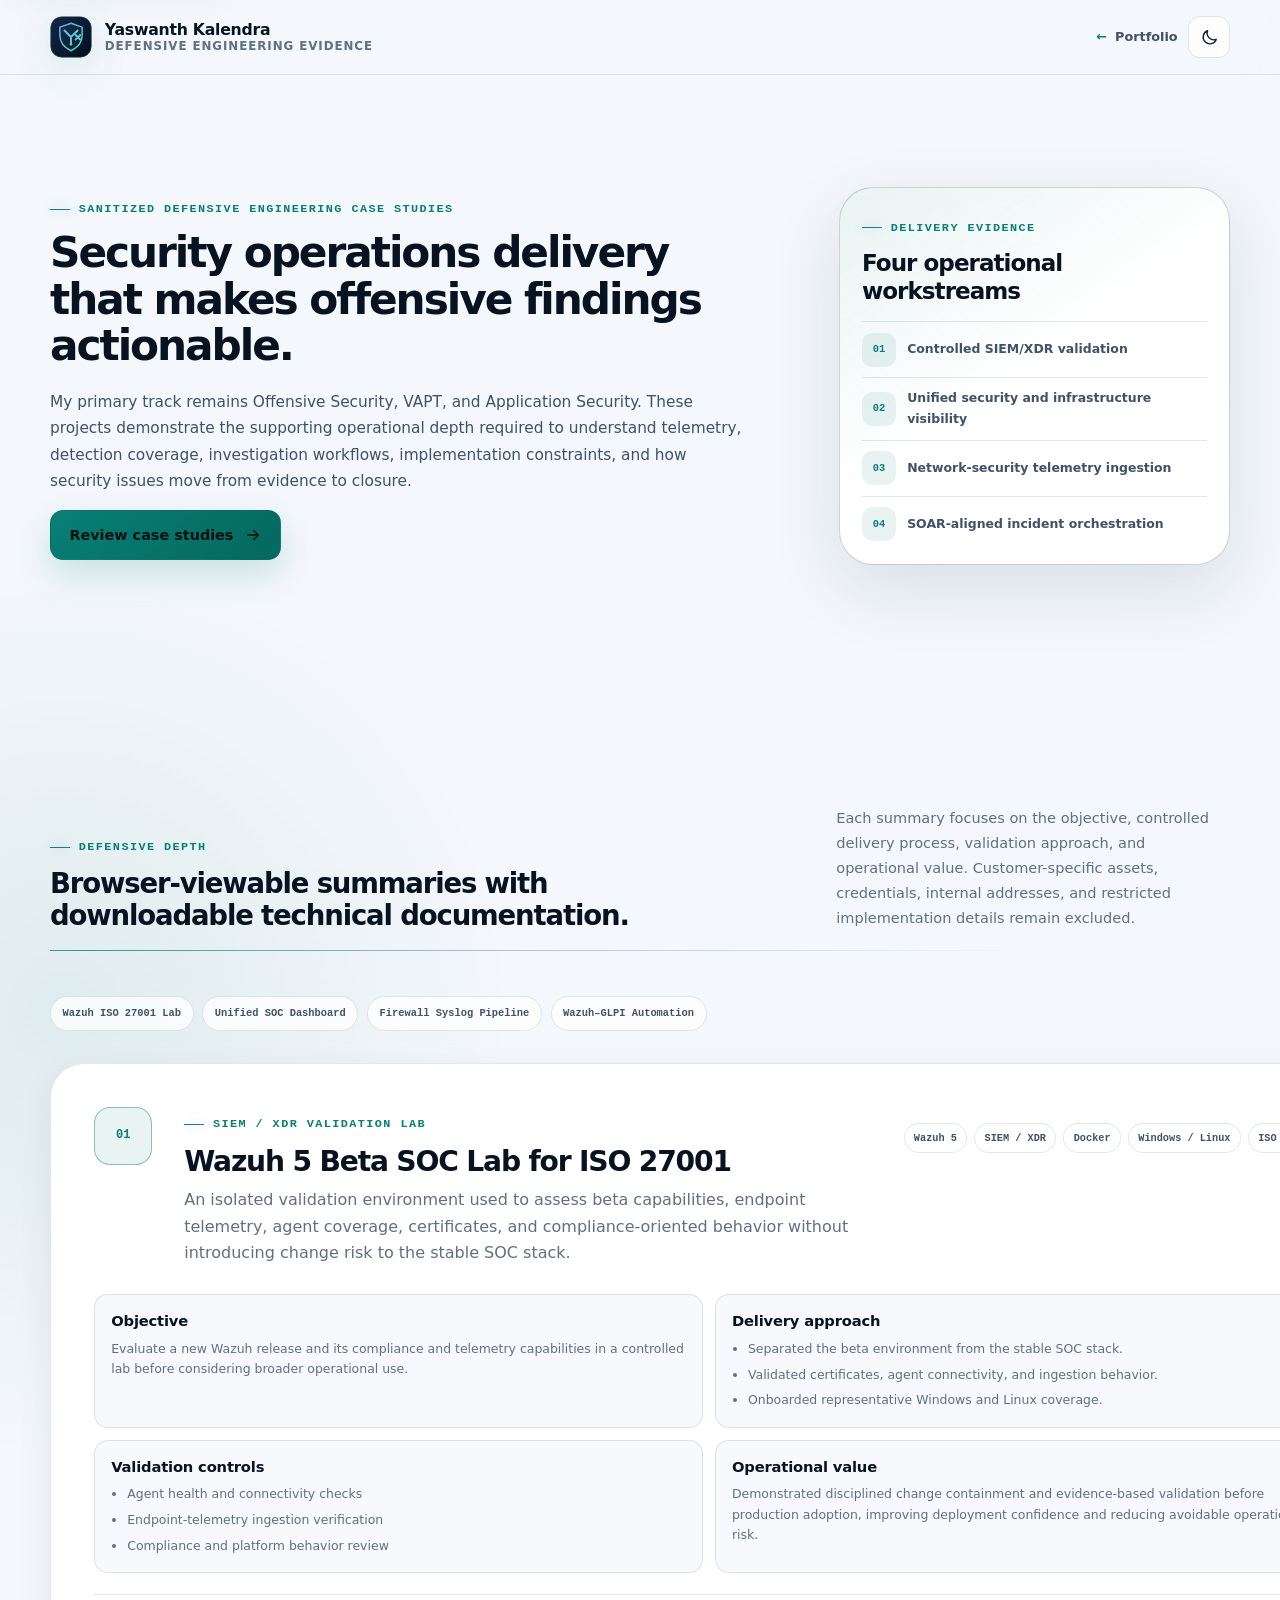
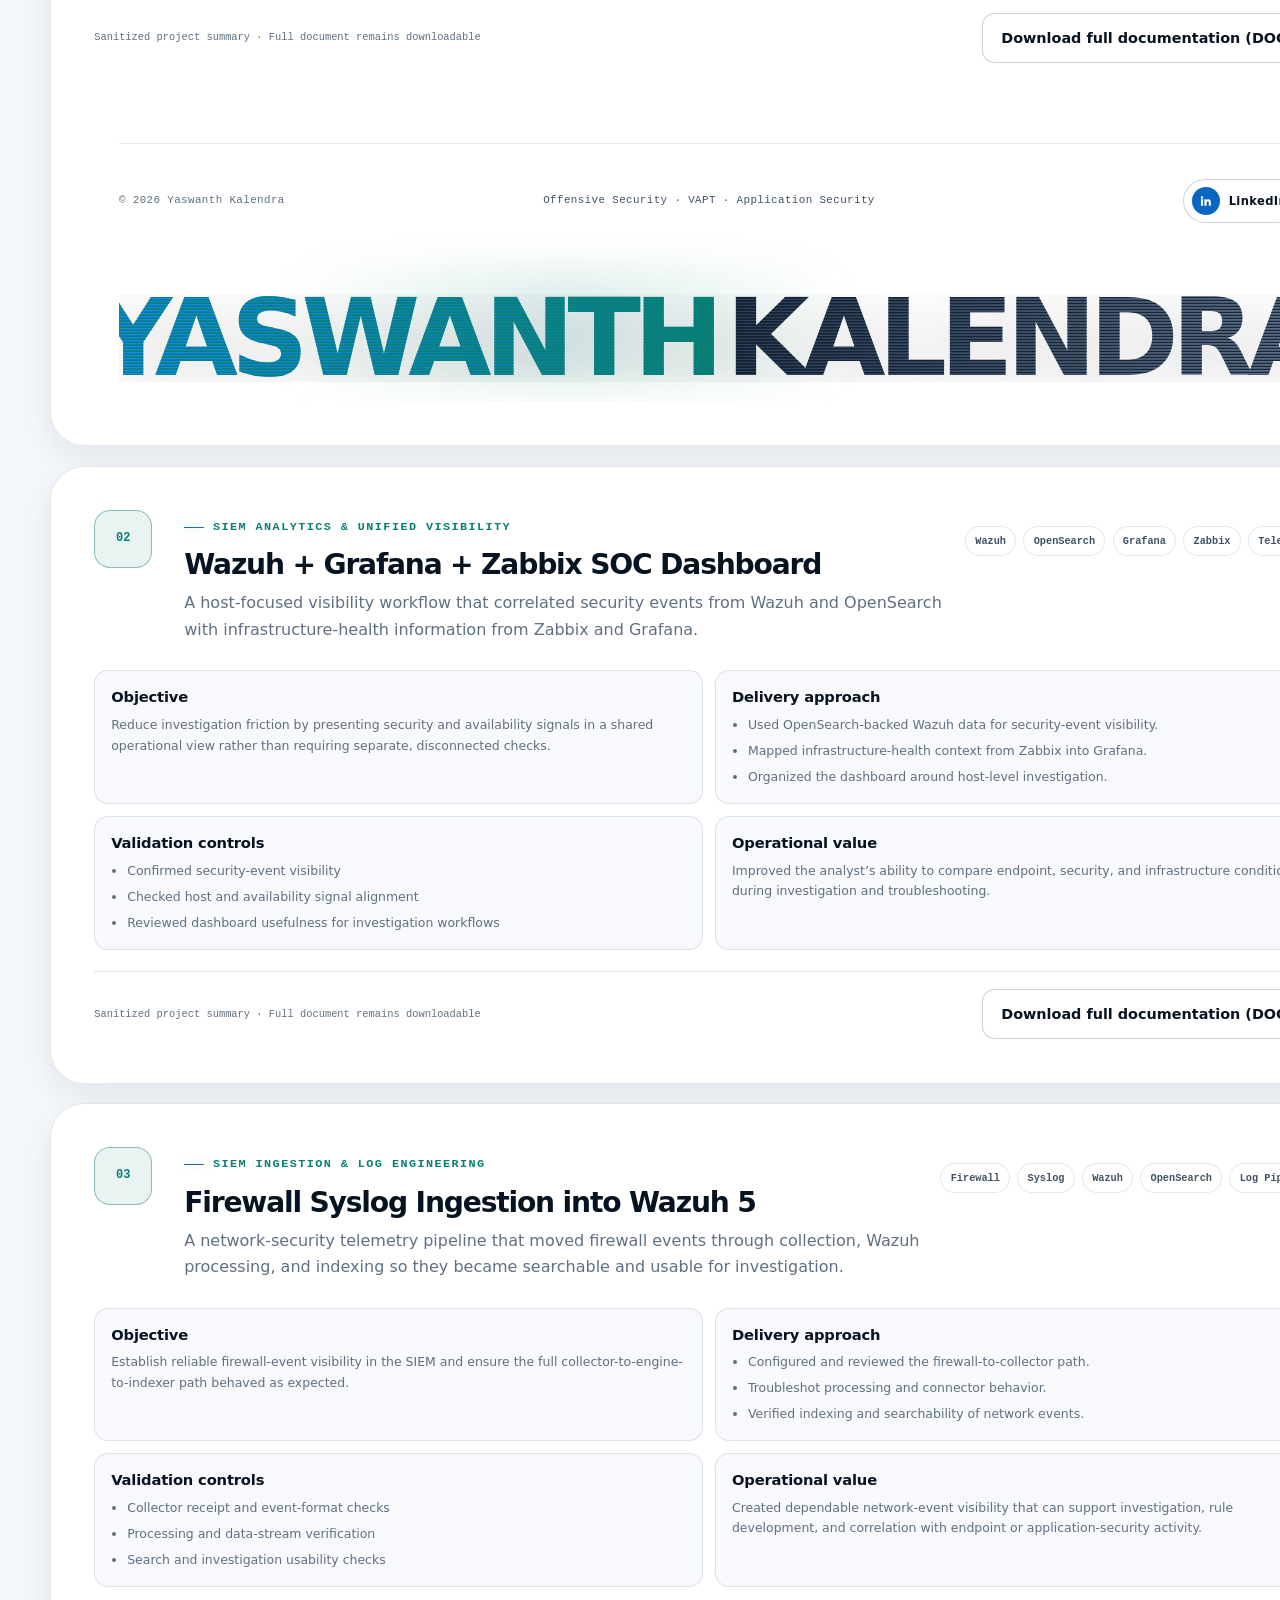
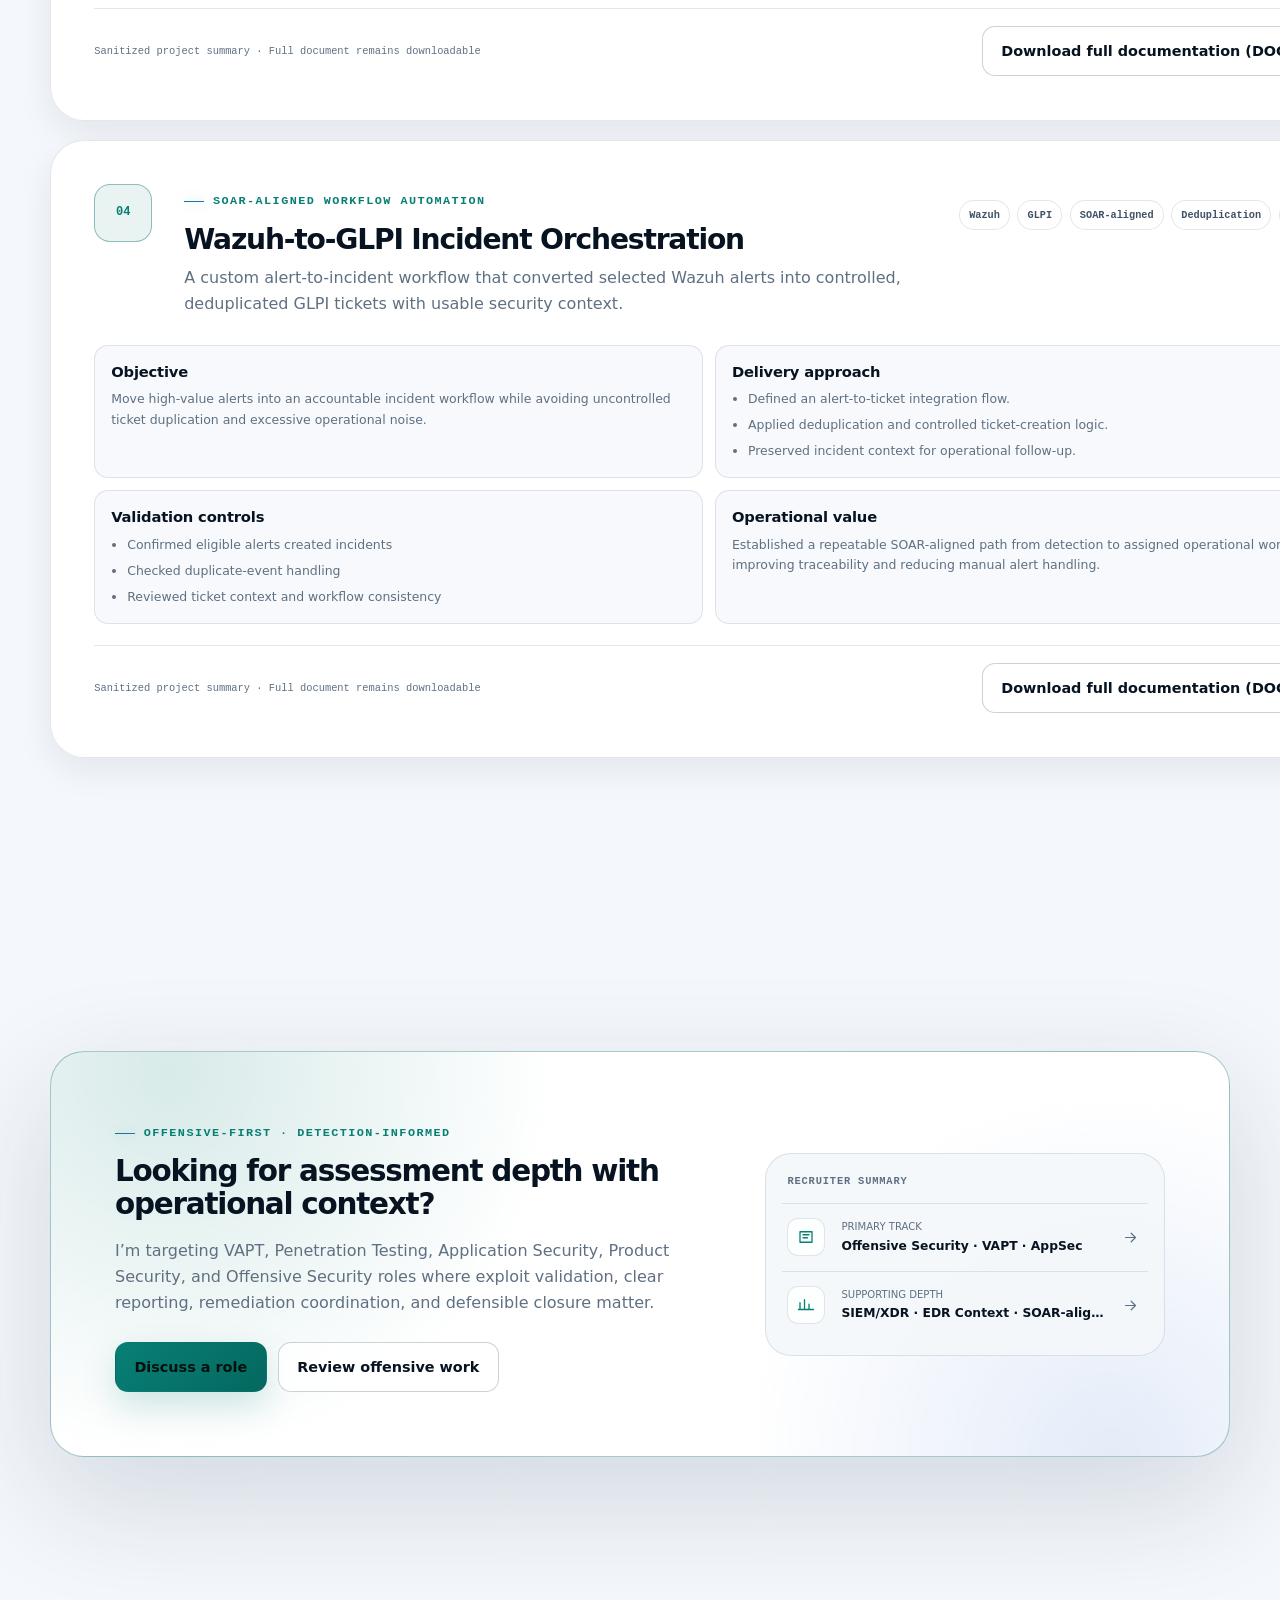
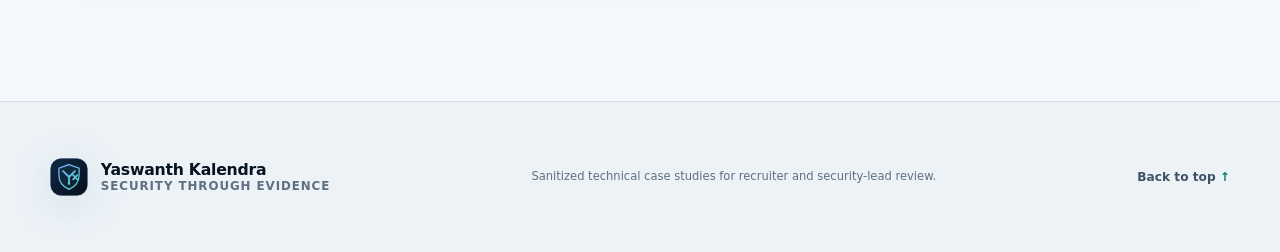
==== case-studies/index.html @ f775638c "Add large signature wordmark and LinkedIn footer" ====
<!doctype html>
<html lang="en" data-theme="dark">
<head>
  <meta charset="utf-8">
  <meta name="viewport" content="width=device-width, initial-scale=1">
  <meta name="color-scheme" content="dark light">
  <meta name="theme-color" content="#07111f">
  <meta name="robots" content="index, follow">

  <title>Defensive Engineering Case Studies | Yaswanth Kalendra</title>
  <meta name="description" content="Sanitized browser-viewable case studies covering Wazuh SIEM/XDR validation, OpenSearch-backed SOC visibility, firewall log ingestion, and SOAR-aligned incident workflow automation.">
  <link rel="canonical" href="https://kalendra456.github.io/kalendra/case-studies/">

  <meta property="og:type" content="website">
  <meta property="og:url" content="https://kalendra456.github.io/kalendra/case-studies/">
  <meta property="og:title" content="Defensive Engineering Case Studies | Yaswanth Kalendra">
  <meta property="og:description" content="Security operations and telemetry engineering that strengthens offensive-security delivery.">
  <meta property="og:image" content="https://kalendra456.github.io/kalendra/assets/email-background.jpg">

  <link rel="icon" href="../assets/yk-mark.svg" type="image/svg+xml">
  <link rel="stylesheet" href="../style.css?v=23">
  <link rel="stylesheet" href="../polish.css?v=1">
  <link rel="stylesheet" href="../typography.css?v=1">

  <script>
    (() => {
      document.documentElement.classList.add('js');
      try {
        const stored = localStorage.getItem('portfolio-theme');
        const systemLight = window.matchMedia('(prefers-color-scheme: light)').matches;
        document.documentElement.dataset.theme = stored || (systemLight ? 'light' : 'dark');
      } catch (_) {
        document.documentElement.dataset.theme = 'dark';
      }
    })();
  </script>
  <link rel="stylesheet" href="../footer-signature.css?v=1">
</head>
<body class="case-study-hub-body">
  <div class="scroll-progress" aria-hidden="true"><span id="scrollProgress"></span></div>
  <a class="skip-link" href="#main-content">Skip to case studies</a>

  <div class="site-backdrop" aria-hidden="true">
    <span class="orb orb-one"></span>
    <span class="orb orb-two"></span>
    <span class="grid-plane"></span>
  </div>

  <header class="site-header case-study-hub-header" id="siteHeader">
    <div class="shell header-inner">
      <a class="brand" href="../" aria-label="Return to Yaswanth Kalendra portfolio">
        <img class="brand-mark" src="../assets/yk-mark.svg" width="42" height="42" alt="">
        <span class="brand-copy"><strong>Yaswanth Kalendra</strong><span>Defensive engineering evidence</span></span>
      </a>

      <div class="header-actions">
        <a class="gallery-back" href="../"><span aria-hidden="true">←</span> Portfolio</a>
        <button class="icon-button theme-toggle" id="themeToggle" type="button" aria-label="Switch color theme" aria-pressed="false">
          <svg class="sun-icon" viewBox="0 0 24 24" aria-hidden="true"><circle cx="12" cy="12" r="4"></circle><path d="M12 2v2M12 20v2M4.93 4.93l1.42 1.42M17.66 17.66l1.41 1.41M2 12h2M20 12h2M4.93 19.07l1.42-1.41M17.66 6.34l1.41-1.41"></path></svg>
          <svg class="moon-icon" viewBox="0 0 24 24" aria-hidden="true"><path d="M20.5 14.4A8.5 8.5 0 0 1 9.6 3.5 8.5 8.5 0 1 0 20.5 14.4Z"></path></svg>
        </button>
      </div>
    </div>
  </header>

  <main id="main-content">
    <section class="technical-hero shell">
      <div class="technical-hero-copy" data-reveal>
        <p class="eyebrow">Sanitized defensive engineering case studies</p>
        <h1>Security operations delivery that makes offensive findings actionable.</h1>
        <p>
          My primary track remains Offensive Security, VAPT, and Application Security. These projects demonstrate the supporting operational depth required to understand telemetry, detection coverage, investigation workflows, implementation constraints, and how security issues move from evidence to closure.
        </p>
        <div class="hero-actions">
          <a class="button" href="#technical-cases">
            Review case studies
            <svg viewBox="0 0 24 24" aria-hidden="true"><path d="M5 12h14M13 6l6 6-6 6"></path></svg>
          </a>
        </div>
      </div>

      <aside class="technical-overview" data-reveal aria-label="Case-study overview">
        <p class="eyebrow">Delivery evidence</p>
        <h2>Four operational workstreams</h2>
        <ol class="technical-overview-list">
          <li><span>01</span><strong>Controlled SIEM/XDR validation</strong></li>
          <li><span>02</span><strong>Unified security and infrastructure visibility</strong></li>
          <li><span>03</span><strong>Network-security telemetry ingestion</strong></li>
          <li><span>04</span><strong>SOAR-aligned incident orchestration</strong></li>
        </ol>
      </aside>
    </section>

    <section class="section shell" id="technical-cases">
      <div class="section-heading" data-reveal>
        <div>
          <p class="eyebrow">Defensive depth</p>
          <h2>Browser-viewable summaries with downloadable technical documentation.</h2>
        </div>
        <p>
          Each summary focuses on the objective, controlled delivery process, validation approach, and operational value. Customer-specific assets, credentials, internal addresses, and restricted implementation details remain excluded.
        </p>
      </div>

      <nav class="technical-case-nav" aria-label="Case-study navigation" data-reveal>
        <a href="#wazuh-iso27001">Wazuh ISO 27001 Lab</a>
        <a href="#unified-soc-dashboard">Unified SOC Dashboard</a>
        <a href="#firewall-syslog">Firewall Syslog Pipeline</a>
        <a href="#wazuh-glpi">Wazuh–GLPI Automation</a>
      </nav>

      <div class="technical-case-list">
        <article class="technical-case card" id="wazuh-iso27001" data-reveal>
          <header class="technical-case-header">
            <span class="technical-case-number">01</span>
            <div>
              <p class="eyebrow">SIEM / XDR validation lab</p>
              <h2>Wazuh 5 Beta SOC Lab for ISO 27001</h2>
              <p class="technical-case-summary">An isolated validation environment used to assess beta capabilities, endpoint telemetry, agent coverage, certificates, and compliance-oriented behavior without introducing change risk to the stable SOC stack.</p>
            </div>
            <div class="tag-list" aria-label="Technologies"><span>Wazuh 5</span><span>SIEM / XDR</span><span>Docker</span><span>Windows / Linux</span><span>ISO 27001</span></div>
          </header>

          <div class="technical-case-grid">
            <section>
              <h3>Objective</h3>
              <p>Evaluate a new Wazuh release and its compliance and telemetry capabilities in a controlled lab before considering broader operational use.</p>
            </section>
            <section>
              <h3>Delivery approach</h3>
              <ul><li>Separated the beta environment from the stable SOC stack.</li><li>Validated certificates, agent connectivity, and ingestion behavior.</li><li>Onboarded representative Windows and Linux coverage.</li></ul>
            </section>
            <section>
              <h3>Validation controls</h3>
              <ul><li>Agent health and connectivity checks</li><li>Endpoint-telemetry ingestion verification</li><li>Compliance and platform behavior review</li></ul>
            </section>
            <section>
              <h3>Operational value</h3>
              <p>Demonstrated disciplined change containment and evidence-based validation before production adoption, improving deployment confidence and reducing avoidable operational risk.</p>
            </section>
          </div>

          <footer class="technical-case-footer">
            <span>Sanitized project summary · Full document remains downloadable</span>
            <a class="button button-secondary" href="../docs/Wazuh_5_Beta2_ISO27001_Test_Lab_Documentation(2).docx" download>Download full documentation (DOCX)</a>
          
    <!-- signature-footer -->
    <div class="shell signature-footer" aria-label="Yaswanth Kalendra portfolio signature">
      <div class="signature-footer-meta">
        <span>© 2026 Yaswanth Kalendra</span>
        <span class="signature-footer-role">Offensive Security · VAPT · Application Security</span>
        <a class="signature-linkedin" href="https://www.linkedin.com/in/yaswanth-kalendra-kukkala-37b7701a0/" target="_blank" rel="noopener noreferrer" aria-label="Yaswanth Kalendra on LinkedIn">
          <span class="signature-linkedin-icon" aria-hidden="true">
            <svg viewBox="0 0 24 24"><path d="M5.2 3.7a2.1 2.1 0 1 1 0 4.2 2.1 2.1 0 0 1 0-4.2ZM3.4 9.2H7V20H3.4V9.2Zm5.8 0h3.4v1.5h.05c.48-.9 1.64-1.85 3.38-1.85 3.62 0 4.29 2.38 4.29 5.48V20h-3.57v-5.03c0-1.2-.02-2.75-1.68-2.75-1.68 0-1.94 1.31-1.94 2.66V20H9.2V9.2Z"/></svg>
          </span>
          <span>LinkedIn</span>
        </a>
      </div>
      <div class="signature-wordmark-wrap" aria-hidden="true">
        <div class="signature-wordmark">
          <span class="signature-first">YASWANTH</span>
          <span class="signature-last">KALENDRA</span>
        </div>
      </div>
    </div>
</footer>
        </article>

        <article class="technical-case card" id="unified-soc-dashboard" data-reveal>
          <header class="technical-case-header">
            <span class="technical-case-number">02</span>
            <div>
              <p class="eyebrow">SIEM analytics &amp; unified visibility</p>
              <h2>Wazuh + Grafana + Zabbix SOC Dashboard</h2>
              <p class="technical-case-summary">A host-focused visibility workflow that correlated security events from Wazuh and OpenSearch with infrastructure-health information from Zabbix and Grafana.</p>
            </div>
            <div class="tag-list" aria-label="Technologies"><span>Wazuh</span><span>OpenSearch</span><span>Grafana</span><span>Zabbix</span><span>Telemetry</span></div>
          </header>

          <div class="technical-case-grid">
            <section>
              <h3>Objective</h3>
              <p>Reduce investigation friction by presenting security and availability signals in a shared operational view rather than requiring separate, disconnected checks.</p>
            </section>
            <section>
              <h3>Delivery approach</h3>
              <ul><li>Used OpenSearch-backed Wazuh data for security-event visibility.</li><li>Mapped infrastructure-health context from Zabbix into Grafana.</li><li>Organized the dashboard around host-level investigation.</li></ul>
            </section>
            <section>
              <h3>Validation controls</h3>
              <ul><li>Confirmed security-event visibility</li><li>Checked host and availability signal alignment</li><li>Reviewed dashboard usefulness for investigation workflows</li></ul>
            </section>
            <section>
              <h3>Operational value</h3>
              <p>Improved the analyst’s ability to compare endpoint, security, and infrastructure conditions during investigation and troubleshooting.</p>
            </section>
          </div>

          <footer class="technical-case-footer">
            <span>Sanitized project summary · Full document remains downloadable</span>
            <a class="button button-secondary" href="../docs/Wazuh_5_Grafana_Zabbix_SOC_Dashboard_Documentation(1).docx" download>Download full documentation (DOCX)</a>
          </footer>
        </article>

        <article class="technical-case card" id="firewall-syslog" data-reveal>
          <header class="technical-case-header">
            <span class="technical-case-number">03</span>
            <div>
              <p class="eyebrow">SIEM ingestion &amp; log engineering</p>
              <h2>Firewall Syslog Ingestion into Wazuh 5</h2>
              <p class="technical-case-summary">A network-security telemetry pipeline that moved firewall events through collection, Wazuh processing, and indexing so they became searchable and usable for investigation.</p>
            </div>
            <div class="tag-list" aria-label="Technologies"><span>Firewall</span><span>Syslog</span><span>Wazuh</span><span>OpenSearch</span><span>Log Pipeline</span></div>
          </header>

          <div class="technical-case-grid">
            <section>
              <h3>Objective</h3>
              <p>Establish reliable firewall-event visibility in the SIEM and ensure the full collector-to-engine-to-indexer path behaved as expected.</p>
            </section>
            <section>
              <h3>Delivery approach</h3>
              <ul><li>Configured and reviewed the firewall-to-collector path.</li><li>Troubleshot processing and connector behavior.</li><li>Verified indexing and searchability of network events.</li></ul>
            </section>
            <section>
              <h3>Validation controls</h3>
              <ul><li>Collector receipt and event-format checks</li><li>Processing and data-stream verification</li><li>Search and investigation usability checks</li></ul>
            </section>
            <section>
              <h3>Operational value</h3>
              <p>Created dependable network-event visibility that can support investigation, rule development, and correlation with endpoint or application-security activity.</p>
            </section>
          </div>

          <footer class="technical-case-footer">
            <span>Sanitized project summary · Full document remains downloadable</span>
            <a class="button button-secondary" href="../docs/Wazuh5%20Firewall%20Syslog%20Integration%20Documentation.docx" download>Download full documentation (DOCX)</a>
          </footer>
        </article>

        <article class="technical-case card" id="wazuh-glpi" data-reveal>
          <header class="technical-case-header">
            <span class="technical-case-number">04</span>
            <div>
              <p class="eyebrow">SOAR-aligned workflow automation</p>
              <h2>Wazuh-to-GLPI Incident Orchestration</h2>
              <p class="technical-case-summary">A custom alert-to-incident workflow that converted selected Wazuh alerts into controlled, deduplicated GLPI tickets with usable security context.</p>
            </div>
            <div class="tag-list" aria-label="Technologies"><span>Wazuh</span><span>GLPI</span><span>SOAR-aligned</span><span>Deduplication</span><span>ITSM</span></div>
          </header>

          <div class="technical-case-grid">
            <section>
              <h3>Objective</h3>
              <p>Move high-value alerts into an accountable incident workflow while avoiding uncontrolled ticket duplication and excessive operational noise.</p>
            </section>
            <section>
              <h3>Delivery approach</h3>
              <ul><li>Defined an alert-to-ticket integration flow.</li><li>Applied deduplication and controlled ticket-creation logic.</li><li>Preserved incident context for operational follow-up.</li></ul>
            </section>
            <section>
              <h3>Validation controls</h3>
              <ul><li>Confirmed eligible alerts created incidents</li><li>Checked duplicate-event handling</li><li>Reviewed ticket context and workflow consistency</li></ul>
            </section>
            <section>
              <h3>Operational value</h3>
              <p>Established a repeatable SOAR-aligned path from detection to assigned operational work, improving traceability and reducing manual alert handling.</p>
            </section>
          </div>

          <footer class="technical-case-footer">
            <span>Sanitized project summary · Full document remains downloadable</span>
            <a class="button button-secondary" href="../docs/Wazuh_GLPI_SOC_Integration_Documentation(1).docx" download>Download full documentation (DOCX)</a>
          </footer>
        </article>
      </div>

      <div class="disclosure-note technical-disclosure" data-reveal>
        <svg viewBox="0 0 24 24" aria-hidden="true"><path d="M12 3 4 6v5c0 5 3.4 8.4 8 10 4.6-1.6 8-5 8-10V6l-8-3Z"></path><path d="m9 12 2 2 4-5"></path></svg>
        <div>
          <strong>Evidence boundary</strong>
          <p>These pages intentionally provide recruiter-friendly summaries rather than customer-specific implementation records. Sensitive assets, credentials, internal topology, and restricted operational details remain excluded.</p>
        </div>
      </div>
    </section>

    <section class="section contact-section">
      <div class="shell contact-panel" data-reveal>
        <div class="contact-copy">
          <p class="eyebrow">Offensive-first · Detection-informed</p>
          <h2>Looking for assessment depth with operational context?</h2>
          <p>I’m targeting VAPT, Penetration Testing, Application Security, Product Security, and Offensive Security roles where exploit validation, clear reporting, remediation coordination, and defensible closure matter.</p>
          <div class="contact-actions">
            <a class="button" href="mailto:yaswanthkukkala123@gmail.com?subject=Offensive%20Security%20Opportunity">Discuss a role</a>
            <a class="button button-secondary" href="../#work">Review offensive work</a>
          </div>
        </div>
        <div class="contact-card">
          <p>Recruiter summary</p>
          <a href="../"><span class="contact-icon"><svg viewBox="0 0 24 24" aria-hidden="true"><path d="M4 5h16v14H4zM8 9h8M8 13h6"></path></svg></span><span><small>Primary track</small><strong>Offensive Security · VAPT · AppSec</strong></span><svg class="contact-arrow" viewBox="0 0 24 24" aria-hidden="true"><path d="M5 12h14M13 6l6 6-6 6"></path></svg></a>
          <a href="../#operations"><span class="contact-icon"><svg viewBox="0 0 24 24" aria-hidden="true"><path d="M4 18V9M10 18V5M16 18v-7M22 18H2"></path></svg></span><span><small>Supporting depth</small><strong>SIEM/XDR · EDR Context · SOAR-aligned</strong></span><svg class="contact-arrow" viewBox="0 0 24 24" aria-hidden="true"><path d="M5 12h14M13 6l6 6-6 6"></path></svg></a>
        </div>
      </div>
    </section>
  </main>

  <footer class="site-footer">
    <div class="shell footer-inner">
      <a class="brand footer-brand" href="../" aria-label="Return to portfolio">
        <img class="brand-mark" src="../assets/yk-mark.svg" width="38" height="38" alt="">
        <span class="brand-copy"><strong>Yaswanth Kalendra</strong><span>Security through evidence</span></span>
      </a>
      <p>Sanitized technical case studies for recruiter and security-lead review.</p>
      <a class="back-to-top" href="#main-content">Back to top <span aria-hidden="true">↑</span></a>
    </div>
  </footer>

  <div class="toast" id="toast" role="status" aria-live="polite" aria-atomic="true"></div>
  <script src="../script.js?v=22" defer></script>
</body>
</html>
---- style.css ----
/*
  Yaswanth Kalendra — Enterprise Portfolio
  Dependency-free design system for the main portfolio, proof gallery, and 404 page.
*/

:root {
  --font-sans: Inter, ui-sans-serif, system-ui, -apple-system, BlinkMacSystemFont, "Segoe UI", sans-serif;
  --font-mono: "SFMono-Regular", Consolas, "Liberation Mono", Menlo, monospace;
  --shell: 1180px;
  --header-height: 82px;
  --radius-xs: 8px;
  --radius-sm: 12px;
  --radius-md: 18px;
  --radius-lg: 26px;
  --radius-xl: 34px;
  --ease: cubic-bezier(.2, .75, .25, 1);
  --transition: 180ms var(--ease);
}

html[data-theme="dark"] {
  color-scheme: dark;
  --bg: #07111f;
  --bg-deep: #040b14;
  --surface: #0b1829;
  --surface-raised: #0e1d31;
  --surface-soft: rgba(18, 38, 63, .7);
  --surface-glass: rgba(8, 21, 36, .78);
  --text: #f4f8fc;
  --text-strong: #ffffff;
  --muted: #9fb0c3;
  --muted-strong: #c4d0dd;
  --border: rgba(151, 177, 204, .17);
  --border-strong: rgba(151, 177, 204, .3);
  --accent: #52d7c5;
  --accent-strong: #38bfae;
  --accent-soft: rgba(82, 215, 197, .12);
  --blue: #78a9ff;
  --blue-soft: rgba(120, 169, 255, .13);
  --success: #57d89c;
  --warning: #f6c667;
  --danger: #ff7d8e;
  --shadow-sm: 0 12px 34px rgba(0, 0, 0, .18);
  --shadow-md: 0 24px 70px rgba(0, 0, 0, .26);
  --shadow-lg: 0 40px 120px rgba(0, 0, 0, .34);
  --header-bg: rgba(7, 17, 31, .76);
  --selection: rgba(82, 215, 197, .28);
}

html[data-theme="light"] {
  color-scheme: light;
  --bg: #f4f7fb;
  --bg-deep: #eaf0f6;
  --surface: #ffffff;
  --surface-raised: #ffffff;
  --surface-soft: rgba(255, 255, 255, .76);
  --surface-glass: rgba(248, 251, 254, .83);
  --text: #142235;
  --text-strong: #071321;
  --muted: #5f7082;
  --muted-strong: #3f5267;
  --border: rgba(45, 69, 94, .13);
  --border-strong: rgba(45, 69, 94, .24);
  --accent: #087f75;
  --accent-strong: #05685f;
  --accent-soft: rgba(8, 127, 117, .09);
  --blue: #326cce;
  --blue-soft: rgba(50, 108, 206, .09);
  --success: #148153;
  --warning: #a96808;
  --danger: #c23c4f;
  --shadow-sm: 0 12px 34px rgba(28, 55, 80, .08);
  --shadow-md: 0 24px 70px rgba(28, 55, 80, .12);
  --shadow-lg: 0 40px 120px rgba(28, 55, 80, .16);
  --header-bg: rgba(244, 247, 251, .82);
  --selection: rgba(8, 127, 117, .18);
}

*,
*::before,
*::after {
  box-sizing: border-box;
}

html {
  scroll-behavior: smooth;
  scroll-padding-top: calc(var(--header-height) + 26px);
  background: var(--bg);
}

body {
  margin: 0;
  min-width: 320px;
  overflow-x: hidden;
  background:
    radial-gradient(circle at 78% -10%, var(--blue-soft), transparent 32rem),
    radial-gradient(circle at 4% 14%, var(--accent-soft), transparent 28rem),
    var(--bg);
  color: var(--text);
  font-family: var(--font-sans);
  font-size: 16px;
  line-height: 1.65;
  text-rendering: optimizeLegibility;
  -webkit-font-smoothing: antialiased;
}

body.nav-open {
  overflow: hidden;
}

::selection {
  background: var(--selection);
  color: var(--text-strong);
}

img,
svg {
  display: block;
}

img {
  max-width: 100%;
}

a {
  color: inherit;
  text-decoration: none;
}

button,
input,
textarea,
select {
  font: inherit;
}

button,
a {
  -webkit-tap-highlight-color: transparent;
}

button {
  color: inherit;
}

svg {
  fill: none;
  stroke: currentColor;
  stroke-width: 1.75;
  stroke-linecap: round;
  stroke-linejoin: round;
}

h1,
h2,
h3,
p {
  margin-top: 0;
}

h1,
h2,
h3 {
  color: var(--text-strong);
  letter-spacing: -.035em;
  line-height: 1.08;
}

h1 {
  font-size: clamp(3.35rem, 7.1vw, 6.8rem);
}

h2 {
  font-size: clamp(2.25rem, 4.5vw, 4.2rem);
}

h3 {
  font-size: 1.35rem;
}

.shell {
  width: min(var(--shell), calc(100% - 48px));
  margin-inline: auto;
}

.skip-link {
  position: fixed;
  z-index: 9999;
  top: 12px;
  left: 12px;
  transform: translateY(-160%);
  border: 1px solid var(--border-strong);
  border-radius: var(--radius-sm);
  background: var(--surface-raised);
  color: var(--text-strong);
  padding: .75rem 1rem;
  font-weight: 800;
  box-shadow: var(--shadow-sm);
  transition: transform var(--transition);
}

.skip-link:focus {
  transform: translateY(0);
}

:focus-visible {
  outline: 3px solid color-mix(in srgb, var(--accent) 64%, transparent);
  outline-offset: 4px;
}

.site-backdrop {
  position: fixed;
  z-index: -2;
  inset: 0;
  overflow: hidden;
  pointer-events: none;
}

.orb {
  position: absolute;
  width: 34rem;
  height: 34rem;
  border-radius: 50%;
  filter: blur(90px);
  opacity: .12;
}

.orb-one {
  top: 2rem;
  right: -16rem;
  background: var(--blue);
}

.orb-two {
  top: 42rem;
  left: -18rem;
  background: var(--accent);
}

.grid-plane {
  position: absolute;
  inset: 0;
  opacity: .2;
  background-image:
    linear-gradient(var(--border) 1px, transparent 1px),
    linear-gradient(90deg, var(--border) 1px, transparent 1px);
  background-size: 64px 64px;
  mask-image: linear-gradient(to bottom, rgba(0, 0, 0, .42), transparent 42%);
}

.scroll-progress {
  position: fixed;
  z-index: 1000;
  top: 0;
  left: 0;
  width: 100%;
  height: 3px;
  pointer-events: none;
}

.scroll-progress span {
  display: block;
  width: 0;
  height: 100%;
  background: linear-gradient(90deg, var(--accent), var(--blue));
  box-shadow: 0 0 16px color-mix(in srgb, var(--accent) 60%, transparent);
}

/* Header */
.site-header {
  position: sticky;
  z-index: 100;
  top: 0;
  border-bottom: 1px solid transparent;
  background: transparent;
  transition: background var(--transition), border-color var(--transition), box-shadow var(--transition);
}

.site-header.is-scrolled {
  border-color: var(--border);
  background: var(--header-bg);
  backdrop-filter: blur(20px) saturate(135%);
  -webkit-backdrop-filter: blur(20px) saturate(135%);
  box-shadow: 0 10px 38px rgba(0, 0, 0, .07);
}

.header-inner {
  display: flex;
  min-height: var(--header-height);
  align-items: center;
  justify-content: space-between;
  gap: 1.2rem;
}

.brand {
  display: inline-flex;
  align-items: center;
  gap: .8rem;
  min-width: 0;
}

.brand-mark {
  flex: 0 0 auto;
  border-radius: 12px;
  filter: drop-shadow(0 8px 18px rgba(42, 149, 139, .16));
}

.brand-copy {
  display: grid;
  line-height: 1.22;
}

.brand-copy strong {
  overflow: hidden;
  color: var(--text-strong);
  font-size: .98rem;
  letter-spacing: -.015em;
  text-overflow: ellipsis;
  white-space: nowrap;
}

.brand-copy span {
  color: var(--muted);
  font-size: .74rem;
  font-weight: 700;
  letter-spacing: .08em;
  text-transform: uppercase;
}

.desktop-nav {
  display: flex;
  align-items: center;
  gap: 1.55rem;
}

.desktop-nav a {
  position: relative;
  color: var(--muted-strong);
  font-size: .87rem;
  font-weight: 720;
  transition: color var(--transition);
}

.desktop-nav a::after {
  position: absolute;
  bottom: -.68rem;
  left: 50%;
  width: 5px;
  height: 5px;
  transform: translateX(-50%) scale(0);
  border-radius: 50%;
  background: var(--accent);
  content: "";
  transition: transform var(--transition);
}

.desktop-nav a:hover,
.desktop-nav a.is-active {
  color: var(--text-strong);
}

.desktop-nav a.is-active::after {
  transform: translateX(-50%) scale(1);
}

.header-actions {
  display: flex;
  align-items: center;
  gap: .65rem;
}

.icon-button {
  display: inline-grid;
  width: 42px;
  height: 42px;
  place-items: center;
  border: 1px solid var(--border);
  border-radius: 12px;
  background: var(--surface-soft);
  cursor: pointer;
  transition: transform var(--transition), border-color var(--transition), background var(--transition);
}

.icon-button:hover {
  transform: translateY(-2px);
  border-color: var(--border-strong);
  background: var(--surface-raised);
}

.icon-button svg {
  width: 19px;
  height: 19px;
}

html[data-theme="dark"] .moon-icon,
html[data-theme="light"] .sun-icon {
  display: none;
}

.menu-toggle {
  display: none;
}

.mobile-nav {
  display: none;
}

.mobile-nav[hidden] {
  display: none;
}

/* Buttons and links */
.button {
  display: inline-flex;
  min-height: 50px;
  align-items: center;
  justify-content: center;
  gap: .65rem;
  border: 1px solid transparent;
  border-radius: 13px;
  background: linear-gradient(135deg, var(--accent), var(--accent-strong));
  color: #04110f;
  padding: .82rem 1.15rem;
  font-size: .9rem;
  font-weight: 850;
  line-height: 1;
  box-shadow: 0 14px 34px color-mix(in srgb, var(--accent) 18%, transparent);
  transition: transform var(--transition), box-shadow var(--transition), filter var(--transition), border-color var(--transition), background var(--transition);
}

.button:hover {
  transform: translateY(-2px);
  filter: brightness(1.04);
  box-shadow: 0 18px 42px color-mix(in srgb, var(--accent) 24%, transparent);
}

.button svg {
  width: 18px;
  height: 18px;
}

.button-small {
  min-height: 42px;
  padding: .68rem .95rem;
  border-radius: 11px;
  font-size: .83rem;
}

.button-secondary {
  border-color: var(--border-strong);
  background: var(--surface-soft);
  color: var(--text-strong);
  box-shadow: none;
}

.button-secondary:hover {
  border-color: color-mix(in srgb, var(--accent) 52%, var(--border));
  background: var(--surface-raised);
  box-shadow: var(--shadow-sm);
}

.text-link {
  display: inline-flex;
  align-items: center;
  gap: .45rem;
  color: var(--text-strong);
  font-size: .9rem;
  font-weight: 820;
}

.text-link span {
  color: var(--accent);
  transition: transform var(--transition);
}

.text-link:hover span {
  transform: translateX(4px);
}

/* Hero */
.hero {
  display: grid;
  min-height: calc(100vh - var(--header-height));
  align-items: center;
  grid-template-columns: minmax(0, 1.08fr) minmax(420px, .82fr);
  gap: clamp(2.5rem, 6vw, 6rem);
  padding-block: clamp(4.5rem, 8vw, 7.5rem) 4.5rem;
}

.hero-copy {
  max-width: 720px;
}

.availability-chip {
  display: inline-flex;
  align-items: center;
  gap: .55rem;
  margin-bottom: 1.35rem;
  border: 1px solid color-mix(in srgb, var(--success) 33%, var(--border));
  border-radius: 999px;
  background: color-mix(in srgb, var(--success) 8%, var(--surface-soft));
  color: var(--muted-strong);
  padding: .48rem .76rem;
  font-size: .76rem;
  font-weight: 760;
}

.status-dot {
  position: relative;
  width: 8px;
  height: 8px;
  flex: 0 0 auto;
  border-radius: 50%;
  background: var(--success);
  box-shadow: 0 0 0 4px color-mix(in srgb, var(--success) 14%, transparent);
}

.status-dot::after {
  position: absolute;
  inset: -5px;
  border: 1px solid var(--success);
  border-radius: 50%;
  content: "";
  animation: status-pulse 2.4s ease-out infinite;
}

@keyframes status-pulse {
  0% { transform: scale(.55); opacity: .7; }
  75%, 100% { transform: scale(1.55); opacity: 0; }
}

.eyebrow {
  margin-bottom: .8rem;
  color: var(--accent);
  font-family: var(--font-mono);
  font-size: .74rem;
  font-weight: 800;
  letter-spacing: .12em;
  line-height: 1.4;
  text-transform: uppercase;
}

.hero h1 {
  max-width: 780px;
  margin-bottom: 1.5rem;
  letter-spacing: -.062em;
}

.hero h1 span {
  color: var(--muted);
}

.hero-lead {
  max-width: 680px;
  margin-bottom: 1.8rem;
  color: var(--muted-strong);
  font-size: clamp(1.05rem, 1.5vw, 1.2rem);
  line-height: 1.75;
}

.hero-lead strong {
  color: var(--text-strong);
  font-weight: 780;
}

.hero-actions {
  display: flex;
  flex-wrap: wrap;
  gap: .75rem;
}

.hero-links {
  display: flex;
  flex-wrap: wrap;
  gap: 1rem;
  margin-top: 1.45rem;
}

.hero-links a {
  display: inline-flex;
  align-items: center;
  gap: .45rem;
  color: var(--muted);
  font-size: .84rem;
  font-weight: 760;
  transition: color var(--transition);
}

.hero-links a:hover {
  color: var(--text-strong);
}

.hero-links svg {
  width: 16px;
  height: 16px;
}

.hero-visual {
  position: relative;
  min-width: 0;
}

.hero-visual::before,
.hero-visual::after {
  position: absolute;
  z-index: -1;
  border-radius: 50%;
  content: "";
  filter: blur(50px);
}

.hero-visual::before {
  top: -8%;
  right: 0;
  width: 50%;
  height: 50%;
  background: color-mix(in srgb, var(--blue) 20%, transparent);
}

.hero-visual::after {
  bottom: -8%;
  left: -6%;
  width: 45%;
  height: 45%;
  background: color-mix(in srgb, var(--accent) 18%, transparent);
}

.security-console {
  overflow: hidden;
  border: 1px solid var(--border-strong);
  border-radius: var(--radius-xl);
  background:
    linear-gradient(145deg, color-mix(in srgb, var(--surface-raised) 96%, transparent), color-mix(in srgb, var(--surface) 88%, transparent));
  box-shadow: var(--shadow-lg);
  transform: perspective(1200px) rotateY(-2.2deg) rotateX(1deg);
  transition: transform 420ms var(--ease), box-shadow 420ms var(--ease);
}

.security-console:hover {
  transform: perspective(1200px) rotateY(0) rotateX(0) translateY(-5px);
  box-shadow: 0 48px 130px rgba(0, 0, 0, .4);
}

.console-bar {
  display: grid;
  min-height: 54px;
  align-items: center;
  grid-template-columns: 1fr auto 1fr;
  border-bottom: 1px solid var(--border);
  padding: 0 1rem;
  color: var(--muted);
  font-family: var(--font-mono);
  font-size: .7rem;
}

.console-dots {
  display: flex;
  gap: 6px;
}

.console-dots span {
  width: 8px;
  height: 8px;
  border-radius: 50%;
  background: var(--border-strong);
}

.console-dots span:nth-child(1) { background: #ff7d8e; }
.console-dots span:nth-child(2) { background: #f6c667; }
.console-dots span:nth-child(3) { background: #57d89c; }

.console-state {
  display: inline-flex;
  align-items: center;
  justify-self: end;
  gap: .38rem;
  color: var(--success);
}

.console-state i,
.console-footer i,
.case-status i {
  width: 6px;
  height: 6px;
  border-radius: 50%;
  background: currentColor;
}

.console-body {
  padding: clamp(1.35rem, 3vw, 2rem);
}

.console-heading {
  display: flex;
  align-items: flex-start;
  justify-content: space-between;
  gap: 1rem;
  margin-bottom: 1.6rem;
}

.console-heading p {
  margin-bottom: .35rem;
  color: var(--muted);
  font-family: var(--font-mono);
  font-size: .7rem;
  letter-spacing: .08em;
  text-transform: uppercase;
}

.console-heading h2 {
  margin-bottom: 0;
  font-size: clamp(1.5rem, 3vw, 2rem);
}

.risk-badge {
  flex: 0 0 auto;
  border: 1px solid color-mix(in srgb, var(--accent) 35%, var(--border));
  border-radius: 999px;
  background: var(--accent-soft);
  color: var(--accent);
  padding: .38rem .55rem;
  font-family: var(--font-mono);
  font-size: .64rem;
  font-weight: 850;
  letter-spacing: .06em;
  text-transform: uppercase;
}

.profile-row {
  display: flex;
  align-items: center;
  justify-content: space-between;
  gap: 1rem;
  border-top: 1px solid var(--border);
  padding: .9rem 0;
}

.row-label {
  color: var(--muted);
  font-size: .78rem;
}

.profile-row strong {
  color: var(--text-strong);
  font-size: .79rem;
  font-weight: 760;
  text-align: right;
}

.signal-panel {
  margin-top: 1rem;
  border: 1px solid var(--border);
  border-radius: var(--radius-md);
  background: color-mix(in srgb, var(--bg-deep) 55%, transparent);
  padding: 1rem;
}

.signal-title {
  display: flex;
  justify-content: space-between;
  margin-bottom: .9rem;
  color: var(--muted);
  font-family: var(--font-mono);
  font-size: .65rem;
  letter-spacing: .05em;
  text-transform: uppercase;
}

.signal-line {
  position: relative;
  display: grid;
  height: 24px;
  align-items: center;
  margin-top: .45rem;
  border-radius: 7px;
  background: color-mix(in srgb, var(--surface-raised) 85%, transparent);
  overflow: hidden;
}

.signal-line i {
  position: absolute;
  inset: 0 auto 0 0;
  width: var(--level);
  background: linear-gradient(90deg, color-mix(in srgb, var(--accent) 24%, transparent), color-mix(in srgb, var(--blue) 18%, transparent));
}

.signal-line span {
  position: relative;
  z-index: 1;
  padding-left: .65rem;
  color: var(--muted-strong);
  font-family: var(--font-mono);
  font-size: .64rem;
}

.console-footer {
  display: flex;
  justify-content: space-between;
  gap: 1rem;
  margin-top: 1rem;
  color: var(--muted);
  font-size: .67rem;
}

.console-footer span:first-child {
  display: inline-flex;
  align-items: center;
  gap: .4rem;
  color: var(--success);
}

/* Metrics and trust */
.metrics {
  display: grid;
  grid-template-columns: repeat(4, minmax(0, 1fr));
  border-block: 1px solid var(--border);
}

.metrics article {
  min-width: 0;
  padding: 1.75rem clamp(1rem, 2.5vw, 2rem);
}

.metrics article + article {
  border-left: 1px solid var(--border);
}

.metrics strong {
  display: block;
  margin-bottom: .45rem;
  color: var(--text-strong);
  font-size: clamp(1.8rem, 3vw, 2.65rem);
  font-weight: 820;
  letter-spacing: -.05em;
  line-height: 1;
}

.metrics strong span {
  color: var(--accent);
}

.metrics p {
  margin-bottom: 0;
  color: var(--muted);
  font-size: .78rem;
  line-height: 1.55;
}

.trust-strip {
  display: flex;
  align-items: center;
  justify-content: space-between;
  gap: 2rem;
  padding-block: 1.7rem;
}

.trust-strip > p {
  min-width: 190px;
  margin: 0;
  color: var(--muted);
  font-family: var(--font-mono);
  font-size: .65rem;
  font-weight: 800;
  letter-spacing: .08em;
  text-transform: uppercase;
}

.trust-strip > div {
  display: flex;
  flex: 1;
  flex-wrap: wrap;
  align-items: center;
  justify-content: flex-end;
  gap: .65rem;
}

.trust-strip span {
  border: 1px solid var(--border);
  border-radius: 999px;
  background: var(--surface-soft);
  color: var(--muted-strong);
  padding: .45rem .7rem;
  font-size: .72rem;
  font-weight: 780;
}

/* Sections */
.section {
  padding-block: clamp(5.5rem, 10vw, 9rem);
}

.section-heading {
  display: grid;
  align-items: end;
  grid-template-columns: minmax(0, 1.15fr) minmax(320px, .65fr);
  gap: clamp(2rem, 7vw, 7rem);
  margin-bottom: clamp(2.3rem, 5vw, 4rem);
}

.section-heading h2 {
  max-width: 760px;
  margin-bottom: 0;
}

.section-heading > p {
  margin-bottom: .15rem;
  color: var(--muted);
  font-size: .98rem;
  line-height: 1.78;
}

.compact-heading {
  grid-template-columns: 1fr;
}

.card {
  border: 1px solid var(--border);
  background: linear-gradient(150deg, var(--surface-raised), var(--surface));
  box-shadow: var(--shadow-sm);
}

/* Expertise */
.expertise-grid {
  display: grid;
  grid-template-columns: repeat(2, minmax(0, 1fr));
  gap: 1rem;
}

.expertise-card {
  position: relative;
  overflow: hidden;
  min-height: 330px;
  border-radius: var(--radius-lg);
  padding: clamp(1.45rem, 3vw, 2rem);
  transition: transform 300ms var(--ease), border-color 300ms var(--ease), box-shadow 300ms var(--ease);
}

.expertise-card::after {
  position: absolute;
  right: -55px;
  bottom: -75px;
  width: 190px;
  height: 190px;
  border-radius: 50%;
  background: var(--accent-soft);
  content: "";
  filter: blur(6px);
  opacity: .8;
}

.expertise-card:hover {
  transform: translateY(-5px);
  border-color: color-mix(in srgb, var(--accent) 34%, var(--border));
  box-shadow: var(--shadow-md);
}

.card-index {
  position: absolute;
  top: 1.4rem;
  right: 1.4rem;
  color: var(--border-strong);
  font-family: var(--font-mono);
  font-size: 1.1rem;
  font-weight: 850;
}

.card-icon {
  display: grid;
  width: 48px;
  height: 48px;
  place-items: center;
  margin-bottom: 1.3rem;
  border: 1px solid color-mix(in srgb, var(--accent) 28%, var(--border));
  border-radius: 14px;
  background: var(--accent-soft);
  color: var(--accent);
}

.card-icon svg {
  width: 23px;
  height: 23px;
}

.expertise-card h3 {
  margin-bottom: .8rem;
  font-size: 1.42rem;
}

.expertise-card > p {
  max-width: 530px;
  color: var(--muted);
  font-size: .92rem;
}

.compact-list {
  position: relative;
  z-index: 1;
  display: grid;
  gap: .45rem;
  margin: 1.15rem 0 0;
  padding: 0;
  list-style: none;
}

.compact-list li {
  display: flex;
  align-items: center;
  gap: .55rem;
  color: var(--muted-strong);
  font-size: .82rem;
}

.compact-list li::before {
  width: 5px;
  height: 5px;
  flex: 0 0 auto;
  border-radius: 50%;
  background: var(--accent);
  content: "";
}


/* Advanced research: complex logic and protocol security */
.protocol-research-card {
  position: relative;
  display: grid;
  overflow: hidden;
  align-items: center;
  grid-template-columns: minmax(0, 1.22fr) minmax(300px, .78fr);
  gap: clamp(1.6rem, 5vw, 4rem);
  margin-top: 1rem;
  border-color: color-mix(in srgb, var(--blue) 24%, var(--border));
  border-radius: var(--radius-xl);
  background:
    radial-gradient(circle at 92% 10%, color-mix(in srgb, var(--blue) 17%, transparent), transparent 24rem),
    linear-gradient(135deg, color-mix(in srgb, var(--accent) 8%, transparent), transparent 42%),
    linear-gradient(150deg, var(--surface-raised), var(--surface));
  padding: clamp(1.6rem, 4vw, 2.5rem);
  box-shadow: var(--shadow-md);
  transition: transform 320ms var(--ease), border-color 320ms var(--ease), box-shadow 320ms var(--ease);
}

.protocol-research-card::before {
  position: absolute;
  top: 0;
  left: -35%;
  width: 34%;
  height: 1px;
  background: linear-gradient(90deg, transparent, var(--accent), transparent);
  content: "";
  opacity: .72;
  animation: protocolScan 7s ease-in-out infinite;
}

.protocol-research-card::after {
  position: absolute;
  right: -7rem;
  bottom: -10rem;
  width: 24rem;
  height: 24rem;
  border-radius: 50%;
  background: color-mix(in srgb, var(--blue) 10%, transparent);
  content: "";
  filter: blur(12px);
}

.protocol-research-card:hover {
  transform: translateY(-5px);
  border-color: color-mix(in srgb, var(--accent) 42%, var(--border));
  box-shadow: var(--shadow-lg);
}

.protocol-research-copy,
.protocol-capabilities {
  position: relative;
  z-index: 1;
}

.protocol-research-heading {
  display: flex;
  align-items: flex-start;
  gap: 1rem;
  margin-bottom: 1rem;
}

.protocol-icon {
  flex: 0 0 auto;
  margin-bottom: 0;
  border-color: color-mix(in srgb, var(--blue) 30%, var(--border));
  background: linear-gradient(145deg, var(--accent-soft), var(--blue-soft));
  color: color-mix(in srgb, var(--accent) 65%, var(--blue));
}

.protocol-research-card h3 {
  margin: .15rem 0 0;
  font-size: clamp(1.75rem, 3.2vw, 2.55rem);
}

.protocol-research-copy > p:not(.protocol-research-note) {
  max-width: 760px;
  margin-bottom: 1rem;
  color: var(--muted-strong);
  font-size: .98rem;
  line-height: 1.78;
}

.protocol-research-note {
  max-width: 760px;
  margin: 0;
  border-left: 2px solid color-mix(in srgb, var(--accent) 55%, transparent);
  padding-left: .85rem;
  color: var(--muted);
  font-size: .76rem;
}

.protocol-capabilities {
  display: grid;
  grid-template-columns: repeat(2, minmax(0, 1fr));
  gap: .65rem;
}

.protocol-capabilities span {
  display: flex;
  min-height: 46px;
  align-items: center;
  border: 1px solid var(--border);
  border-radius: 12px;
  background: color-mix(in srgb, var(--bg-deep) 48%, transparent);
  color: var(--muted-strong);
  padding: .65rem .75rem;
  font-family: var(--font-mono);
  font-size: .68rem;
  font-weight: 760;
  letter-spacing: .025em;
  transition: transform var(--transition), border-color var(--transition), color var(--transition);
}

.protocol-capabilities span::before {
  width: 6px;
  height: 6px;
  flex: 0 0 auto;
  margin-right: .55rem;
  border-radius: 50%;
  background: linear-gradient(135deg, var(--accent), var(--blue));
  box-shadow: 0 0 12px color-mix(in srgb, var(--accent) 45%, transparent);
  content: "";
}

.protocol-capabilities span:hover {
  transform: translateX(3px);
  border-color: color-mix(in srgb, var(--accent) 34%, var(--border));
  color: var(--text-strong);
}

.text-link small {
  color: var(--muted);
  font-size: .68rem;
  font-weight: 650;
}

@keyframes protocolScan {
  0%, 18% { transform: translateX(0); opacity: 0; }
  28%, 72% { opacity: .72; }
  82%, 100% { transform: translateX(400%); opacity: 0; }
}
/* Methodology */
.methodology-section {
  position: relative;
  border-block: 1px solid var(--border);
  background:
    linear-gradient(135deg, color-mix(in srgb, var(--accent) 5%, transparent), transparent 36%),
    color-mix(in srgb, var(--bg-deep) 72%, var(--surface));
}

.methodology-layout {
  display: grid;
  align-items: start;
  grid-template-columns: minmax(0, .72fr) minmax(0, 1fr);
  gap: clamp(3rem, 9vw, 8rem);
}

.methodology-copy {
  position: sticky;
  top: calc(var(--header-height) + 3rem);
}

.methodology-copy h2 {
  margin-bottom: 1.2rem;
  font-size: clamp(2.2rem, 4.3vw, 3.8rem);
}

.methodology-copy > p {
  margin-bottom: 1.3rem;
  color: var(--muted);
  line-height: 1.78;
}

.methodology-steps {
  margin: 0;
  padding: 0;
  list-style: none;
  counter-reset: methodology;
}

.methodology-steps li {
  display: grid;
  grid-template-columns: 70px 1fr;
  gap: 1.3rem;
  border-top: 1px solid var(--border);
  padding: 1.8rem 0;
}

.methodology-steps li:last-child {
  border-bottom: 1px solid var(--border);
}

.methodology-steps > li > span {
  display: grid;
  width: 48px;
  height: 48px;
  place-items: center;
  border: 1px solid var(--border-strong);
  border-radius: 14px;
  background: var(--surface-soft);
  color: var(--accent);
  font-family: var(--font-mono);
  font-size: .75rem;
  font-weight: 850;
}

.methodology-steps h3 {
  margin-bottom: .45rem;
  font-size: 1.25rem;
}

.methodology-steps p {
  margin-bottom: 0;
  color: var(--muted);
  font-size: .9rem;
}

/* Experience */
.timeline {
  position: relative;
}

.timeline::before {
  position: absolute;
  top: 12px;
  bottom: 12px;
  left: 15px;
  width: 1px;
  background: var(--border-strong);
  content: "";
}

.timeline-item {
  position: relative;
  display: grid;
  grid-template-columns: 48px 180px minmax(0, 1fr);
  gap: 1rem;
  padding: 0 0 3.8rem;
}

.timeline-item:last-child {
  padding-bottom: 0;
}

.timeline-marker {
  position: relative;
  z-index: 1;
  padding-top: 8px;
}

.timeline-marker span {
  display: block;
  width: 31px;
  height: 31px;
  border: 8px solid var(--bg);
  border-radius: 50%;
  background: var(--muted);
  box-shadow: 0 0 0 1px var(--border-strong);
}

.timeline-item.featured .timeline-marker span {
  background: var(--accent);
  box-shadow: 0 0 0 1px var(--accent), 0 0 22px color-mix(in srgb, var(--accent) 28%, transparent);
}

.timeline-meta {
  display: grid;
  align-content: start;
  gap: .2rem;
  padding-top: .5rem;
  color: var(--muted);
  font-family: var(--font-mono);
  font-size: .7rem;
}

.timeline-meta span:first-child {
  color: var(--text-strong);
  font-weight: 800;
}

.timeline-content {
  border: 1px solid var(--border);
  border-radius: var(--radius-lg);
  background: var(--surface-soft);
  padding: clamp(1.4rem, 3vw, 2rem);
}

.timeline-item.featured .timeline-content {
  border-color: color-mix(in srgb, var(--accent) 28%, var(--border));
  background:
    linear-gradient(135deg, var(--accent-soft), transparent 42%),
    var(--surface-soft);
}

.role-heading {
  display: flex;
  align-items: flex-start;
  justify-content: space-between;
  gap: 1rem;
  margin-bottom: 1rem;
}

.role-heading h3 {
  margin-bottom: 0;
  font-size: clamp(1.35rem, 2.4vw, 1.9rem);
}

.role-badge {
  flex: 0 0 auto;
  border: 1px solid color-mix(in srgb, var(--accent) 32%, var(--border));
  border-radius: 999px;
  background: var(--accent-soft);
  color: var(--accent);
  padding: .35rem .55rem;
  font-family: var(--font-mono);
  font-size: .64rem;
  font-weight: 820;
  text-transform: uppercase;
}

.timeline-content > p {
  color: var(--muted);
}

.experience-points {
  display: grid;
  gap: .65rem;
  margin: 1.1rem 0 0;
  padding: 0;
  list-style: none;
}

.experience-points li {
  position: relative;
  padding-left: 1.1rem;
  color: var(--muted-strong);
  font-size: .88rem;
}

.experience-points li::before {
  position: absolute;
  top: .72em;
  left: 0;
  width: 5px;
  height: 5px;
  border-radius: 50%;
  background: var(--accent);
  content: "";
}

/* Case studies */
.case-study-featured {
  display: grid;
  overflow: hidden;
  grid-template-columns: minmax(0, 1.02fr) minmax(380px, .98fr);
  border: 1px solid color-mix(in srgb, var(--accent) 31%, var(--border));
  border-radius: var(--radius-xl);
  background:
    linear-gradient(135deg, var(--accent-soft), transparent 46%),
    var(--surface-raised);
  box-shadow: var(--shadow-md);
}

.case-copy {
  padding: clamp(1.6rem, 4vw, 3rem);
}

.case-topline {
  display: flex;
  align-items: center;
  justify-content: space-between;
  gap: 1rem;
  margin-bottom: 2rem;
  color: var(--muted);
  font-family: var(--font-mono);
  font-size: .66rem;
  text-transform: uppercase;
}

.case-status {
  display: inline-flex;
  align-items: center;
  gap: .45rem;
  color: var(--success);
}

.case-study h3 {
  margin-bottom: 1rem;
  font-size: clamp(2rem, 4vw, 3.4rem);
}

.case-copy > p:not(.eyebrow) {
  color: var(--muted);
}

.outcome-grid {
  display: grid;
  grid-template-columns: repeat(3, minmax(0, 1fr));
  gap: .65rem;
  margin: 1.5rem 0;
}

.outcome-grid div {
  border: 1px solid var(--border);
  border-radius: var(--radius-sm);
  background: color-mix(in srgb, var(--bg-deep) 45%, transparent);
  padding: .8rem;
}

.outcome-grid strong,
.outcome-grid span {
  display: block;
}

.outcome-grid strong {
  margin-bottom: .25rem;
  color: var(--text-strong);
  font-size: .75rem;
}

.outcome-grid span {
  color: var(--muted);
  font-size: .68rem;
  line-height: 1.45;
}

.tag-list,
.skill-cloud {
  display: flex;
  flex-wrap: wrap;
  gap: .45rem;
}

.tag-list {
  margin: 1rem 0 1.4rem;
}

.tag-list span,
.skill-cloud span {
  border: 1px solid var(--border);
  border-radius: 999px;
  background: var(--surface-soft);
  color: var(--muted-strong);
  padding: .36rem .58rem;
  font-family: var(--font-mono);
  font-size: .64rem;
  font-weight: 720;
}

.case-visual {
  display: grid;
  min-height: 580px;
  place-items: center;
  overflow: hidden;
  border-left: 1px solid var(--border);
  background:
    radial-gradient(circle at 50% 44%, color-mix(in srgb, var(--blue) 15%, transparent), transparent 48%),
    linear-gradient(135deg, color-mix(in srgb, var(--bg-deep) 72%, transparent), var(--surface));
  padding: clamp(1.4rem, 4vw, 3rem);
}

.dashboard-window {
  width: min(100%, 530px);
  overflow: hidden;
  border: 1px solid var(--border-strong);
  border-radius: 18px;
  background: #07101c;
  box-shadow: var(--shadow-lg);
  transform: perspective(1200px) rotateY(-7deg) rotateX(3deg);
}

.dashboard-bar {
  display: flex;
  height: 42px;
  align-items: center;
  gap: 6px;
  border-bottom: 1px solid rgba(255, 255, 255, .08);
  padding: 0 .8rem;
}

.dashboard-bar span {
  width: 7px;
  height: 7px;
  border-radius: 50%;
  background: rgba(255, 255, 255, .18);
}

.dashboard-bar span:nth-child(1) { background: #ff7d8e; }
.dashboard-bar span:nth-child(2) { background: #f6c667; }
.dashboard-bar span:nth-child(3) { background: #57d89c; }

.dashboard-bar b {
  margin-left: auto;
  color: #8192a8;
  font-family: var(--font-mono);
  font-size: .55rem;
  font-weight: 500;
}

.dashboard-body {
  display: grid;
  min-height: 360px;
  grid-template-columns: 54px 1fr;
}

.dash-sidebar {
  display: grid;
  align-content: start;
  gap: .8rem;
  border-right: 1px solid rgba(255, 255, 255, .07);
  padding: 1rem .75rem;
}

.dash-sidebar i {
  height: 8px;
  border-radius: 4px;
  background: rgba(255, 255, 255, .11);
}

.dash-sidebar i:first-child {
  background: #52d7c5;
}

.dash-main {
  padding: 1rem;
}

.dash-kpis {
  display: grid;
  grid-template-columns: repeat(3, 1fr);
  gap: .55rem;
}

.dash-kpis span {
  border: 1px solid rgba(255, 255, 255, .08);
  border-radius: 10px;
  background: rgba(255, 255, 255, .025);
  padding: .65rem;
}

.dash-kpis b,
.dash-kpis small {
  display: block;
}

.dash-kpis b {
  color: #f3f7fb;
  font-size: 1rem;
}

.dash-kpis small {
  margin-top: .18rem;
  color: #72849a;
  font-size: .5rem;
}

.dash-chart {
  display: flex;
  height: 170px;
  align-items: end;
  gap: 8px;
  margin-top: .7rem;
  border: 1px solid rgba(255, 255, 255, .08);
  border-radius: 10px;
  background:
    linear-gradient(rgba(255, 255, 255, .04) 1px, transparent 1px);
  background-size: 100% 25%;
  padding: .8rem;
}

.dash-chart span {
  width: 100%;
  height: var(--h);
  border-radius: 4px 4px 2px 2px;
  background: linear-gradient(180deg, #52d7c5, #2a8e84);
  opacity: .86;
}

.dash-events {
  display: grid;
  gap: .45rem;
  margin-top: .7rem;
}

.dash-events span {
  height: 9px;
  border-radius: 4px;
  background: linear-gradient(90deg, rgba(120, 169, 255, .3), rgba(255, 255, 255, .05));
}

.dash-events span:nth-child(2) { width: 83%; }
.dash-events span:nth-child(3) { width: 92%; }
.dash-events span:nth-child(4) { width: 68%; }

.case-grid {
  display: grid;
  grid-template-columns: repeat(2, minmax(0, 1fr));
  gap: 1rem;
  margin-top: 1rem;
}

.case-card {
  display: flex;
  min-height: 390px;
  flex-direction: column;
  border-radius: var(--radius-lg);
  padding: clamp(1.4rem, 3vw, 2rem);
  transition: transform 300ms var(--ease), border-color 300ms var(--ease), box-shadow 300ms var(--ease);
}

.case-card:hover {
  transform: translateY(-5px);
  border-color: color-mix(in srgb, var(--blue) 30%, var(--border));
  box-shadow: var(--shadow-md);
}

.case-card-head {
  display: flex;
  align-items: center;
  justify-content: space-between;
  margin-bottom: 2rem;
  color: var(--muted);
  font-family: var(--font-mono);
  font-size: .75rem;
}

.case-card-head svg {
  width: 22px;
  height: 22px;
  color: var(--accent);
}

.case-card h3 {
  margin-bottom: .8rem;
  font-size: 1.55rem;
}

.case-card > p:not(.eyebrow) {
  color: var(--muted);
  font-size: .9rem;
}

.case-result {
  margin-top: auto;
  border-left: 2px solid var(--accent);
  padding-left: .9rem;
}

.case-result strong,
.case-result span {
  display: block;
}

.case-result strong {
  color: var(--text-strong);
  font-family: var(--font-mono);
  font-size: .66rem;
  letter-spacing: .07em;
  text-transform: uppercase;
}

.case-result span {
  margin-top: .25rem;
  color: var(--muted);
  font-size: .78rem;
}

.case-card .tag-list {
  margin-bottom: 1rem;
}

.private-label {
  display: inline-flex;
  width: fit-content;
  margin-top: .1rem;
  border: 1px solid var(--border);
  border-radius: 999px;
  color: var(--muted);
  padding: .4rem .6rem;
  font-family: var(--font-mono);
  font-size: .65rem;
}

/* Recognition */
.recognition-section {
  border-block: 1px solid var(--border);
  background:
    linear-gradient(145deg, color-mix(in srgb, var(--blue) 5%, transparent), transparent 48%),
    color-mix(in srgb, var(--bg-deep) 72%, var(--surface));
}

.recognition-layout {
  display: grid;
  align-items: stretch;
  grid-template-columns: minmax(0, .88fr) minmax(0, 1.12fr);
  gap: 1rem;
}

.recognition-summary {
  display: flex;
  flex-direction: column;
  justify-content: center;
  border: 1px solid color-mix(in srgb, var(--accent) 28%, var(--border));
  border-radius: var(--radius-xl);
  background:
    linear-gradient(135deg, var(--accent-soft), transparent 48%),
    var(--surface-raised);
  padding: clamp(1.6rem, 4vw, 3rem);
  box-shadow: var(--shadow-md);
}

.summary-label {
  width: fit-content;
  margin-bottom: 1.2rem;
  border: 1px solid color-mix(in srgb, var(--accent) 30%, var(--border));
  border-radius: 999px;
  background: var(--accent-soft);
  color: var(--accent);
  padding: .4rem .6rem;
  font-family: var(--font-mono);
  font-size: .65rem;
  font-weight: 800;
  letter-spacing: .06em;
  text-transform: uppercase;
}

.recognition-summary h3 {
  margin-bottom: 1rem;
  font-size: clamp(2rem, 3.8vw, 3.2rem);
}

.recognition-summary > p {
  color: var(--muted);
}

.recognition-numbers {
  display: grid;
  grid-template-columns: repeat(3, minmax(0, 1fr));
  gap: .6rem;
  margin: 1.4rem 0 1.7rem;
}

.recognition-numbers div {
  border-top: 1px solid var(--border);
  padding-top: .75rem;
}

.recognition-numbers strong,
.recognition-numbers span {
  display: block;
}

.recognition-numbers strong {
  color: var(--text-strong);
  font-size: 1.1rem;
  letter-spacing: -.03em;
}

.recognition-numbers span {
  margin-top: .25rem;
  color: var(--muted);
  font-size: .65rem;
  line-height: 1.4;
}

.recognition-summary .button {
  width: fit-content;
}

.proof-grid {
  display: grid;
  grid-template-columns: repeat(2, minmax(0, 1fr));
  gap: 1rem;
}

.proof-card {
  position: relative;
  display: block;
  min-height: 260px;
  overflow: hidden;
  border: 1px solid var(--border);
  border-radius: var(--radius-lg);
  background: var(--surface-raised);
  box-shadow: var(--shadow-sm);
  isolation: isolate;
}

.proof-card::after {
  position: absolute;
  z-index: 1;
  inset: 28% 0 0;
  background: linear-gradient(transparent, rgba(2, 9, 17, .9));
  content: "";
}

.proof-card img {
  width: 100%;
  height: 100%;
  min-height: 260px;
  object-fit: cover;
  object-position: top center;
  filter: saturate(.85) contrast(1.02);
  transition: transform 500ms var(--ease), filter 500ms var(--ease);
}

.proof-card:hover img {
  transform: scale(1.045);
  filter: saturate(1.05) contrast(1.03);
}

.proof-card > span {
  position: absolute;
  z-index: 2;
  right: 1rem;
  bottom: 1rem;
  left: 1rem;
}

.proof-card small,
.proof-card strong {
  display: block;
}

.proof-card small {
  color: #aeece3;
  font-family: var(--font-mono);
  font-size: .62rem;
  font-weight: 820;
  letter-spacing: .08em;
  text-transform: uppercase;
}

.proof-card strong {
  margin-top: .25rem;
  color: #fff;
  font-size: .98rem;
}

.disclosure-note {
  display: flex;
  align-items: flex-start;
  gap: 1rem;
  margin-top: 1rem;
  border: 1px solid var(--border);
  border-radius: var(--radius-lg);
  background: var(--surface-soft);
  padding: 1.2rem;
}

.disclosure-note > svg {
  width: 26px;
  height: 26px;
  flex: 0 0 auto;
  color: var(--accent);
}

.disclosure-note strong {
  color: var(--text-strong);
}

.disclosure-note p {
  margin: .25rem 0 0;
  color: var(--muted);
  font-size: .82rem;
}

/* Capabilities */
.capability-grid {
  display: grid;
  grid-template-columns: repeat(2, minmax(0, 1fr));
  gap: 1rem;
}

.capability-group {
  border-radius: var(--radius-lg);
  padding: clamp(1.35rem, 3vw, 2rem);
}

.capability-group h3 {
  margin-bottom: 1.25rem;
  font-size: 1.45rem;
}

.skill-cloud span {
  padding: .5rem .68rem;
}

.credentials-panel {
  display: grid;
  align-items: center;
  grid-template-columns: minmax(0, 1fr) auto;
  gap: 2rem;
  margin-top: 1rem;
  border: 1px solid var(--border);
  border-radius: var(--radius-lg);
  background:
    linear-gradient(135deg, var(--blue-soft), transparent 40%),
    var(--surface-soft);
  padding: clamp(1.4rem, 4vw, 2.2rem);
}

.credentials-panel h3 {
  margin-bottom: .5rem;
  font-size: 1.6rem;
}

.credentials-panel p:last-child {
  margin-bottom: 0;
  color: var(--muted);
  font-size: .88rem;
}

.credential-list {
  display: flex;
  flex-wrap: wrap;
  justify-content: flex-end;
  gap: .55rem;
}

.credential-list > span {
  display: grid;
  min-width: 108px;
  grid-template-columns: auto 1fr;
  grid-template-rows: auto auto;
  column-gap: .55rem;
  border: 1px solid var(--border);
  border-radius: var(--radius-sm);
  background: var(--surface-raised);
  padding: .7rem;
}

.credential-list i {
  width: 8px;
  height: 8px;
  grid-row: 1 / 3;
  align-self: center;
  border-radius: 50%;
  background: var(--warning);
  box-shadow: 0 0 0 4px color-mix(in srgb, var(--warning) 12%, transparent);
}

.credential-list i.complete {
  background: var(--success);
  box-shadow: 0 0 0 4px color-mix(in srgb, var(--success) 12%, transparent);
}

.credential-list strong,
.credential-list small {
  display: block;
}

.credential-list strong {
  color: var(--text-strong);
  font-size: .78rem;
}

.credential-list small {
  color: var(--muted);
  font-size: .62rem;
}

/* Contact */
.contact-section {
  padding-top: 2rem;
}

.contact-panel {
  position: relative;
  display: grid;
  overflow: hidden;
  grid-template-columns: minmax(0, 1.05fr) minmax(360px, .75fr);
  gap: clamp(2rem, 7vw, 6rem);
  border: 1px solid color-mix(in srgb, var(--accent) 29%, var(--border));
  border-radius: var(--radius-xl);
  background:
    radial-gradient(circle at 10% 5%, color-mix(in srgb, var(--accent) 16%, transparent), transparent 34%),
    radial-gradient(circle at 90% 100%, color-mix(in srgb, var(--blue) 13%, transparent), transparent 32%),
    var(--surface-raised);
  padding: clamp(1.6rem, 5vw, 4rem);
  box-shadow: var(--shadow-lg);
}

.contact-copy h2 {
  max-width: 700px;
  margin-bottom: 1rem;
}

.contact-copy > p:not(.eyebrow) {
  max-width: 680px;
  color: var(--muted);
  font-size: 1rem;
}

.contact-actions {
  display: flex;
  flex-wrap: wrap;
  gap: .7rem;
  margin-top: 1.6rem;
}

.contact-card {
  align-self: center;
  border: 1px solid var(--border);
  border-radius: var(--radius-lg);
  background: color-mix(in srgb, var(--bg-deep) 45%, var(--surface-soft));
  padding: 1rem;
}

.contact-card > p {
  margin: .2rem .35rem .8rem;
  color: var(--muted);
  font-family: var(--font-mono);
  font-size: .65rem;
  font-weight: 800;
  letter-spacing: .08em;
  text-transform: uppercase;
}

.contact-card > a {
  display: grid;
  align-items: center;
  grid-template-columns: 42px minmax(0, 1fr) 20px;
  gap: .75rem;
  border-top: 1px solid var(--border);
  padding: .9rem .35rem;
  transition: transform var(--transition), color var(--transition);
}

.contact-card > a:hover {
  transform: translateX(4px);
}

.contact-icon {
  display: grid;
  width: 38px;
  height: 38px;
  place-items: center;
  border: 1px solid var(--border);
  border-radius: 11px;
  background: var(--surface-soft);
  color: var(--accent);
}

.contact-icon svg {
  width: 18px;
  height: 18px;
}

.contact-card small,
.contact-card strong {
  display: block;
}

.contact-card small {
  color: var(--muted);
  font-size: .63rem;
  text-transform: uppercase;
}

.contact-card strong {
  overflow: hidden;
  color: var(--text-strong);
  font-size: .77rem;
  text-overflow: ellipsis;
  white-space: nowrap;
}

.contact-arrow {
  width: 17px;
  height: 17px;
  color: var(--muted);
}

/* Footer */
.site-footer {
  margin-top: clamp(5rem, 9vw, 8rem);
  border-top: 1px solid var(--border);
  background: color-mix(in srgb, var(--bg-deep) 65%, transparent);
}

.footer-inner {
  display: grid;
  min-height: 150px;
  align-items: center;
  grid-template-columns: auto 1fr auto;
  gap: 2rem;
}

.footer-inner > p {
  margin: 0;
  color: var(--muted);
  font-size: .72rem;
  text-align: center;
}

.back-to-top {
  color: var(--muted-strong);
  font-size: .76rem;
  font-weight: 760;
}

.back-to-top span {
  color: var(--accent);
}

.toast {
  position: fixed;
  z-index: 200;
  right: 1rem;
  bottom: 1rem;
  max-width: min(360px, calc(100% - 2rem));
  transform: translateY(130%);
  border: 1px solid var(--border-strong);
  border-radius: var(--radius-sm);
  background: var(--surface-raised);
  color: var(--text-strong);
  padding: .8rem 1rem;
  font-size: .8rem;
  font-weight: 720;
  box-shadow: var(--shadow-md);
  opacity: 0;
  transition: transform 280ms var(--ease), opacity 280ms var(--ease);
}

.toast.is-visible {
  transform: translateY(0);
  opacity: 1;
}

/* Reveal animation: content remains visible when JavaScript is unavailable. */
.js [data-reveal] {
  transform: translateY(18px);
  opacity: 0;
  transition: opacity 700ms var(--ease), transform 700ms var(--ease);
}

.js [data-reveal].is-visible {
  transform: translateY(0);
  opacity: 1;
}

/* Proof gallery */
.gallery-body {
  background:
    radial-gradient(circle at 50% -8%, var(--accent-soft), transparent 34rem),
    var(--bg);
}

.gallery-header {
  position: sticky;
  z-index: 100;
  top: 0;
  border-bottom: 1px solid var(--border);
  background: var(--header-bg);
  backdrop-filter: blur(20px);
  -webkit-backdrop-filter: blur(20px);
}

.gallery-header-inner {
  display: flex;
  min-height: var(--header-height);
  align-items: center;
  justify-content: space-between;
  gap: 1rem;
}

.gallery-back {
  display: inline-flex;
  align-items: center;
  gap: .5rem;
  color: var(--muted-strong);
  font-size: .8rem;
  font-weight: 780;
}

.gallery-back span {
  color: var(--accent);
}

.gallery-hero {
  display: grid;
  min-height: 600px;
  align-items: center;
  grid-template-columns: minmax(0, 1.08fr) minmax(360px, .72fr);
  gap: clamp(2rem, 7vw, 6rem);
  padding-block: clamp(4rem, 9vw, 7rem);
}

.gallery-hero h1 {
  margin-bottom: 1.3rem;
  font-size: clamp(3rem, 7vw, 6rem);
  letter-spacing: -.06em;
}

.gallery-hero-copy > p:not(.eyebrow) {
  max-width: 760px;
  color: var(--muted-strong);
  font-size: 1.05rem;
}

.gallery-actions {
  display: flex;
  flex-wrap: wrap;
  gap: .7rem;
  margin-top: 1.5rem;
}

.gallery-overview {
  border: 1px solid var(--border-strong);
  border-radius: var(--radius-xl);
  background:
    linear-gradient(145deg, var(--accent-soft), transparent 50%),
    var(--surface-raised);
  padding: clamp(1.35rem, 3vw, 2rem);
  box-shadow: var(--shadow-md);
}

.gallery-overview > span {
  color: var(--accent);
  font-family: var(--font-mono);
  font-size: .67rem;
  font-weight: 850;
  letter-spacing: .08em;
  text-transform: uppercase;
}

.gallery-overview h2 {
  margin: .65rem 0 1.4rem;
  font-size: 1.7rem;
}

.gallery-stats {
  display: grid;
  grid-template-columns: repeat(2, minmax(0, 1fr));
  gap: .7rem;
}

.gallery-stats div {
  border: 1px solid var(--border);
  border-radius: var(--radius-sm);
  background: color-mix(in srgb, var(--bg-deep) 45%, transparent);
  padding: .85rem;
}

.gallery-stats strong,
.gallery-stats span {
  display: block;
}

.gallery-stats strong {
  color: var(--text-strong);
  font-size: 1.25rem;
}

.gallery-stats span {
  margin-top: .2rem;
  color: var(--muted);
  font-size: .65rem;
}

.gallery-note {
  display: flex;
  gap: .8rem;
  margin-top: 1rem;
  border: 1px solid color-mix(in srgb, var(--success) 25%, var(--border));
  border-radius: var(--radius-sm);
  background: color-mix(in srgb, var(--success) 7%, transparent);
  padding: .85rem;
  color: var(--muted-strong);
  font-size: .73rem;
}

.gallery-note svg {
  width: 20px;
  height: 20px;
  flex: 0 0 auto;
  color: var(--success);
}

.gallery-section {
  padding-block: clamp(4.5rem, 8vw, 7rem);
}

.gallery-section + .gallery-section {
  border-top: 1px solid var(--border);
}

.gallery-section-heading {
  display: flex;
  align-items: end;
  justify-content: space-between;
  gap: 2rem;
  margin-bottom: 2rem;
}

.gallery-section-heading h2 {
  max-width: 700px;
  margin-bottom: 0;
  font-size: clamp(2.2rem, 4vw, 3.8rem);
}

.gallery-section-heading > p {
  max-width: 540px;
  margin-bottom: .2rem;
  color: var(--muted);
  font-size: .86rem;
}

.featured-proof-grid {
  display: grid;
  grid-template-columns: repeat(12, minmax(0, 1fr));
  gap: 1rem;
}

.gallery-card {
  display: flex;
  min-width: 0;
  overflow: hidden;
  flex-direction: column;
  grid-column: span 4;
  border: 1px solid var(--border);
  border-radius: var(--radius-lg);
  background: var(--surface-raised);
  box-shadow: var(--shadow-sm);
  transition: transform 320ms var(--ease), border-color 320ms var(--ease), box-shadow 320ms var(--ease);
}

.featured-proof-grid .gallery-card:nth-child(1),
.featured-proof-grid .gallery-card:nth-child(2) {
  grid-column: span 6;
}

.gallery-card:hover {
  transform: translateY(-5px);
  border-color: color-mix(in srgb, var(--accent) 31%, var(--border));
  box-shadow: var(--shadow-md);
}

.gallery-image {
  position: relative;
  display: block;
  overflow: hidden;
  aspect-ratio: 16 / 10;
  border-bottom: 1px solid var(--border);
  background: var(--bg-deep);
}

.gallery-image img {
  width: 100%;
  height: 100%;
  object-fit: cover;
  object-position: top center;
  transition: transform 500ms var(--ease), filter 500ms var(--ease);
}

.gallery-card:hover .gallery-image img {
  transform: scale(1.035);
  filter: saturate(1.08);
}

.gallery-open {
  position: absolute;
  right: .75rem;
  bottom: .75rem;
  display: inline-flex;
  align-items: center;
  gap: .35rem;
  transform: translateY(7px);
  border: 1px solid rgba(255, 255, 255, .18);
  border-radius: 999px;
  background: rgba(3, 10, 18, .78);
  color: #fff;
  padding: .38rem .55rem;
  font-size: .62rem;
  font-weight: 800;
  opacity: 0;
  backdrop-filter: blur(10px);
  transition: transform var(--transition), opacity var(--transition);
}

.gallery-open svg {
  width: 13px;
  height: 13px;
}

.gallery-card:hover .gallery-open {
  transform: translateY(0);
  opacity: 1;
}

.gallery-card-body {
  display: flex;
  flex: 1;
  flex-direction: column;
  padding: 1.15rem;
}

.gallery-card-body .proof-type {
  width: fit-content;
  margin-bottom: .7rem;
  border: 1px solid color-mix(in srgb, var(--blue) 25%, var(--border));
  border-radius: 999px;
  background: var(--blue-soft);
  color: var(--blue);
  padding: .3rem .5rem;
  font-family: var(--font-mono);
  font-size: .58rem;
  font-weight: 850;
  letter-spacing: .05em;
  text-transform: uppercase;
}

.gallery-card-body h3 {
  margin-bottom: .55rem;
  font-size: 1.12rem;
}

.gallery-card-body p {
  margin-bottom: 0;
  color: var(--muted);
  font-size: .78rem;
  line-height: 1.6;
}

.complete-proof-grid {
  display: grid;
  grid-template-columns: repeat(3, minmax(0, 1fr));
  gap: 1rem;
}

.complete-proof-grid .gallery-card {
  grid-column: auto;
}

.gallery-footer {
  border-top: 1px solid var(--border);
  padding-block: 2rem;
  color: var(--muted);
  font-size: .75rem;
  text-align: center;
}

/* 404 */
.error-page {
  display: grid;
  min-height: 100vh;
  place-items: center;
  padding: 2rem;
}

.error-panel {
  width: min(760px, 100%);
  border: 1px solid var(--border-strong);
  border-radius: var(--radius-xl);
  background:
    linear-gradient(135deg, var(--accent-soft), transparent 48%),
    var(--surface-raised);
  padding: clamp(1.5rem, 6vw, 4rem);
  box-shadow: var(--shadow-lg);
  text-align: center;
}

.error-code {
  display: block;
  margin-bottom: 1rem;
  color: var(--accent);
  font-family: var(--font-mono);
  font-size: clamp(4rem, 15vw, 8rem);
  font-weight: 900;
  letter-spacing: -.08em;
  line-height: .85;
}

.error-panel h1 {
  margin-bottom: 1rem;
  font-size: clamp(2rem, 5vw, 3.4rem);
}

.error-panel p {
  max-width: 560px;
  margin-inline: auto;
  color: var(--muted);
}

.error-actions {
  display: flex;
  flex-wrap: wrap;
  justify-content: center;
  gap: .7rem;
  margin-top: 1.5rem;
}

/* Responsive */
@media (max-width: 1100px) {
  .desktop-nav {
    gap: 1rem;
  }

  .hero {
    grid-template-columns: minmax(0, 1fr) minmax(370px, .82fr);
    gap: 3rem;
  }

  .case-study-featured {
    grid-template-columns: 1fr;
  }

  .case-visual {
    min-height: 470px;
    border-top: 1px solid var(--border);
    border-left: 0;
  }

  .recognition-layout {
    grid-template-columns: 1fr;
  }

  .contact-panel {
    grid-template-columns: 1fr;
  }

  .contact-card {
    max-width: 680px;
  }

  .gallery-hero {
    grid-template-columns: minmax(0, 1fr) minmax(320px, .72fr);
  }
}

@media (max-width: 920px) {
  :root {
    --header-height: 74px;
  }

  .shell {
    width: min(var(--shell), calc(100% - 32px));
  }

  .desktop-nav,
  .header-cta {
    display: none;
  }

  .menu-toggle {
    display: inline-grid;
  }

  .mobile-nav:not([hidden]) {
    display: grid;
    gap: .15rem;
    padding-bottom: 1rem;
  }

  .mobile-nav a {
    border-top: 1px solid var(--border);
    color: var(--muted-strong);
    padding: .78rem .2rem;
    font-size: .9rem;
    font-weight: 760;
  }

  .site-header:has(.mobile-nav:not([hidden])) {
    border-color: var(--border);
    background: var(--header-bg);
    backdrop-filter: blur(20px);
  }

  .hero {
    min-height: auto;
    grid-template-columns: 1fr;
    gap: 3.2rem;
    padding-top: 5rem;
  }

  .hero-copy {
    max-width: 820px;
  }

  .hero-visual {
    width: min(680px, 100%);
    margin-inline: auto;
  }

  .security-console {
    transform: none;
  }

  .metrics {
    grid-template-columns: repeat(2, minmax(0, 1fr));
  }

  .metrics article:nth-child(3) {
    border-left: 0;
    border-top: 1px solid var(--border);
  }

  .metrics article:nth-child(4) {
    border-top: 1px solid var(--border);
  }

  .trust-strip {
    align-items: flex-start;
    flex-direction: column;
    gap: 1rem;
  }

  .trust-strip > div {
    justify-content: flex-start;
  }

  .section-heading {
    grid-template-columns: 1fr;
    gap: 1.2rem;
  }

  .section-heading > p {
    max-width: 720px;
  }

  .methodology-layout {
    grid-template-columns: 1fr;
    gap: 2.5rem;
  }

  .methodology-copy {
    position: static;
  }

  .timeline-item {
    grid-template-columns: 48px 1fr;
  }

  .timeline-meta {
    grid-column: 2;
    grid-row: 1;
    padding-top: .35rem;
  }

  .timeline-content {
    grid-column: 2;
  }

  .case-grid,
  .capability-grid {
    grid-template-columns: 1fr;
  }

  .credentials-panel {
    grid-template-columns: 1fr;
  }

  .credential-list {
    justify-content: flex-start;
  }

  .gallery-hero {
    min-height: auto;
    grid-template-columns: 1fr;
    padding-top: 4rem;
  }

  .gallery-overview {
    max-width: 650px;
  }

  .gallery-section-heading {
    align-items: flex-start;
    flex-direction: column;
    gap: 1rem;
  }

  .featured-proof-grid .gallery-card,
  .featured-proof-grid .gallery-card:nth-child(1),
  .featured-proof-grid .gallery-card:nth-child(2) {
    grid-column: span 6;
  }

  .complete-proof-grid {
    grid-template-columns: repeat(2, minmax(0, 1fr));
  }
}

@media (max-width: 680px) {
  .shell {
    width: min(var(--shell), calc(100% - 24px));
  }

  h1 {
    font-size: clamp(2.8rem, 15vw, 4.65rem);
  }

  h2 {
    font-size: clamp(2rem, 10vw, 3.2rem);
  }

  .brand-copy span {
    display: none;
  }

  .header-inner {
    gap: .6rem;
  }

  .hero {
    padding-top: 3.8rem;
  }

  .availability-chip {
    align-items: flex-start;
    border-radius: 13px;
    line-height: 1.45;
  }

  .status-dot {
    margin-top: .3rem;
  }

  .hero-actions,
  .contact-actions,
  .gallery-actions {
    align-items: stretch;
    flex-direction: column;
  }

  .hero-actions .button,
  .contact-actions .button,
  .gallery-actions .button {
    width: 100%;
  }

  .console-bar {
    grid-template-columns: 1fr auto;
  }

  .console-bar > span:nth-child(2) {
    display: none;
  }

  .console-state {
    grid-column: 2;
  }

  .profile-row {
    align-items: flex-start;
    flex-direction: column;
    gap: .2rem;
  }

  .profile-row strong {
    text-align: left;
  }

  .console-footer {
    flex-direction: column;
    gap: .35rem;
  }

  .metrics {
    grid-template-columns: 1fr;
  }

  .metrics article + article,
  .metrics article:nth-child(3),
  .metrics article:nth-child(4) {
    border-top: 1px solid var(--border);
    border-left: 0;
  }

  .expertise-grid {
    grid-template-columns: 1fr;
  }

  .expertise-card {
    min-height: auto;
  }

  .methodology-steps li {
    grid-template-columns: 52px 1fr;
    gap: .8rem;
  }

  .methodology-steps > li > span {
    width: 42px;
    height: 42px;
  }

  .timeline::before {
    left: 12px;
  }

  .timeline-item {
    grid-template-columns: 40px 1fr;
    gap: .6rem;
  }

  .timeline-marker span {
    width: 25px;
    height: 25px;
    border-width: 6px;
  }

  .role-heading {
    flex-direction: column;
  }

  .outcome-grid,
  .recognition-numbers {
    grid-template-columns: 1fr;
  }

  .case-visual {
    min-height: 380px;
    padding: 1rem;
  }

  .dashboard-window {
    transform: none;
  }

  .dashboard-body {
    min-height: 300px;
    grid-template-columns: 42px 1fr;
  }

  .dash-kpis {
    grid-template-columns: 1fr;
  }

  .dash-kpis span:nth-child(n+2) {
    display: none;
  }

  .proof-grid {
    grid-template-columns: 1fr;
  }

  .proof-card,
  .proof-card img {
    min-height: 230px;
  }

  .credential-list {
    display: grid;
    grid-template-columns: 1fr;
  }

  .credential-list > span {
    width: 100%;
  }

  .contact-panel {
    border-radius: var(--radius-lg);
  }

  .contact-card > a {
    grid-template-columns: 40px minmax(0, 1fr);
  }

  .contact-arrow {
    display: none;
  }

  .footer-inner {
    grid-template-columns: 1fr;
    gap: 1rem;
    padding-block: 2rem;
    text-align: center;
  }

  .footer-brand {
    justify-self: center;
  }

  .back-to-top {
    justify-self: center;
  }

  .gallery-header-inner {
    min-height: 68px;
  }

  .gallery-header .brand-copy {
    display: none;
  }

  .gallery-hero h1 {
    font-size: clamp(2.7rem, 14vw, 4.4rem);
  }

  .featured-proof-grid,
  .complete-proof-grid {
    grid-template-columns: 1fr;
  }

  .featured-proof-grid .gallery-card,
  .featured-proof-grid .gallery-card:nth-child(1),
  .featured-proof-grid .gallery-card:nth-child(2) {
    grid-column: auto;
  }

  .gallery-open {
    transform: none;
    opacity: 1;
  }
}

@media (max-width: 420px) {
  .brand-copy strong {
    max-width: 170px;
  }

  .header-actions {
    gap: .4rem;
  }

  .icon-button {
    width: 40px;
    height: 40px;
  }

  .hero-links {
    display: grid;
    grid-template-columns: repeat(3, auto);
    justify-content: start;
    gap: .75rem;
  }

  .hero-links a {
    font-size: .75rem;
  }

  .security-console {
    border-radius: var(--radius-lg);
  }

  .console-body {
    padding: 1rem;
  }

  .console-heading {
    align-items: flex-start;
    flex-direction: column;
  }

  .case-copy,
  .recognition-summary,
  .contact-panel {
    padding: 1.2rem;
  }

  .gallery-stats {
    grid-template-columns: 1fr;
  }
}

@media (prefers-reduced-motion: reduce) {
  *,
  *::before,
  *::after {
    scroll-behavior: auto !important;
    animation-duration: .01ms !important;
    animation-iteration-count: 1 !important;
    transition-duration: .01ms !important;
  }

  [data-reveal] {
    transform: none;
    opacity: 1;
  }
}

@media print {
  .site-header,
  .site-backdrop,
  .scroll-progress,
  .hero-visual,
  .button,
  .contact-actions,
  .site-footer,
  .toast {
    display: none !important;
  }

  body {
    background: #fff;
    color: #111;
  }

  .section,
  .hero {
    min-height: auto;
    padding-block: 1.5rem;
  }

  .card,
  .timeline-content,
  .case-study-featured,
  .recognition-summary,
  .contact-panel {
    border: 1px solid #bbb;
    background: #fff;
    box-shadow: none;
  }
}

/* Pointer interaction layer v21 */
.cursor-aura,
.cursor-dot {
  position: fixed;
  z-index: 9998;
  top: 0;
  left: 0;
  pointer-events: none;
  opacity: 0;
  transform: translate3d(-120px, -120px, 0) translate(-50%, -50%);
  will-change: transform, opacity;
}

.cursor-aura {
  width: 190px;
  height: 190px;
  border-radius: 50%;
  background: radial-gradient(circle, color-mix(in srgb, var(--accent) 18%, transparent) 0%, color-mix(in srgb, var(--blue) 8%, transparent) 34%, transparent 70%);
  filter: blur(4px);
  transition: width 240ms var(--ease), height 240ms var(--ease), opacity 180ms var(--ease), filter 240ms var(--ease);
}

.cursor-dot {
  width: 7px;
  height: 7px;
  border-radius: 50%;
  background: var(--accent);
  box-shadow: 0 0 0 5px color-mix(in srgb, var(--accent) 14%, transparent), 0 0 24px color-mix(in srgb, var(--accent) 55%, transparent);
  transition: width 180ms var(--ease), height 180ms var(--ease), opacity 140ms var(--ease), background 180ms var(--ease);
}

.pointer-effects-enabled .cursor-aura.is-visible,
.pointer-effects-enabled .cursor-dot.is-visible {
  opacity: 1;
}

.pointer-effects-enabled .cursor-aura.is-interactive {
  width: 116px;
  height: 116px;
  filter: blur(2px);
}

.pointer-effects-enabled .cursor-dot.is-interactive {
  width: 11px;
  height: 11px;
  background: var(--blue);
}

.pointer-tilt {
  position: relative;
  transform-style: preserve-3d;
  will-change: transform;
  transition: transform 180ms var(--ease), border-color 320ms var(--ease), box-shadow 320ms var(--ease);
}

.pointer-spotlight {
  position: absolute;
  z-index: 4;
  inset: -1px;
  overflow: hidden;
  border-radius: inherit;
  background: radial-gradient(360px circle at var(--spot-x, 50%) var(--spot-y, 50%), color-mix(in srgb, var(--accent) 14%, transparent), color-mix(in srgb, var(--blue) 6%, transparent) 34%, transparent 67%);
  opacity: 0;
  pointer-events: none;
  transition: opacity 220ms var(--ease);
}

.pointer-tilt.is-pointer-active .pointer-spotlight {
  opacity: 1;
}

.pointer-tilt.is-pointer-active {
  border-color: color-mix(in srgb, var(--accent) 38%, var(--border));
  box-shadow: 0 26px 70px color-mix(in srgb, var(--bg-deep) 76%, transparent), 0 0 0 1px color-mix(in srgb, var(--accent) 9%, transparent);
}

.pointer-tilt .gallery-image img,
.pointer-tilt > img {
  will-change: transform;
}

.pointer-magnetic {
  will-change: translate;
  transition: translate 180ms var(--ease), transform var(--transition), box-shadow var(--transition), filter var(--transition), border-color var(--transition), background var(--transition);
}

@media (pointer: coarse), (hover: none), (prefers-reduced-motion: reduce) {
  .cursor-aura,
  .cursor-dot,
  .pointer-spotlight {
    display: none !important;
  }

  .pointer-tilt {
    transform: none !important;
  }

  .pointer-magnetic {
    translate: none !important;
  }
}


/* Visual motion layer v22 */
:root {
  --ambient-x: 50%;
  --ambient-y: 18%;
  --ambient-shift-x: 0px;
  --ambient-shift-y: 0px;
}

.site-backdrop::before {
  position: absolute;
  inset: -12%;
  background:
    radial-gradient(650px circle at var(--ambient-x) var(--ambient-y), color-mix(in srgb, var(--accent) 11%, transparent), transparent 68%),
    radial-gradient(540px circle at calc(100% - var(--ambient-x)) calc(100% - var(--ambient-y)), color-mix(in srgb, var(--blue) 9%, transparent), transparent 70%);
  content: "";
  opacity: .95;
  transform: translate3d(var(--ambient-shift-x), var(--ambient-shift-y), 0);
  transition: transform 140ms linear;
  will-change: transform;
}

.gallery-body {
  background:
    radial-gradient(circle at var(--ambient-x) calc(var(--ambient-y) - 8%), var(--accent-soft), transparent 35rem),
    radial-gradient(circle at calc(100% - var(--ambient-x)) calc(100% - var(--ambient-y)), var(--blue-soft), transparent 30rem),
    var(--bg);
}

.orb-one {
  animation: ambient-orb-one 18s ease-in-out infinite alternate;
}

.orb-two {
  animation: ambient-orb-two 22s ease-in-out infinite alternate;
}

.grid-plane {
  animation: ambient-grid-drift 28s linear infinite;
}

.grid-plane::after {
  position: absolute;
  inset: -28% 0 auto;
  height: 28%;
  background: linear-gradient(to bottom, transparent, color-mix(in srgb, var(--accent) 11%, transparent), transparent);
  content: "";
  opacity: .7;
  animation: ambient-grid-scan 10s cubic-bezier(.36, .02, .26, 1) infinite;
}

@keyframes ambient-orb-one {
  0% { transform: translate3d(0, 0, 0) scale(1); }
  45% { transform: translate3d(-4rem, 3rem, 0) scale(1.08); }
  100% { transform: translate3d(-1rem, 8rem, 0) scale(.94); }
}

@keyframes ambient-orb-two {
  0% { transform: translate3d(0, 0, 0) scale(.96); }
  50% { transform: translate3d(5rem, -2rem, 0) scale(1.08); }
  100% { transform: translate3d(1rem, -7rem, 0) scale(1); }
}

@keyframes ambient-grid-drift {
  from { background-position: 0 0, 0 0; }
  to { background-position: 64px 64px, 64px 64px; }
}

@keyframes ambient-grid-scan {
  0%, 8% { transform: translateY(-20%); opacity: 0; }
  18% { opacity: .7; }
  72% { opacity: .45; }
  92%, 100% { transform: translateY(490%); opacity: 0; }
}

.site-header::after,
.gallery-header::after {
  position: absolute;
  right: 0;
  bottom: -1px;
  left: 0;
  height: 1px;
  background: linear-gradient(90deg, transparent 5%, var(--accent), var(--blue), transparent 95%);
  background-size: 220% 100%;
  content: "";
  opacity: 0;
  animation: header-energy-flow 6s linear infinite;
  transition: opacity var(--transition);
}

.site-header.is-scrolled::after,
.gallery-header::after {
  opacity: .66;
}

@keyframes header-energy-flow {
  from { background-position: 200% 0; }
  to { background-position: -20% 0; }
}

.scroll-progress span {
  background-size: 200% 100%;
  animation: progress-energy-flow 3.2s linear infinite;
}

@keyframes progress-energy-flow {
  from { background-position: 0 0; }
  to { background-position: 200% 0; }
}

.brand-mark {
  transition: transform 360ms var(--ease), filter 360ms var(--ease);
}

.brand:hover .brand-mark {
  transform: rotate(-4deg) scale(1.055);
  filter: drop-shadow(0 12px 25px color-mix(in srgb, var(--accent) 28%, transparent));
}

.eyebrow {
  display: inline-flex;
  align-items: center;
  gap: .55rem;
}

.eyebrow::before {
  width: 20px;
  height: 1px;
  flex: 0 0 auto;
  background: linear-gradient(90deg, var(--accent), var(--blue));
  box-shadow: 0 0 12px color-mix(in srgb, var(--accent) 42%, transparent);
  content: "";
  animation: eyebrow-signal 3.4s ease-in-out infinite;
}

@keyframes eyebrow-signal {
  0%, 100% { transform: scaleX(.65); transform-origin: left; opacity: .55; }
  50% { transform: scaleX(1.2); transform-origin: left; opacity: 1; }
}

@supports ((-webkit-background-clip: text) or (background-clip: text)) {
  .hero h1 span {
    background: linear-gradient(100deg, var(--muted) 5%, var(--text-strong) 34%, var(--accent) 52%, var(--blue) 64%, var(--muted) 92%);
    background-size: 240% 100%;
    -webkit-background-clip: text;
    background-clip: text;
    color: transparent;
    animation: hero-title-sheen 7.5s ease-in-out infinite;
  }
}

@keyframes hero-title-sheen {
  0%, 18% { background-position: 110% 0; }
  62%, 100% { background-position: -90% 0; }
}

.availability-chip {
  position: relative;
  overflow: hidden;
  isolation: isolate;
}

.availability-chip::before {
  position: absolute;
  z-index: -1;
  top: -70%;
  bottom: -70%;
  left: -45%;
  width: 24%;
  transform: rotate(18deg);
  background: linear-gradient(90deg, transparent, color-mix(in srgb, var(--success) 28%, transparent), transparent);
  content: "";
  animation: chip-verification-sweep 4.8s ease-in-out infinite;
}

@keyframes chip-verification-sweep {
  0%, 54% { transform: translateX(0) rotate(18deg); opacity: 0; }
  61% { opacity: 1; }
  82%, 100% { transform: translateX(680%) rotate(18deg); opacity: 0; }
}

.js .hero-copy:not(.is-visible) > *,
.js .gallery-hero-copy:not(.is-visible) > * {
  transform: translateY(18px);
  filter: blur(7px);
  opacity: 0;
}

.js .hero-copy.is-visible > *,
.js .gallery-hero-copy.is-visible > * {
  animation: staged-content-rise 760ms var(--ease) both;
}

.js .hero-copy.is-visible > :nth-child(1),
.js .gallery-hero-copy.is-visible > :nth-child(1) { animation-delay: 70ms; }
.js .hero-copy.is-visible > :nth-child(2),
.js .gallery-hero-copy.is-visible > :nth-child(2) { animation-delay: 135ms; }
.js .hero-copy.is-visible > :nth-child(3),
.js .gallery-hero-copy.is-visible > :nth-child(3) { animation-delay: 205ms; }
.js .hero-copy.is-visible > :nth-child(4),
.js .gallery-hero-copy.is-visible > :nth-child(4) { animation-delay: 280ms; }
.js .hero-copy.is-visible > :nth-child(5),
.js .gallery-hero-copy.is-visible > :nth-child(5) { animation-delay: 350ms; }
.js .hero-copy.is-visible > :nth-child(6),
.js .gallery-hero-copy.is-visible > :nth-child(6) { animation-delay: 420ms; }

@keyframes staged-content-rise {
  from { transform: translateY(18px); filter: blur(7px); opacity: 0; }
  to { transform: translateY(0); filter: blur(0); opacity: 1; }
}

.section-heading,
.gallery-section-heading {
  position: relative;
}

.section-heading::after,
.gallery-section-heading::after {
  position: absolute;
  right: 0;
  bottom: -1.15rem;
  left: 0;
  height: 1px;
  transform: scaleX(0);
  transform-origin: left;
  background: linear-gradient(90deg, var(--accent), color-mix(in srgb, var(--blue) 45%, transparent), transparent 82%);
  content: "";
  opacity: .8;
}

.section-heading.is-visible::after,
.gallery-section-heading.is-visible::after {
  animation: heading-line-expand 1.05s var(--ease) 220ms both;
}

@keyframes heading-line-expand {
  from { transform: scaleX(0); opacity: 0; }
  to { transform: scaleX(1); opacity: .8; }
}

.hero-visual::before {
  animation: hero-halo-one 7s ease-in-out infinite alternate;
}

.hero-visual::after {
  animation: hero-halo-two 8.5s ease-in-out infinite alternate;
}

@keyframes hero-halo-one {
  from { transform: translate3d(0, 0, 0) scale(.9); opacity: .62; }
  to { transform: translate3d(-2rem, 2rem, 0) scale(1.15); opacity: 1; }
}

@keyframes hero-halo-two {
  from { transform: translate3d(0, 0, 0) scale(1.06); opacity: .75; }
  to { transform: translate3d(2rem, -1.5rem, 0) scale(.9); opacity: .45; }
}

.security-console {
  position: relative;
  isolation: isolate;
}

.security-console > * {
  position: relative;
  z-index: 2;
}

.security-console::before {
  position: absolute;
  z-index: 4;
  top: -55%;
  bottom: -55%;
  left: -38%;
  width: 22%;
  transform: rotate(17deg);
  background: linear-gradient(90deg, transparent, rgba(255, 255, 255, .14), color-mix(in srgb, var(--accent) 15%, transparent), transparent);
  content: "";
  pointer-events: none;
  opacity: 0;
  animation: console-glint 8s ease-in-out infinite;
}

.security-console::after {
  position: absolute;
  z-index: 3;
  top: -25%;
  right: 0;
  left: 0;
  height: 24%;
  background: linear-gradient(to bottom, transparent, color-mix(in srgb, var(--accent) 9%, transparent), color-mix(in srgb, var(--blue) 6%, transparent), transparent);
  content: "";
  pointer-events: none;
  opacity: 0;
  animation: console-scan 6.8s cubic-bezier(.34, .03, .23, 1) infinite;
}

@keyframes console-glint {
  0%, 62% { transform: translateX(0) rotate(17deg); opacity: 0; }
  68% { opacity: .72; }
  88%, 100% { transform: translateX(760%) rotate(17deg); opacity: 0; }
}

@keyframes console-scan {
  0%, 7% { transform: translateY(-35%); opacity: 0; }
  16% { opacity: .65; }
  77% { opacity: .42; }
  92%, 100% { transform: translateY(525%); opacity: 0; }
}

.console-state i,
.console-footer i {
  box-shadow: 0 0 0 0 color-mix(in srgb, currentColor 45%, transparent);
  animation: verified-signal 2.2s ease-out infinite;
}

@keyframes verified-signal {
  0% { box-shadow: 0 0 0 0 color-mix(in srgb, currentColor 42%, transparent); }
  72%, 100% { box-shadow: 0 0 0 8px transparent; }
}

.js .hero-visual:not(.is-visible) .console-heading,
.js .hero-visual:not(.is-visible) .profile-row,
.js .hero-visual:not(.is-visible) .signal-panel,
.js .hero-visual:not(.is-visible) .console-footer {
  transform: translateY(14px);
  opacity: 0;
}

.js .hero-visual.is-visible .console-heading,
.js .hero-visual.is-visible .profile-row,
.js .hero-visual.is-visible .signal-panel,
.js .hero-visual.is-visible .console-footer {
  animation: console-item-enter 620ms var(--ease) both;
}

.js .hero-visual.is-visible .console-heading { animation-delay: 220ms; }
.js .hero-visual.is-visible .profile-row:nth-of-type(2) { animation-delay: 330ms; }
.js .hero-visual.is-visible .profile-row:nth-of-type(3) { animation-delay: 420ms; }
.js .hero-visual.is-visible .profile-row:nth-of-type(4) { animation-delay: 510ms; }
.js .hero-visual.is-visible .signal-panel { animation-delay: 620ms; }
.js .hero-visual.is-visible .console-footer { animation-delay: 780ms; }

@keyframes console-item-enter {
  from { transform: translateY(14px); opacity: 0; }
  to { transform: translateY(0); opacity: 1; }
}

.signal-line i {
  overflow: hidden;
}

.signal-line i::after {
  position: absolute;
  inset: 0;
  transform: translateX(-115%);
  background: linear-gradient(90deg, transparent, rgba(255, 255, 255, .2), transparent);
  content: "";
  animation: signal-bar-sweep 3.2s ease-in-out infinite;
}

.js .hero-visual:not(.is-visible) .signal-line i {
  width: 0;
}

.js .hero-visual.is-visible .signal-line i {
  animation: signal-bar-grow 1.05s var(--ease) both;
}

.js .hero-visual.is-visible .signal-line:nth-child(2) i { animation-delay: 720ms; }
.js .hero-visual.is-visible .signal-line:nth-child(3) i { animation-delay: 820ms; }
.js .hero-visual.is-visible .signal-line:nth-child(4) i { animation-delay: 920ms; }
.js .hero-visual.is-visible .signal-line:nth-child(5) i { animation-delay: 1020ms; }

@keyframes signal-bar-grow {
  from { width: 0; }
  to { width: var(--level); }
}

@keyframes signal-bar-sweep {
  0%, 38% { transform: translateX(-115%); opacity: 0; }
  50% { opacity: 1; }
  82%, 100% { transform: translateX(115%); opacity: 0; }
}

.metrics article {
  position: relative;
  overflow: hidden;
  transition: transform 320ms var(--ease), background 320ms var(--ease), box-shadow 320ms var(--ease);
}

.metrics article::after {
  position: absolute;
  right: 12%;
  bottom: 0;
  left: 12%;
  height: 2px;
  transform: scaleX(0);
  transform-origin: center;
  border-radius: 999px;
  background: linear-gradient(90deg, transparent, var(--accent), var(--blue), transparent);
  content: "";
}

.js .metrics:not(.is-visible) article {
  transform: translateY(18px);
  opacity: 0;
}

.metrics.is-visible article {
  animation: metric-card-rise 650ms var(--ease) both;
}

.metrics.is-visible article:nth-child(2) { animation-delay: 75ms; }
.metrics.is-visible article:nth-child(3) { animation-delay: 150ms; }
.metrics.is-visible article:nth-child(4) { animation-delay: 225ms; }

.metrics.is-visible article::after {
  animation: metric-line-reveal 880ms var(--ease) 360ms both;
}

.metrics article:hover {
  transform: translateY(-4px);
  background: linear-gradient(150deg, color-mix(in srgb, var(--accent) 7%, transparent), color-mix(in srgb, var(--blue) 4%, transparent));
  box-shadow: 0 18px 48px color-mix(in srgb, var(--bg-deep) 78%, transparent);
}

.metrics strong,
.gallery-stats strong,
.recognition-numbers strong {
  font-variant-numeric: tabular-nums;
}

.motion-number,
.motion-affix {
  display: inline !important;
}

.metrics strong .motion-number,
.gallery-stats strong .motion-number,
.recognition-numbers strong .motion-number {
  color: inherit;
}

.motion-affix {
  color: var(--accent);
}

@keyframes metric-card-rise {
  from { transform: translateY(18px); opacity: 0; }
  to { transform: translateY(0); opacity: 1; }
}

@keyframes metric-line-reveal {
  from { transform: scaleX(0); opacity: 0; }
  to { transform: scaleX(1); opacity: .9; }
}

.gallery-card,
.case-card,
.timeline-content,
.capability-group,
.recognition-summary,
.gallery-overview,
.contact-panel,
.credentials-panel {
  position: relative;
  isolation: isolate;
}

.gallery-card::before,
.case-card::before,
.timeline-content::before,
.capability-group::before,
.recognition-summary::before,
.gallery-overview::before,
.contact-panel::before,
.credentials-panel::before {
  position: absolute;
  z-index: 0;
  top: -92px;
  right: -92px;
  width: 190px;
  height: 190px;
  transform: scale(.72);
  border-radius: 50%;
  background: radial-gradient(circle, color-mix(in srgb, var(--accent) 18%, transparent), color-mix(in srgb, var(--blue) 7%, transparent) 46%, transparent 72%);
  content: "";
  pointer-events: none;
  opacity: 0;
  filter: blur(3px);
  transition: transform 520ms var(--ease), opacity 420ms var(--ease);
}

.gallery-card > *,
.case-card > *,
.timeline-content > *,
.capability-group > *,
.recognition-summary > *,
.gallery-overview > *,
.contact-panel > *,
.credentials-panel > * {
  position: relative;
  z-index: 1;
}

.gallery-card:hover::before,
.case-card:hover::before,
.timeline-content:hover::before,
.capability-group:hover::before,
.recognition-summary:hover::before,
.gallery-overview:hover::before,
.contact-panel:hover::before,
.credentials-panel:hover::before {
  transform: translate3d(-26px, 26px, 0) scale(1.18);
  opacity: .9;
}

.gallery-image::after,
.proof-card::before {
  position: absolute;
  z-index: 2;
  top: -65%;
  bottom: -65%;
  left: -38%;
  width: 23%;
  transform: rotate(18deg);
  background: linear-gradient(90deg, transparent, rgba(255, 255, 255, .13), color-mix(in srgb, var(--accent) 11%, transparent), transparent);
  content: "";
  pointer-events: none;
  opacity: 0;
}

.gallery-card:hover .gallery-image::after,
.proof-card:hover::before {
  animation: evidence-image-glint 1.15s var(--ease) both;
}

.gallery-open {
  z-index: 3;
}

@keyframes evidence-image-glint {
  0% { transform: translateX(0) rotate(18deg); opacity: 0; }
  22% { opacity: .8; }
  100% { transform: translateX(720%) rotate(18deg); opacity: 0; }
}

.button {
  position: relative;
  overflow: hidden;
  isolation: isolate;
}

.button::before {
  position: absolute;
  z-index: 0;
  top: -85%;
  bottom: -85%;
  left: -32%;
  width: 18%;
  transform: rotate(18deg);
  background: linear-gradient(90deg, transparent, rgba(255, 255, 255, .32), transparent);
  content: "";
  pointer-events: none;
  opacity: 0;
}

.button:hover::before {
  animation: button-light-pass 900ms var(--ease) both;
}

.button svg {
  position: relative;
  z-index: 1;
}

@keyframes button-light-pass {
  0% { transform: translateX(0) rotate(18deg); opacity: 0; }
  20% { opacity: .9; }
  100% { transform: translateX(840%) rotate(18deg); opacity: 0; }
}

.hero-links a {
  position: relative;
}

.hero-links a::after {
  position: absolute;
  right: 0;
  bottom: -.28rem;
  left: 0;
  height: 1px;
  transform: scaleX(0);
  transform-origin: right;
  background: linear-gradient(90deg, var(--accent), var(--blue));
  content: "";
  transition: transform 280ms var(--ease);
}

.hero-links a:hover::after {
  transform: scaleX(1);
  transform-origin: left;
}

@media (max-width: 920px) {
  .site-backdrop::before {
    opacity: .62;
  }

  .grid-plane::after,
  .security-console::before {
    display: none;
  }
}

@media (prefers-reduced-motion: reduce) {
  .orb-one,
  .orb-two,
  .grid-plane,
  .grid-plane::after,
  .site-header::after,
  .gallery-header::after,
  .scroll-progress span,
  .eyebrow::before,
  .hero h1 span,
  .availability-chip::before,
  .hero-visual::before,
  .hero-visual::after,
  .security-console::before,
  .security-console::after,
  .console-state i,
  .console-footer i,
  .signal-line i,
  .signal-line i::after {
    animation: none !important;
  }

  .js .hero-copy > *,
  .js .gallery-hero-copy > *,
  .js .hero-visual .console-heading,
  .js .hero-visual .profile-row,
  .js .hero-visual .signal-panel,
  .js .hero-visual .console-footer,
  .js .metrics article {
    transform: none !important;
    filter: none !important;
    opacity: 1 !important;
  }

  .js .hero-visual .signal-line i {
    width: var(--level) !important;
  }
}

.pointer-spotlight { position: absolute; z-index: 4; }


@media (max-width: 860px) {
  .protocol-research-card {
    grid-template-columns: 1fr;
  }
}

@media (max-width: 540px) {
  .protocol-research-heading {
    display: block;
  }

  .protocol-research-heading .card-icon {
    margin-bottom: 1rem;
  }

  .protocol-capabilities {
    grid-template-columns: 1fr;
  }
}

@media (prefers-reduced-motion: reduce) {
  .protocol-research-card::before {
    animation: none;
    opacity: 0;
  }
}
---- polish.css ----
/* Recruiter-focused functional polish
   Lightweight additions for logistics, credentials, proof lightbox and case-study previews.
*/

/* Primary recruiter action */
.header-cta {
  position: relative;
  overflow: hidden;
  border-color: color-mix(in srgb, var(--accent) 70%, transparent);
  background: linear-gradient(135deg, var(--accent), color-mix(in srgb, var(--blue) 36%, var(--accent-strong)));
  box-shadow:
    0 12px 30px color-mix(in srgb, var(--accent) 24%, transparent),
    inset 0 1px 0 rgba(255, 255, 255, .24);
  isolation: isolate;
}

.header-cta::before {
  position: absolute;
  z-index: -1;
  inset: 0;
  transform: translateX(-108%);
  background: linear-gradient(100deg, transparent, rgba(255, 255, 255, .26), transparent);
  content: "";
  transition: transform 520ms var(--ease);
}

.header-cta:hover::before,
.header-cta:focus-visible::before {
  transform: translateX(108%);
}


/* Certification hierarchy */
.credential-list > .credential-badge {
  position: relative;
  overflow: hidden;
  min-width: 142px;
  border: 1px solid var(--border-strong);
  border-radius: 14px;
  background: var(--surface-raised);
  padding: .78rem .85rem;
  box-shadow: 0 10px 28px rgba(0, 0, 0, .08);
  transition: transform 220ms var(--ease), border-color 220ms var(--ease), box-shadow 220ms var(--ease), background 220ms var(--ease);
}

.credential-list > .credential-badge:hover {
  transform: translateY(-3px);
}

.credential-list > .credential-certified {
  border-color: color-mix(in srgb, var(--success) 52%, var(--border));
  background:
    linear-gradient(135deg, color-mix(in srgb, var(--success) 13%, transparent), transparent 58%),
    var(--surface-raised);
  box-shadow: 0 14px 34px color-mix(in srgb, var(--success) 12%, transparent);
}

.credential-list > .credential-certified::after {
  position: absolute;
  top: 0;
  right: 0;
  width: 48px;
  height: 2px;
  background: linear-gradient(90deg, transparent, var(--success));
  content: "";
}

.credential-list > .credential-progress {
  border-color: color-mix(in srgb, var(--warning) 30%, var(--border));
  background:
    linear-gradient(135deg, color-mix(in srgb, var(--warning) 7%, transparent), transparent 58%),
    var(--surface-raised);
}

.credential-list > .credential-progress:hover {
  border-color: color-mix(in srgb, var(--warning) 48%, var(--border));
  box-shadow: 0 14px 34px color-mix(in srgb, var(--warning) 9%, transparent);
}

/* Case-study actions */
.case-actions {
  display: flex;
  flex-wrap: wrap;
  align-items: center;
  gap: .75rem;
  margin-top: .4rem;
}

.case-actions .text-link {
  min-height: 38px;
  border: 1px solid var(--border);
  border-radius: 10px;
  padding: .55rem .7rem;
  font-size: .76rem;
}

.case-actions .text-link:first-child {
  border-color: color-mix(in srgb, var(--accent) 35%, var(--border));
  background: var(--accent-soft);
}

.case-actions .text-link:hover {
  border-color: color-mix(in srgb, var(--accent) 48%, var(--border));
  background: var(--surface-raised);
}

/* Proof affordance */
.proof-card[data-lightbox],
.gallery-image[data-lightbox] {
  cursor: zoom-in;
}

.proof-card[data-lightbox] > span::after {
  display: inline-flex;
  width: fit-content;
  margin-top: .48rem;
  border: 1px solid rgba(255, 255, 255, .18);
  border-radius: 999px;
  background: rgba(3, 10, 18, .72);
  color: #fff;
  padding: .32rem .5rem;
  font-family: var(--font-mono);
  font-size: .57rem;
  font-weight: 800;
  letter-spacing: .04em;
  content: "View proof";
  opacity: .78;
  backdrop-filter: blur(10px);
  transition: opacity var(--transition), transform var(--transition);
}

.proof-card[data-lightbox]:hover > span::after,
.proof-card[data-lightbox]:focus-visible > span::after {
  transform: translateY(-2px);
  opacity: 1;
}

/* Accessible image lightbox */
body.lightbox-open {
  overflow: hidden;
}

.proof-lightbox[hidden] {
  display: none;
}

.proof-lightbox {
  position: fixed;
  z-index: 10000;
  inset: 0;
  display: grid;
  place-items: center;
  padding: clamp(.75rem, 3vw, 2rem);
}

.proof-lightbox-backdrop {
  position: absolute;
  inset: 0;
  background: rgba(1, 6, 12, .9);
  backdrop-filter: blur(16px) saturate(120%);
  -webkit-backdrop-filter: blur(16px) saturate(120%);
}

.proof-lightbox-dialog {
  position: relative;
  z-index: 1;
  display: grid;
  width: min(1180px, 100%);
  max-height: calc(100vh - 2rem);
  overflow: hidden;
  grid-template-rows: auto minmax(0, 1fr) auto;
  border: 1px solid rgba(168, 193, 218, .28);
  border-radius: 22px;
  background: #07111f;
  box-shadow: 0 45px 160px rgba(0, 0, 0, .68);
}

.proof-lightbox-toolbar {
  display: flex;
  min-height: 56px;
  align-items: center;
  justify-content: space-between;
  gap: 1rem;
  border-bottom: 1px solid rgba(168, 193, 218, .14);
  padding: .7rem .85rem .7rem 1rem;
}

.proof-lightbox-count {
  color: #9fb0c3;
  font-family: var(--font-mono);
  font-size: .68rem;
  font-weight: 750;
}

.proof-lightbox-controls {
  display: flex;
  gap: .45rem;
}

.proof-lightbox-button {
  display: grid;
  width: 40px;
  height: 40px;
  place-items: center;
  border: 1px solid rgba(168, 193, 218, .19);
  border-radius: 11px;
  background: rgba(255, 255, 255, .045);
  color: #f4f8fc;
  cursor: pointer;
  transition: transform var(--transition), border-color var(--transition), background var(--transition);
}

.proof-lightbox-button:hover,
.proof-lightbox-button:focus-visible {
  transform: translateY(-2px);
  border-color: rgba(82, 215, 197, .58);
  background: rgba(82, 215, 197, .1);
}

.proof-lightbox-button svg {
  width: 18px;
  height: 18px;
}

.proof-lightbox-stage {
  display: grid;
  min-height: 0;
  place-items: center;
  overflow: auto;
  background:
    radial-gradient(circle at 50% 35%, rgba(82, 215, 197, .08), transparent 32rem),
    #030a13;
  padding: clamp(.6rem, 2.5vw, 1.5rem);
}

.proof-lightbox-image {
  display: block;
  width: auto;
  max-width: 100%;
  height: auto;
  max-height: calc(100vh - 190px);
  border-radius: 10px;
  box-shadow: 0 24px 80px rgba(0, 0, 0, .45);
}



.proof-lightbox-image {
  transition: opacity 160ms var(--ease);
}

.proof-lightbox-image.is-loading {
  opacity: .38;
}

.proof-lightbox-caption {
  display: grid;
  gap: .3rem;
  border-top: 1px solid rgba(168, 193, 218, .14);
  padding: .9rem 1rem 1rem;
}

.proof-lightbox-caption strong {
  color: #fff;
  font-size: .9rem;
}

.proof-lightbox-caption span {
  max-width: 860px;
  color: #9fb0c3;
  font-size: .75rem;
  line-height: 1.55;
}

/* Technical case-study hub */
.case-study-hub-body {
  background:
    radial-gradient(circle at 70% -12%, var(--blue-soft), transparent 34rem),
    radial-gradient(circle at 5% 20%, var(--accent-soft), transparent 28rem),
    var(--bg);
}

.case-study-hub-header {
  position: sticky;
  z-index: 100;
  top: 0;
  border-bottom: 1px solid var(--border);
  background: var(--header-bg);
  backdrop-filter: blur(20px);
  -webkit-backdrop-filter: blur(20px);
}

.case-study-hub-header .header-inner {
  min-height: 74px;
}

.technical-hero {
  display: grid;
  align-items: center;
  grid-template-columns: minmax(0, 1fr) minmax(320px, .56fr);
  gap: clamp(2rem, 7vw, 6rem);
  padding-block: clamp(4rem, 9vw, 7rem);
}

.technical-hero h1 {
  max-width: 800px;
  margin-bottom: 1.2rem;
  font-size: clamp(3rem, 6.5vw, 5.8rem);
  letter-spacing: -.058em;
}

.technical-hero-copy > p:not(.eyebrow) {
  max-width: 780px;
  color: var(--muted-strong);
  font-size: 1.02rem;
}

.technical-overview {
  border: 1px solid var(--border-strong);
  border-radius: var(--radius-xl);
  background:
    linear-gradient(145deg, var(--accent-soft), transparent 48%),
    var(--surface-raised);
  padding: 1.4rem;
  box-shadow: var(--shadow-md);
}

.technical-overview h2 {
  margin-bottom: 1rem;
  font-size: 1.55rem;
}

.technical-overview-list {
  display: grid;
  gap: .65rem;
  margin: 0;
  padding: 0;
  list-style: none;
}

.technical-overview-list li {
  display: grid;
  grid-template-columns: 34px 1fr;
  gap: .7rem;
  align-items: center;
  border-top: 1px solid var(--border);
  padding-top: .65rem;
  color: var(--muted-strong);
  font-size: .78rem;
}

.technical-overview-list span {
  display: grid;
  width: 34px;
  height: 34px;
  place-items: center;
  border-radius: 10px;
  background: var(--accent-soft);
  color: var(--accent);
  font-family: var(--font-mono);
  font-size: .65rem;
  font-weight: 850;
}

.technical-case-nav {
  display: flex;
  flex-wrap: wrap;
  gap: .55rem;
  margin-bottom: 2rem;
}

.technical-case-nav a {
  border: 1px solid var(--border);
  border-radius: 999px;
  background: var(--surface-soft);
  color: var(--muted-strong);
  padding: .48rem .72rem;
  font-family: var(--font-mono);
  font-size: .65rem;
  font-weight: 760;
  transition: transform var(--transition), border-color var(--transition), color var(--transition);
}

.technical-case-nav a:hover {
  transform: translateY(-2px);
  border-color: color-mix(in srgb, var(--accent) 40%, var(--border));
  color: var(--text-strong);
}

.technical-case-list {
  display: grid;
  gap: 1.2rem;
}

.technical-case {
  scroll-margin-top: calc(var(--header-height) + 28px);
  border-radius: var(--radius-xl);
  padding: clamp(1.5rem, 4vw, 2.7rem);
}

.technical-case-header {
  display: grid;
  align-items: start;
  grid-template-columns: 74px minmax(0, 1fr) auto;
  gap: 1rem;
  margin-bottom: 1.7rem;
}

.technical-case-number {
  display: grid;
  width: 58px;
  height: 58px;
  place-items: center;
  border: 1px solid color-mix(in srgb, var(--accent) 34%, var(--border));
  border-radius: 16px;
  background: var(--accent-soft);
  color: var(--accent);
  font-family: var(--font-mono);
  font-size: .75rem;
  font-weight: 850;
}

.technical-case h2 {
  margin-bottom: .55rem;
  font-size: clamp(1.8rem, 3.6vw, 3rem);
}

.technical-case-summary {
  max-width: 860px;
  margin-bottom: 0;
  color: var(--muted);
}

.technical-case-grid {
  display: grid;
  grid-template-columns: repeat(2, minmax(0, 1fr));
  gap: .75rem;
}

.technical-case-grid section {
  border: 1px solid var(--border);
  border-radius: 14px;
  background: color-mix(in srgb, var(--bg-deep) 38%, transparent);
  padding: 1rem;
}

.technical-case-grid section:last-child:nth-child(odd) {
  grid-column: 1 / -1;
}

.technical-case-grid h3 {
  margin-bottom: .55rem;
  color: var(--text-strong);
  font-size: .9rem;
  letter-spacing: -.015em;
}

.technical-case-grid p,
.technical-case-grid li {
  color: var(--muted);
  font-size: .78rem;
  line-height: 1.62;
}

.technical-case-grid p:last-child {
  margin-bottom: 0;
}

.technical-case-grid ul {
  display: grid;
  gap: .35rem;
  margin: 0;
  padding-left: 1rem;
}

.technical-case-footer {
  display: flex;
  flex-wrap: wrap;
  align-items: center;
  justify-content: space-between;
  gap: 1rem;
  margin-top: 1.3rem;
  border-top: 1px solid var(--border);
  padding-top: 1.1rem;
}

.technical-case-footer > span {
  color: var(--muted);
  font-family: var(--font-mono);
  font-size: .65rem;
}

.technical-disclosure {
  margin-top: 1.2rem;
}

@media (max-width: 1000px) {



  .technical-hero {
    grid-template-columns: 1fr;
  }

  .technical-overview {
    max-width: 680px;
  }
}

@media (max-width: 680px) {


  .credential-list > .credential-badge {
    min-width: 0;
  }

  .case-actions {
    align-items: stretch;
    flex-direction: column;
  }

  .case-actions .text-link {
    justify-content: center;
    width: 100%;
  }

  .proof-lightbox {
    padding: .45rem;
  }

  .proof-lightbox-dialog {
    max-height: calc(100vh - .9rem);
    border-radius: 16px;
  }

  .proof-lightbox-image {
    max-height: calc(100vh - 180px);
  }

  .technical-case-header {
    grid-template-columns: 58px 1fr;
  }

  .technical-case-header .tag-list {
    grid-column: 1 / -1;
    margin: 0;
  }

  .technical-case-grid {
    grid-template-columns: 1fr;
  }

  .technical-case-grid section:last-child:nth-child(odd) {
    grid-column: auto;
  }

  .technical-case-footer {
    align-items: stretch;
    flex-direction: column;
  }

  .technical-case-footer .button {
    width: 100%;
  }
}

@media (prefers-reduced-motion: reduce) {
  .header-cta::before {
    display: none;
  }

  .credential-list > .credential-badge,
  .technical-case-nav a,
  .proof-lightbox-button {
    transition: none;
  }
}
---- typography.css ----
/* Balanced enterprise typography scale
   Reduces oversized display text while preserving clear hierarchy and readability.
*/

:root {
  --type-display: clamp(2.35rem, 3.75vw, 3.5rem);
  --type-page-title: clamp(2.15rem, 3.3vw, 3.25rem);
  --type-section: clamp(1.6rem, 2.15vw, 2.35rem);
  --type-section-emphasis: clamp(1.7rem, 2.3vw, 2.5rem);
  --type-feature-title: clamp(1.5rem, 2vw, 2rem);
  --type-card-title: clamp(1.08rem, 1.2vw, 1.22rem);
  --type-small-title: clamp(1rem, 1.1vw, 1.16rem);
}

/* Core hierarchy */
h1,
h2,
h3 {
  text-wrap: balance;
}

h1,
h2 {
  line-height: 1.13;
  letter-spacing: -.042em;
}

h1 {
  font-size: var(--type-page-title);
}

h2 {
  font-size: var(--type-section);
}

h3 {
  font-size: var(--type-card-title);
  line-height: 1.24;
  letter-spacing: -.025em;
}

/* Main portfolio */
.hero h1 {
  max-width: 760px;
  font-size: var(--type-display);
  line-height: 1.08;
  letter-spacing: -.052em;
}

.hero-lead {
  max-width: 690px;
  font-size: clamp(1rem, 1.15vw, 1.1rem);
  line-height: 1.72;
}

.console-heading h2 {
  font-size: clamp(1.35rem, 2vw, 1.75rem);
  line-height: 1.18;
}

.metrics strong {
  font-size: clamp(1.55rem, 2.3vw, 2.2rem);
  line-height: 1.06;
}

.section-heading h2,
.gallery-section-heading h2 {
  max-width: 780px;
  font-size: var(--type-section);
  line-height: 1.16;
}

.section-heading > p,
.gallery-section-heading > p {
  font-size: clamp(.91rem, 1vw, .98rem);
  line-height: 1.72;
}

.expertise-card h3,
.capability-group h3,
.case-card h3,
.timeline-content h3,
.role-heading h3,
.credentials-panel h3 {
  font-size: var(--type-card-title);
  line-height: 1.25;
}

.protocol-research-card h3 {
  font-size: clamp(1.45rem, 2vw, 1.95rem);
  line-height: 1.18;
}

.methodology-copy h2 {
  font-size: var(--type-section-emphasis);
  line-height: 1.14;
}

.methodology-steps h3 {
  font-size: var(--type-small-title);
  line-height: 1.28;
}

.case-study h3 {
  font-size: var(--type-feature-title);
  line-height: 1.16;
}

.recognition-summary h3 {
  font-size: clamp(1.65rem, 2.45vw, 2.3rem);
  line-height: 1.18;
}

.recognition-numbers strong,
.gallery-stats strong {
  font-size: clamp(1.55rem, 2.2vw, 2.15rem);
}

.contact-copy h2 {
  max-width: 740px;
  font-size: var(--type-section-emphasis);
  line-height: 1.14;
}

/* Recognition gallery */
.gallery-hero h1 {
  max-width: 820px;
  font-size: var(--type-page-title);
  line-height: 1.1;
  letter-spacing: -.048em;
}

.gallery-hero-copy > p:not(.eyebrow) {
  font-size: clamp(.98rem, 1.15vw, 1.08rem);
  line-height: 1.72;
}

.gallery-overview h2 {
  font-size: clamp(1.35rem, 1.8vw, 1.65rem);
  line-height: 1.22;
}

.gallery-card h3 {
  font-size: clamp(1.02rem, 1.15vw, 1.15rem);
  line-height: 1.28;
}

/* Defensive case-study hub */
.technical-hero h1 {
  max-width: 850px;
  font-size: var(--type-page-title);
  line-height: 1.1;
  letter-spacing: -.048em;
}

.technical-hero-copy > p:not(.eyebrow) {
  font-size: clamp(.96rem, 1.1vw, 1.06rem);
  line-height: 1.72;
}

.technical-overview h2 {
  font-size: clamp(1.3rem, 1.8vw, 1.55rem);
  line-height: 1.22;
}

.technical-case h2 {
  font-size: clamp(1.45rem, 2.2vw, 2.05rem);
  line-height: 1.18;
}

.technical-case-grid h3 {
  font-size: .92rem;
  line-height: 1.3;
  letter-spacing: -.012em;
}

/* 404 page */
.error-panel h1 {
  font-size: clamp(2.2rem, 4vw, 3.45rem);
  line-height: 1.1;
}

/* Long headings should remain readable rather than visually dominant. */
.section-heading h2,
.methodology-copy h2,
.contact-copy h2,
.recognition-summary h3,
.case-study h3,
.gallery-hero h1,
.technical-hero h1 {
  text-wrap: pretty;
}

@media (max-width: 920px) {
  .hero h1 {
    max-width: 800px;
  }

  .section-heading h2,
  .gallery-section-heading h2,
  .contact-copy h2 {
    max-width: 820px;
  }
}

@media (max-width: 680px) {
  :root {
    --type-display: clamp(2.1rem, 7.4vw, 2.35rem);
    --type-page-title: clamp(1.95rem, 7vw, 2.15rem);
    --type-section: clamp(1.45rem, 5.8vw, 1.6rem);
    --type-section-emphasis: clamp(1.5rem, 6vw, 1.7rem);
    --type-feature-title: clamp(1.35rem, 5.4vw, 1.5rem);
    --type-card-title: clamp(1.02rem, 4.4vw, 1.08rem);
  }

  h1,
  h2 {
    letter-spacing: -.036em;
  }

  .hero h1,
  .gallery-hero h1,
  .technical-hero h1 {
    line-height: 1.1;
    letter-spacing: -.042em;
  }

  .hero-lead,
  .gallery-hero-copy > p:not(.eyebrow),
  .technical-hero-copy > p:not(.eyebrow) {
    font-size: .98rem;
    line-height: 1.68;
  }

  .section-heading > p,
  .gallery-section-heading > p {
    font-size: .92rem;
    line-height: 1.68;
  }

  .methodology-copy h2,
  .contact-copy h2,
  .recognition-summary h3,
  .case-study h3 {
    line-height: 1.18;
  }

  .metrics strong {
    font-size: clamp(1.45rem, 7vw, 1.9rem);
  }

  .technical-case h2 {
    font-size: clamp(1.4rem, 6.2vw, 1.8rem);
  }
}
---- footer-signature.css ----
/* Signature footer wordmark — portfolio identity treatment */

.signature-footer {
  position: relative;
  overflow: hidden;
  margin-top: clamp(2rem, 5vw, 4rem);
  border-top: 1px solid var(--border);
  padding: clamp(1.4rem, 3vw, 2.2rem) 0 0;
}

.signature-footer-meta {
  display: grid;
  grid-template-columns: 1fr auto 1fr;
  align-items: center;
  gap: 1rem;
  color: var(--muted);
  font-family: var(--font-mono);
  font-size: .68rem;
  letter-spacing: .035em;
}

.signature-footer-meta > :last-child {
  justify-self: end;
}

.signature-footer-role {
  color: var(--muted-strong);
  text-align: center;
}

.signature-linkedin {
  display: inline-flex;
  align-items: center;
  gap: .55rem;
  border: 1px solid var(--border-strong);
  border-radius: 999px;
  background: var(--surface-soft);
  color: var(--text-strong);
  padding: .45rem .68rem .45rem .5rem;
  font-family: var(--font-sans);
  font-size: .72rem;
  font-weight: 760;
  transition: transform var(--transition), border-color var(--transition), background var(--transition), box-shadow var(--transition);
}

.signature-linkedin:hover,
.signature-linkedin:focus-visible {
  transform: translateY(-2px);
  border-color: color-mix(in srgb, #0a66c2 62%, var(--border));
  background: color-mix(in srgb, #0a66c2 10%, var(--surface-raised));
  box-shadow: 0 12px 32px rgba(10, 102, 194, .13);
}

.signature-linkedin-icon {
  display: grid;
  width: 28px;
  height: 28px;
  place-items: center;
  border-radius: 50%;
  background: #0a66c2;
  color: #fff;
}

.signature-linkedin-icon svg {
  width: 14px;
  height: 14px;
  fill: currentColor;
  stroke: none;
}

.signature-wordmark-wrap {
  position: relative;
  margin-top: clamp(2.1rem, 5.5vw, 5.2rem);
  padding-bottom: clamp(.7rem, 1.6vw, 1.3rem);
}

.signature-wordmark-wrap::before {
  position: absolute;
  inset: -26% 10% 10%;
  background: radial-gradient(circle at 35% 55%, color-mix(in srgb, var(--accent) 14%, transparent), transparent 46%);
  content: "";
  pointer-events: none;
  filter: blur(16px);
}

.signature-wordmark {
  position: relative;
  display: flex;
  width: 100%;
  align-items: baseline;
  justify-content: center;
  gap: .085em;
  margin: 0;
  overflow: hidden;
  font-family: var(--font-sans);
  font-size: clamp(3.15rem, 8.4vw, 9.25rem);
  font-weight: 900;
  line-height: .82;
  letter-spacing: -.065em;
  text-align: center;
  text-transform: uppercase;
  white-space: nowrap;
  user-select: none;
}

.signature-wordmark span {
  color: transparent;
  -webkit-background-clip: text;
  background-clip: text;
  filter: drop-shadow(0 12px 28px rgba(0, 0, 0, .12));
}

.signature-wordmark .signature-first {
  background-image:
    repeating-linear-gradient(
      0deg,
      color-mix(in srgb, var(--accent) 98%, #1388ff) 0 1px,
      color-mix(in srgb, var(--accent) 64%, transparent) 1px 2px,
      transparent 2px 3px
    ),
    linear-gradient(90deg, #1587ff, var(--accent));
}

.signature-wordmark .signature-last {
  background-image:
    repeating-linear-gradient(
      0deg,
      color-mix(in srgb, var(--text-strong) 88%, transparent) 0 1px,
      color-mix(in srgb, var(--muted-strong) 62%, transparent) 1px 2px,
      transparent 2px 3px
    ),
    linear-gradient(90deg, var(--text-strong), var(--muted));
}

.signature-wordmark::after {
  position: absolute;
  inset: 0;
  background: linear-gradient(105deg, transparent 36%, rgba(255, 255, 255, .13) 49%, transparent 61%);
  content: "";
  pointer-events: none;
  transform: translateX(-125%);
  animation: signatureSweep 10s ease-in-out infinite 2.5s;
}

@keyframes signatureSweep {
  0%, 72%, 100% { transform: translateX(-125%); }
  82% { transform: translateX(125%); }
}

[data-theme="light"] .signature-wordmark .signature-last {
  background-image:
    repeating-linear-gradient(
      0deg,
      rgba(17, 35, 55, .92) 0 1px,
      rgba(64, 83, 105, .62) 1px 2px,
      transparent 2px 3px
    ),
    linear-gradient(90deg, #132235, #627187);
}

@media (max-width: 820px) {
  .signature-footer-meta {
    grid-template-columns: 1fr auto;
  }

  .signature-footer-role {
    display: none;
  }

  .signature-wordmark {
    font-size: clamp(2.8rem, 11vw, 5.6rem);
  }
}

@media (max-width: 560px) {
  .signature-footer-meta {
    grid-template-columns: 1fr;
    justify-items: center;
    text-align: center;
  }

  .signature-footer-meta > :last-child {
    justify-self: center;
  }

  .signature-wordmark {
    flex-direction: column;
    align-items: center;
    gap: 0;
    font-size: clamp(3rem, 17vw, 5.4rem);
    line-height: .76;
    white-space: normal;
  }
}

@media (prefers-reduced-motion: reduce) {
  .signature-wordmark::after {
    animation: none;
  }

  .signature-linkedin {
    transition: none;
  }
}
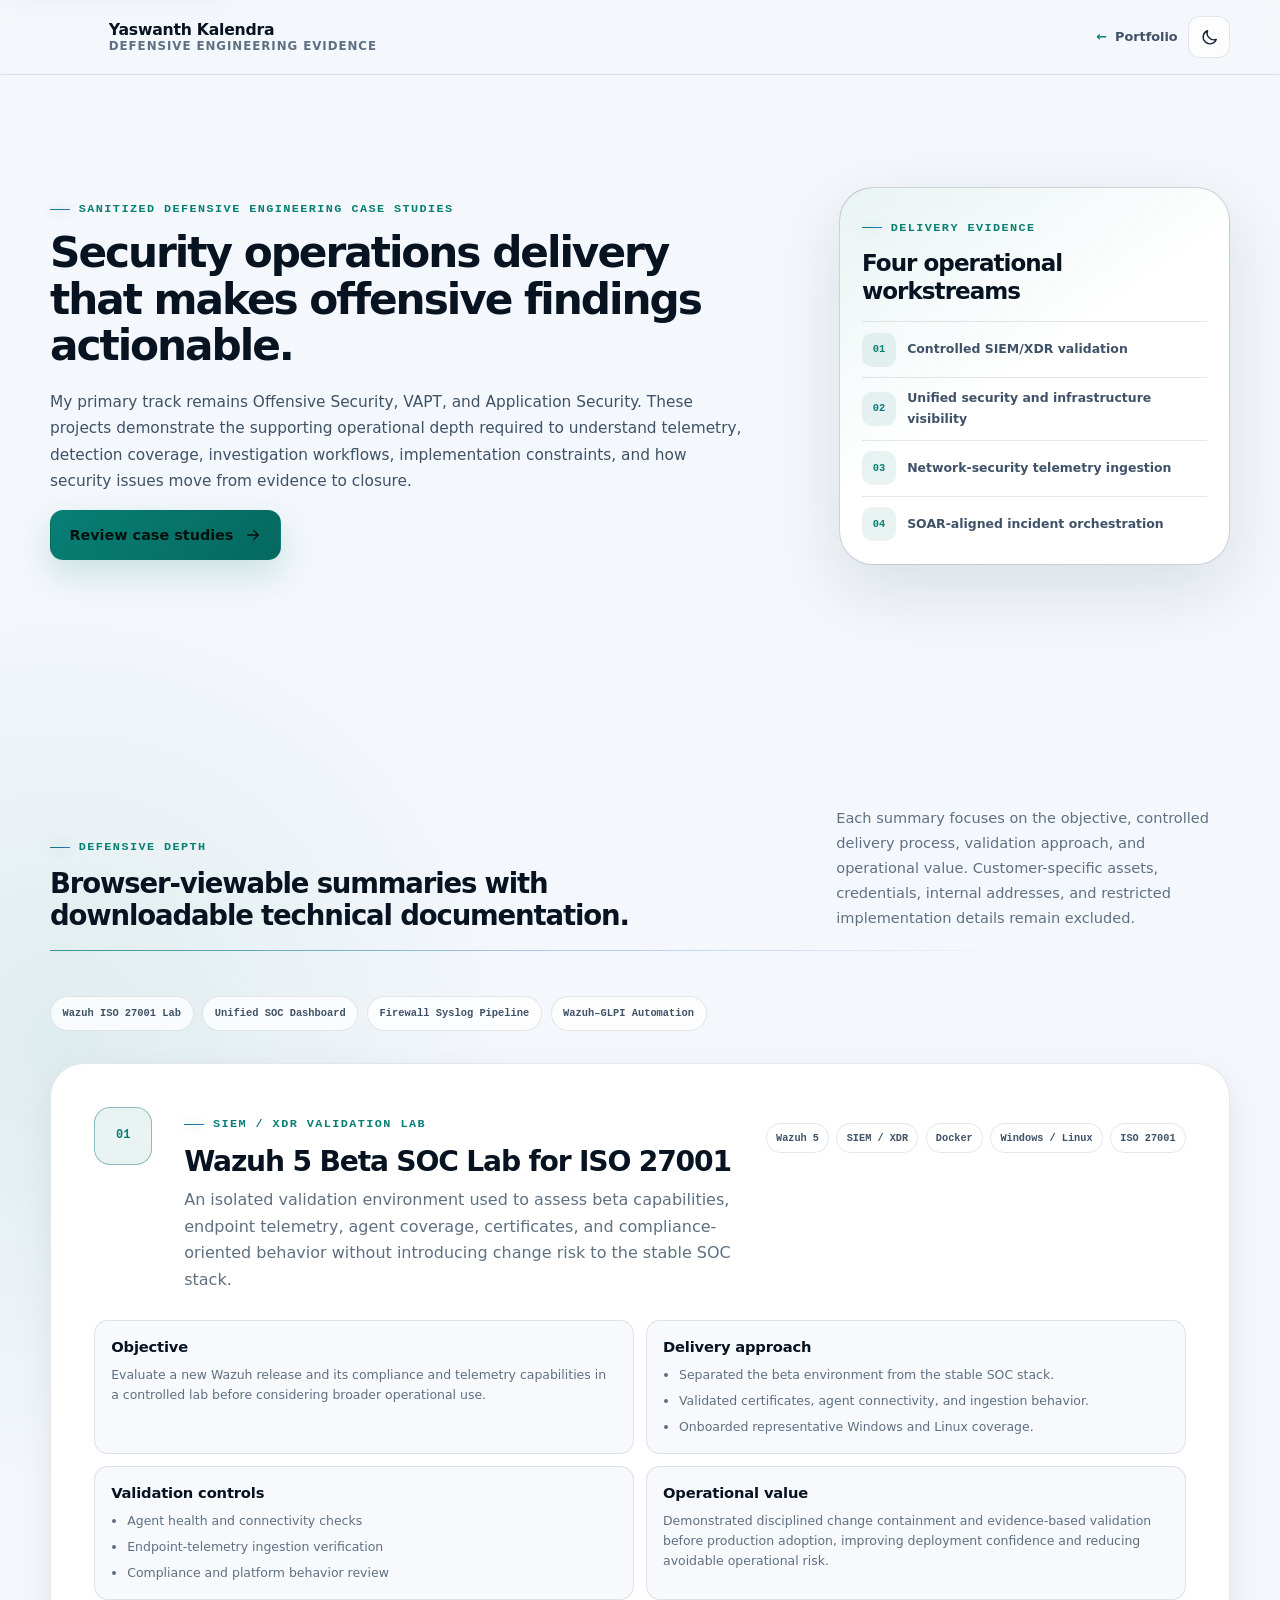
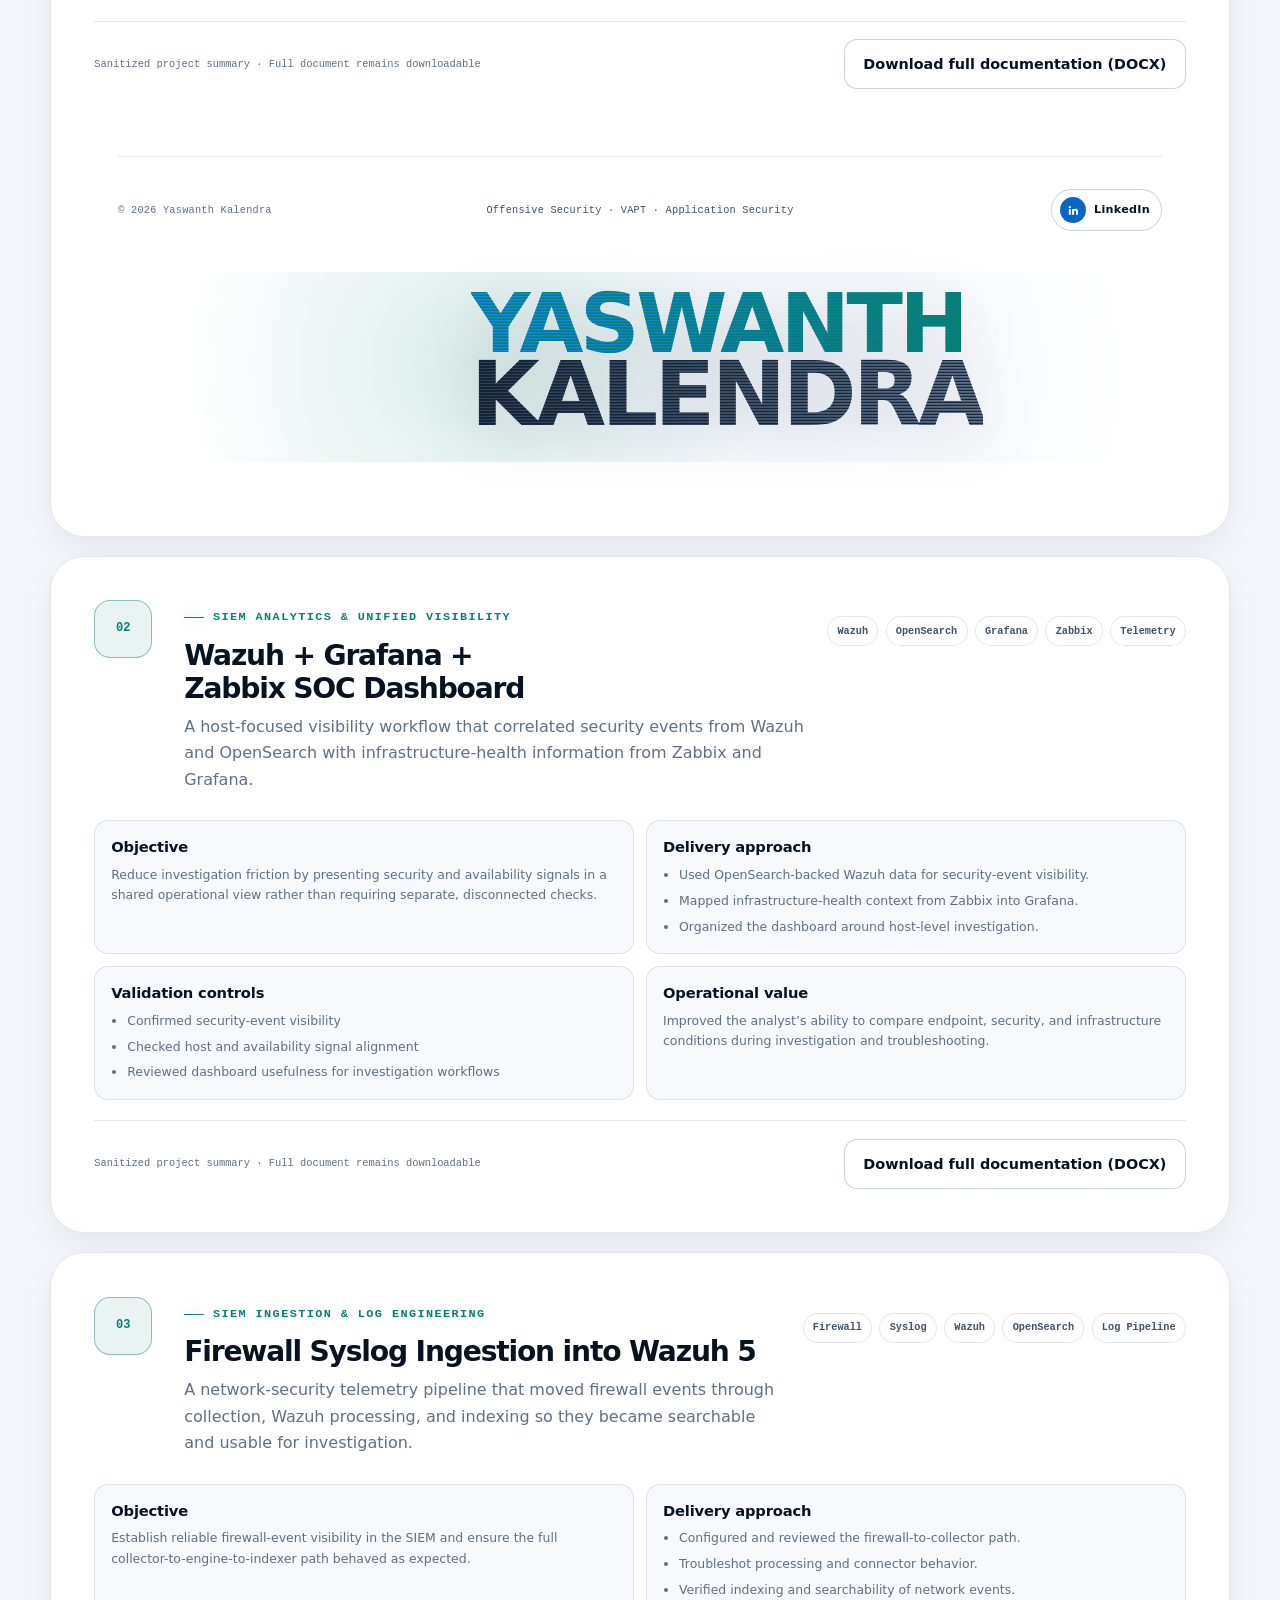
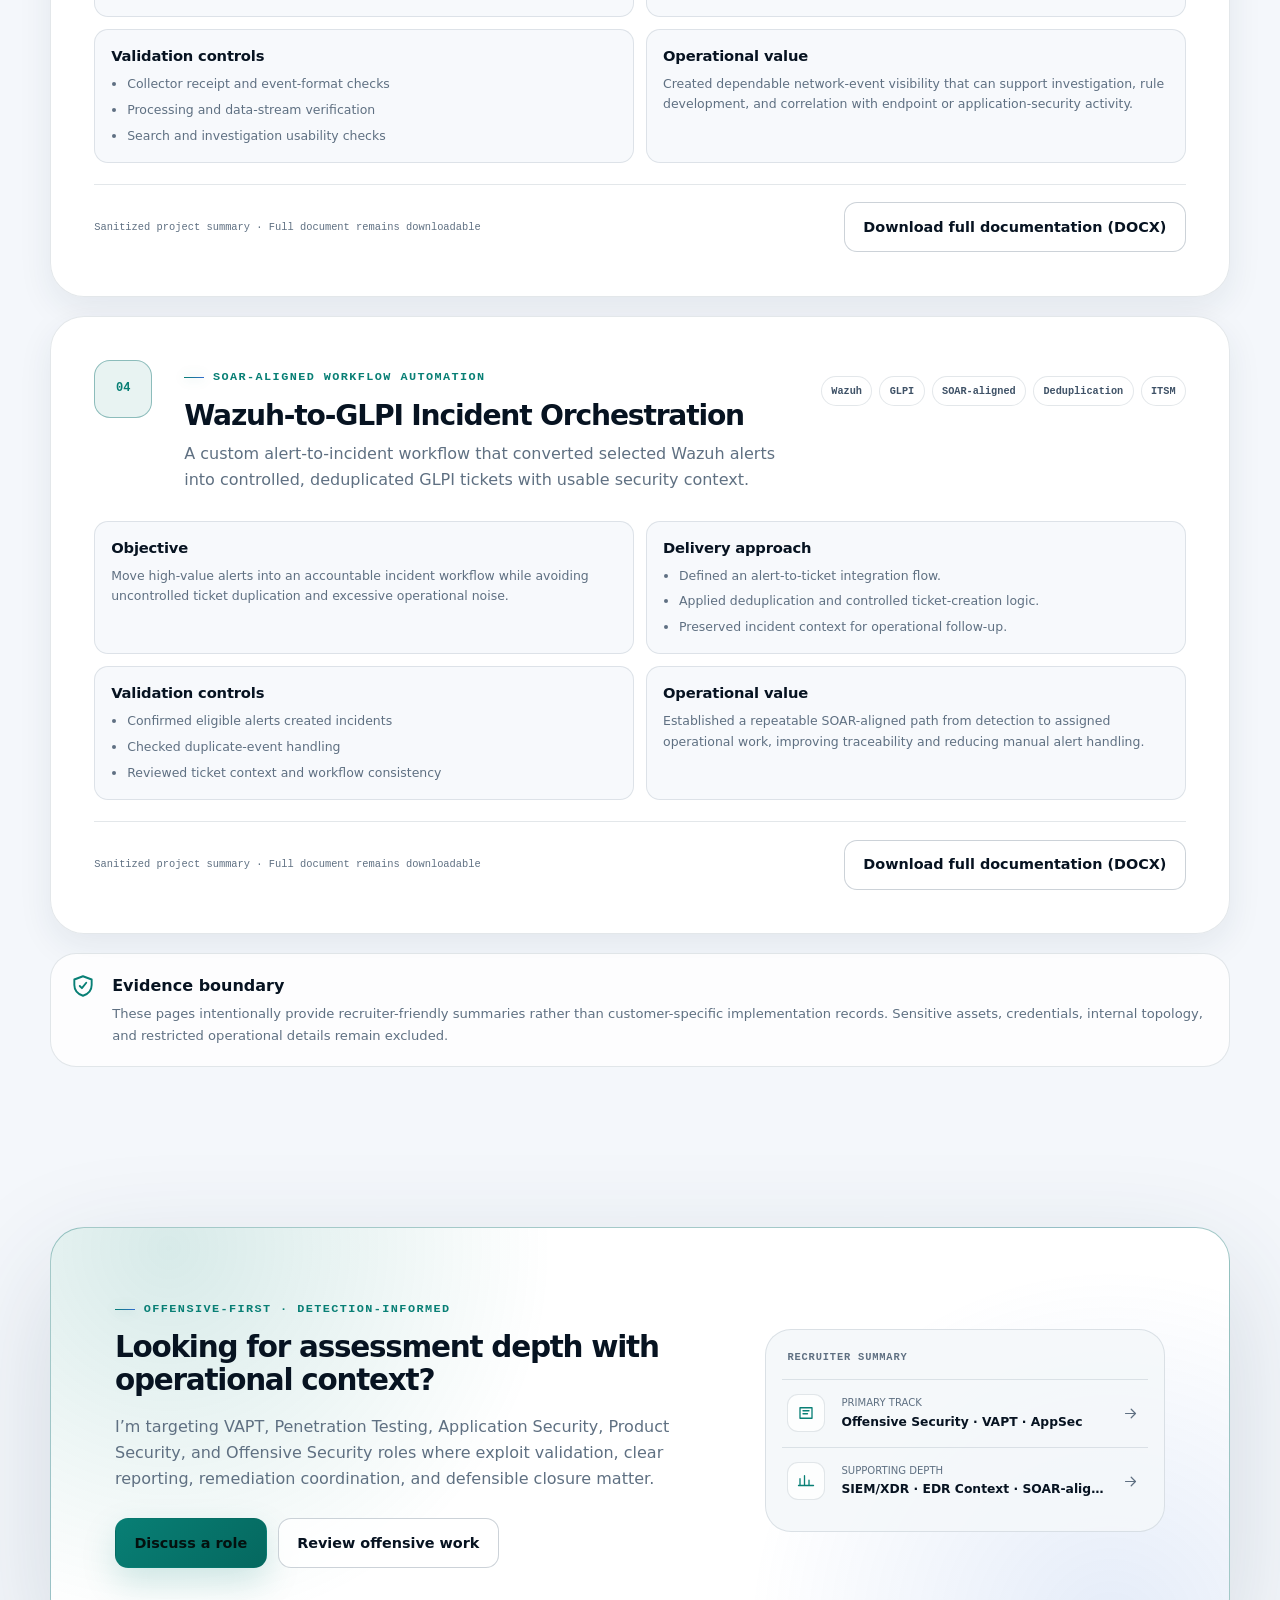
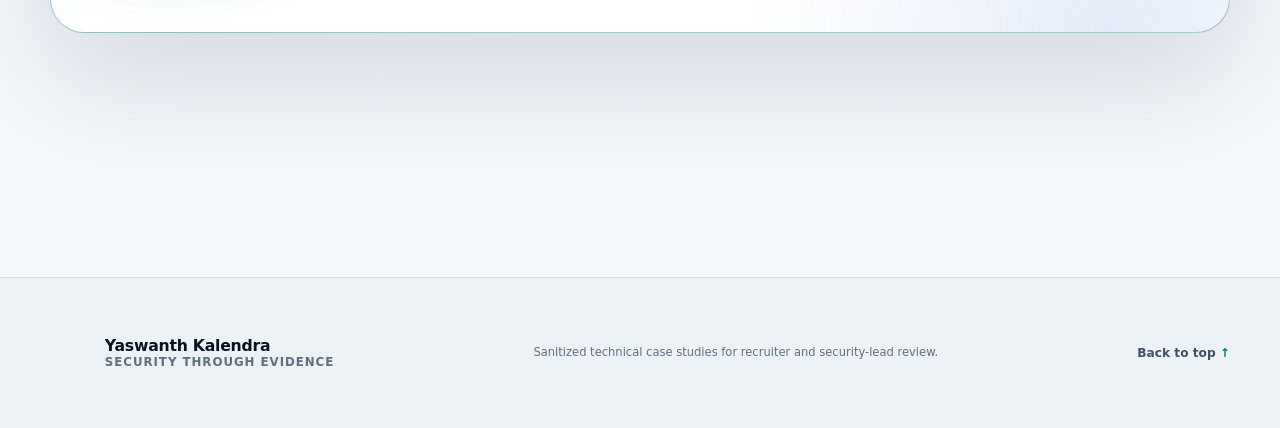
==== commit ff3751f3: "Apply Circular Elite logo across portfolio" ====
--- a/case-studies/index.html
+++ b/case-studies/index.html
@@ -17,7 +17,8 @@
   <meta property="og:description" content="Security operations and telemetry engineering that strengthens offensive-security delivery.">
   <meta property="og:image" content="https://kalendra456.github.io/kalendra/assets/email-background.jpg">
 
-  <link rel="icon" href="../assets/yk-mark.svg" type="image/svg+xml">
+  <link rel="icon" href="../assets/yk-circular-elite.png" type="image/png">
+  <link rel="apple-touch-icon" href="../assets/yk-circular-elite.png">
   <link rel="stylesheet" href="../style.css?v=23">
   <link rel="stylesheet" href="../polish.css?v=1">
   <link rel="stylesheet" href="../typography.css?v=1">
@@ -34,7 +35,7 @@
       }
     })();
   </script>
-  <link rel="stylesheet" href="../footer-signature.css?v=1">
+  <link rel="stylesheet" href="../footer-signature.css?v=2">
 </head>
 <body class="case-study-hub-body">
   <div class="scroll-progress" aria-hidden="true"><span id="scrollProgress"></span></div>
@@ -49,7 +50,7 @@
   <header class="site-header case-study-hub-header" id="siteHeader">
     <div class="shell header-inner">
       <a class="brand" href="../" aria-label="Return to Yaswanth Kalendra portfolio">
-        <img class="brand-mark" src="../assets/yk-mark.svg" width="42" height="42" alt="">
+        <img class="brand-mark" src="../assets/yk-circular-elite.png" width="42" height="42" alt="">
         <span class="brand-copy"><strong>Yaswanth Kalendra</strong><span>Defensive engineering evidence</span></span>
       </a>
 
@@ -307,7 +308,7 @@
   <footer class="site-footer">
     <div class="shell footer-inner">
       <a class="brand footer-brand" href="../" aria-label="Return to portfolio">
-        <img class="brand-mark" src="../assets/yk-mark.svg" width="38" height="38" alt="">
+        <img class="brand-mark" src="../assets/yk-circular-elite.png" width="38" height="38" alt="">
         <span class="brand-copy"><strong>Yaswanth Kalendra</strong><span>Security through evidence</span></span>
       </a>
       <p>Sanitized technical case studies for recruiter and security-lead review.</p>
--- a/style.css
+++ b/style.css
@@ -3813,3 +3813,32 @@
     opacity: 0;
   }
 }
+
+
+/* Circular Elite brand mark */
+.brand-mark[src$="yk-circular-elite.png"] {
+  width: 46px;
+  height: 46px;
+  object-fit: contain;
+  border-radius: 50%;
+  filter:
+    drop-shadow(0 8px 18px rgba(0, 0, 0, .2))
+    drop-shadow(0 0 10px color-mix(in srgb, var(--accent) 28%, transparent));
+}
+
+.footer-brand .brand-mark[src$="yk-circular-elite.png"] {
+  width: 42px;
+  height: 42px;
+}
+
+.error-panel .brand-mark[src$="yk-circular-elite.png"] {
+  width: 64px;
+  height: 64px;
+}
+
+@media (max-width: 620px) {
+  .brand-mark[src$="yk-circular-elite.png"] {
+    width: 42px;
+    height: 42px;
+  }
+}
--- a/footer-signature.css
+++ b/footer-signature.css
@@ -3,9 +3,9 @@
 .signature-footer {
   position: relative;
   overflow: hidden;
-  margin-top: clamp(2rem, 5vw, 4rem);
+  margin-top: clamp(2rem, 4vw, 3.5rem);
   border-top: 1px solid var(--border);
-  padding: clamp(1.4rem, 3vw, 2.2rem) 0 0;
+  padding: clamp(1.35rem, 2.5vw, 2rem) 0 clamp(1.2rem, 2.4vw, 2.1rem);
 }
 
 .signature-footer-meta {
@@ -15,8 +15,9 @@
   gap: 1rem;
   color: var(--muted);
   font-family: var(--font-mono);
-  font-size: .68rem;
-  letter-spacing: .035em;
+  font-size: clamp(.64rem, .52vw, .72rem);
+  line-height: 1.45;
+  letter-spacing: .025em;
 }
 
 .signature-footer-meta > :last-child {
@@ -26,20 +27,22 @@
 .signature-footer-role {
   color: var(--muted-strong);
   text-align: center;
+  white-space: nowrap;
 }
 
 .signature-linkedin {
   display: inline-flex;
   align-items: center;
-  gap: .55rem;
+  gap: .5rem;
   border: 1px solid var(--border-strong);
   border-radius: 999px;
   background: var(--surface-soft);
   color: var(--text-strong);
-  padding: .45rem .68rem .45rem .5rem;
+  padding: .42rem .68rem .42rem .48rem;
   font-family: var(--font-sans);
-  font-size: .72rem;
+  font-size: .7rem;
   font-weight: 760;
+  line-height: 1;
   transition: transform var(--transition), border-color var(--transition), background var(--transition), box-shadow var(--transition);
 }
 
@@ -53,8 +56,8 @@
 
 .signature-linkedin-icon {
   display: grid;
-  width: 28px;
-  height: 28px;
+  width: 26px;
+  height: 26px;
   place-items: center;
   border-radius: 50%;
   background: #0a66c2;
@@ -62,55 +65,78 @@
 }
 
 .signature-linkedin-icon svg {
-  width: 14px;
-  height: 14px;
+  width: 13px;
+  height: 13px;
   fill: currentColor;
   stroke: none;
 }
 
+/* Large footer brand lockup: shield on the left, stacked name on the right. */
 .signature-wordmark-wrap {
   position: relative;
-  margin-top: clamp(2.1rem, 5.5vw, 5.2rem);
-  padding-bottom: clamp(.7rem, 1.6vw, 1.3rem);
+  display: grid;
+  width: min(100%, 1180px);
+  grid-template-columns: clamp(8.25rem, 10.5vw, 11rem) max-content;
+  align-items: center;
+  justify-content: center;
+  column-gap: clamp(1.6rem, 3.1vw, 3.35rem);
+  margin: clamp(1.65rem, 3.25vw, 3rem) auto 0;
+  padding: clamp(.7rem, 1.35vw, 1.15rem) clamp(.35rem, 1vw, .8rem) clamp(1.35rem, 2.5vw, 2.3rem);
+  background:
+    radial-gradient(circle at 34% 48%, color-mix(in srgb, var(--accent) 15%, transparent), transparent 42%),
+    radial-gradient(circle at 66% 54%, color-mix(in srgb, var(--blue) 7%, transparent), transparent 48%);
 }
 
 .signature-wordmark-wrap::before {
-  position: absolute;
-  inset: -26% 10% 10%;
-  background: radial-gradient(circle at 35% 55%, color-mix(in srgb, var(--accent) 14%, transparent), transparent 46%);
+  position: relative;
+  z-index: 1;
+  display: block;
+  width: 100%;
+  aspect-ratio: 1;
+  grid-column: 1;
+  grid-row: 1;
+  background: url("assets/yk-circular-elite.png") center / contain no-repeat;
   content: "";
-  pointer-events: none;
-  filter: blur(16px);
+  filter:
+    drop-shadow(0 22px 48px rgba(0, 0, 0, .28))
+    drop-shadow(0 0 30px color-mix(in srgb, var(--accent) 24%, transparent));
 }
 
 .signature-wordmark {
   position: relative;
+  z-index: 1;
   display: flex;
-  width: 100%;
-  align-items: baseline;
+  width: auto;
+  align-items: flex-start;
+  flex-direction: column;
   justify-content: center;
-  gap: .085em;
+  gap: .07em;
+  grid-column: 2;
+  grid-row: 1;
   margin: 0;
-  overflow: hidden;
+  overflow: visible;
   font-family: var(--font-sans);
-  font-size: clamp(3.15rem, 8.4vw, 9.25rem);
   font-weight: 900;
-  line-height: .82;
-  letter-spacing: -.065em;
-  text-align: center;
+  line-height: .81;
+  text-align: left;
   text-transform: uppercase;
-  white-space: nowrap;
   user-select: none;
 }
 
 .signature-wordmark span {
+  display: block;
+  width: fit-content;
+  max-width: 100%;
   color: transparent;
   -webkit-background-clip: text;
   background-clip: text;
+  letter-spacing: -.04em;
+  white-space: nowrap;
   filter: drop-shadow(0 12px 28px rgba(0, 0, 0, .12));
 }
 
 .signature-wordmark .signature-first {
+  font-size: clamp(4rem, 6.45vw, 7.15rem);
   background-image:
     repeating-linear-gradient(
       0deg,
@@ -122,6 +148,7 @@
 }
 
 .signature-wordmark .signature-last {
+  font-size: clamp(4.25rem, 6.95vw, 7.7rem);
   background-image:
     repeating-linear-gradient(
       0deg,
@@ -134,8 +161,8 @@
 
 .signature-wordmark::after {
   position: absolute;
-  inset: 0;
-  background: linear-gradient(105deg, transparent 36%, rgba(255, 255, 255, .13) 49%, transparent 61%);
+  inset: -4% -5%;
+  background: linear-gradient(105deg, transparent 36%, rgba(255, 255, 255, .11) 49%, transparent 61%);
   content: "";
   pointer-events: none;
   transform: translateX(-125%);
@@ -158,7 +185,23 @@
     linear-gradient(90deg, #132235, #627187);
 }
 
-@media (max-width: 820px) {
+@media (max-width: 1180px) {
+  .signature-wordmark-wrap {
+    width: min(100%, 960px);
+    grid-template-columns: clamp(7.25rem, 11.5vw, 9.25rem) max-content;
+    column-gap: clamp(1.35rem, 2.7vw, 2.45rem);
+  }
+
+  .signature-wordmark .signature-first {
+    font-size: clamp(3.55rem, 7.4vw, 6.15rem);
+  }
+
+  .signature-wordmark .signature-last {
+    font-size: clamp(3.8rem, 7.95vw, 6.65rem);
+  }
+}
+
+@media (max-width: 900px) {
   .signature-footer-meta {
     grid-template-columns: 1fr auto;
   }
@@ -167,15 +210,32 @@
     display: none;
   }
 
+  .signature-wordmark-wrap {
+    width: min(100%, 760px);
+    grid-template-columns: clamp(5.8rem, 13vw, 7.6rem) max-content;
+    column-gap: clamp(1rem, 2.6vw, 1.8rem);
+    margin-top: 1.8rem;
+  }
+
   .signature-wordmark {
-    font-size: clamp(2.8rem, 11vw, 5.6rem);
-  }
-}
-
-@media (max-width: 560px) {
+    gap: .075em;
+    line-height: .83;
+  }
+
+  .signature-wordmark .signature-first {
+    font-size: clamp(2.85rem, 8.5vw, 4.85rem);
+  }
+
+  .signature-wordmark .signature-last {
+    font-size: clamp(3.05rem, 9.15vw, 5.25rem);
+  }
+}
+
+@media (max-width: 620px) {
   .signature-footer-meta {
     grid-template-columns: 1fr;
     justify-items: center;
+    gap: .8rem;
     text-align: center;
   }
 
@@ -183,13 +243,49 @@
     justify-self: center;
   }
 
+  .signature-wordmark-wrap {
+    width: 100%;
+    grid-template-columns: 1fr;
+    justify-items: center;
+    row-gap: 1.15rem;
+    padding-inline: 0;
+  }
+
+  .signature-wordmark-wrap::before {
+    width: clamp(4.8rem, 23vw, 6.5rem);
+    grid-column: 1;
+    grid-row: 1;
+  }
+
   .signature-wordmark {
-    flex-direction: column;
     align-items: center;
-    gap: 0;
-    font-size: clamp(3rem, 17vw, 5.4rem);
-    line-height: .76;
-    white-space: normal;
+    gap: .08em;
+    grid-column: 1;
+    grid-row: 2;
+    line-height: .85;
+    text-align: center;
+  }
+
+  .signature-wordmark span {
+    letter-spacing: -.03em;
+  }
+
+  .signature-wordmark .signature-first {
+    font-size: clamp(2.75rem, 15vw, 4.7rem);
+  }
+
+  .signature-wordmark .signature-last {
+    font-size: clamp(2.95rem, 16vw, 5.05rem);
+  }
+}
+
+@media (max-width: 380px) {
+  .signature-wordmark .signature-first {
+    font-size: clamp(2.3rem, 14vw, 3.25rem);
+  }
+
+  .signature-wordmark .signature-last {
+    font-size: clamp(2.48rem, 15vw, 3.55rem);
   }
 }
 
@@ -201,4 +297,4 @@
   .signature-linkedin {
     transition: none;
   }
-}
+}
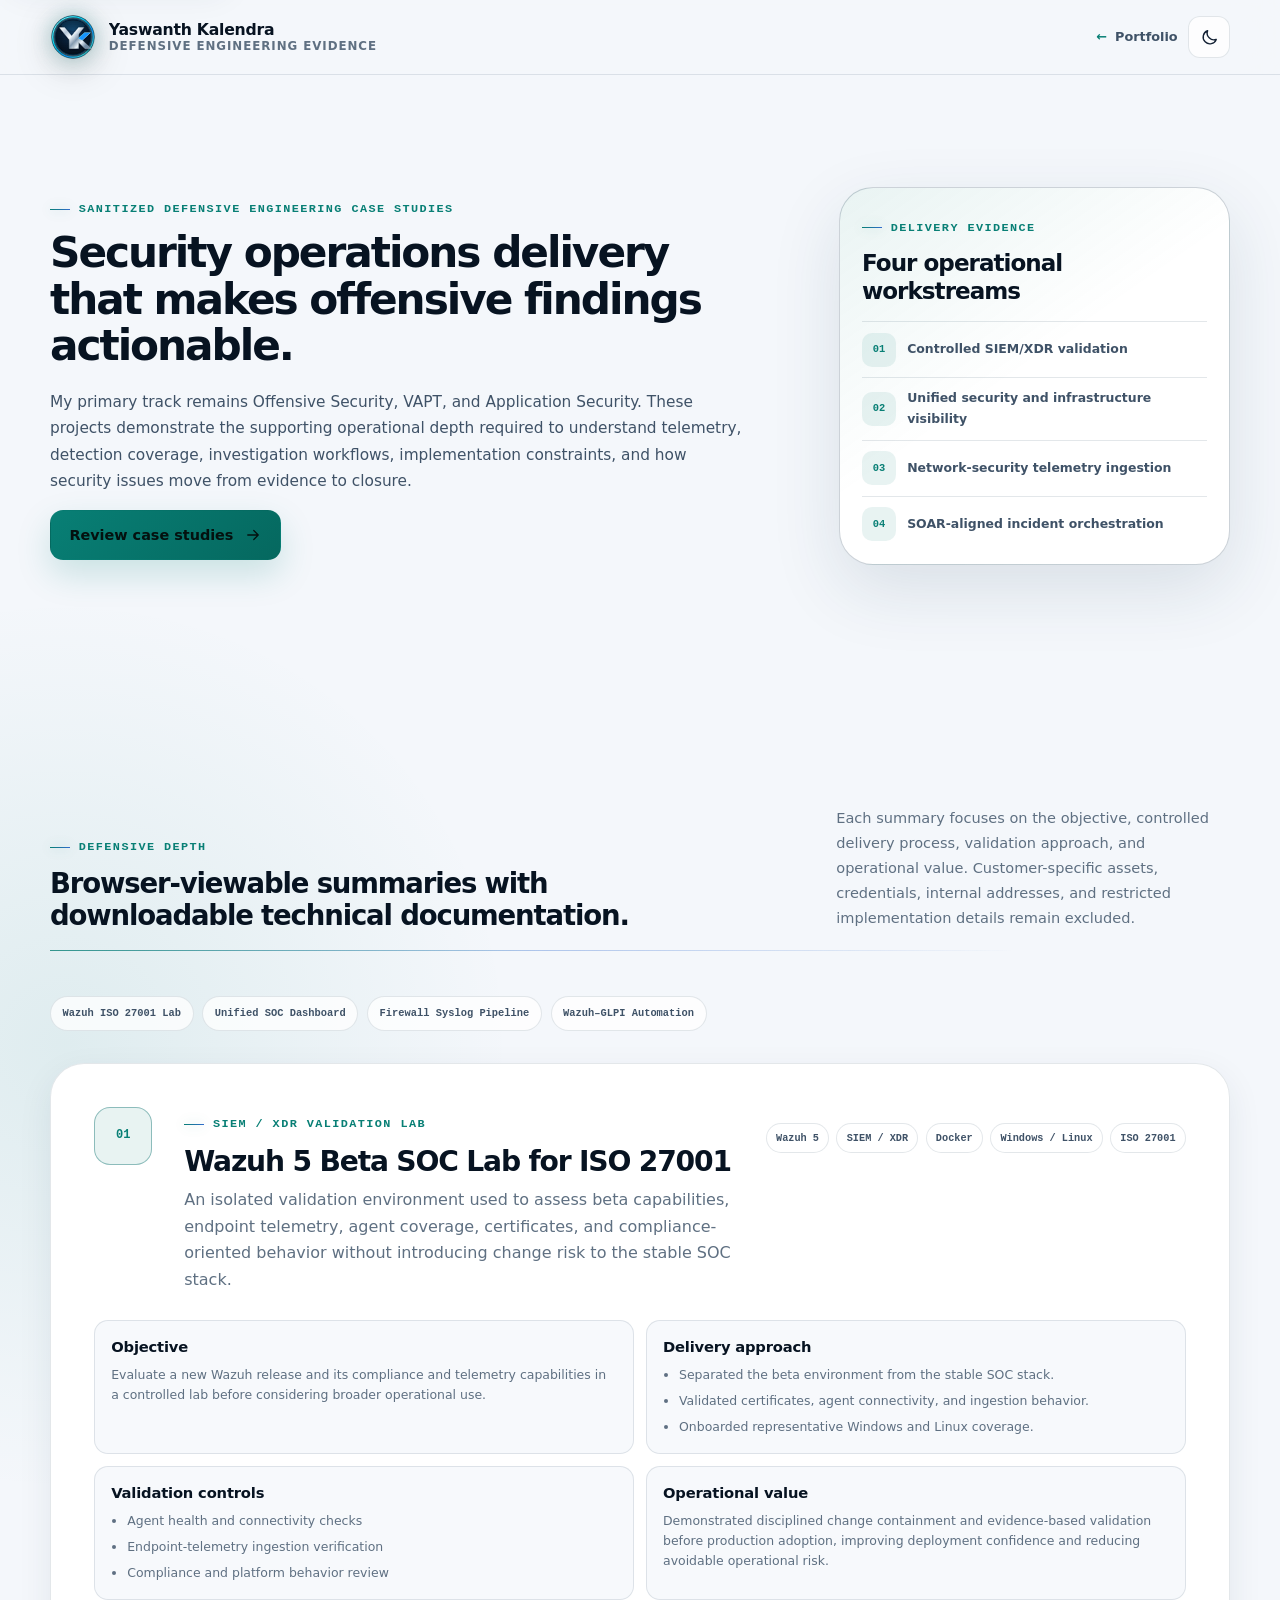
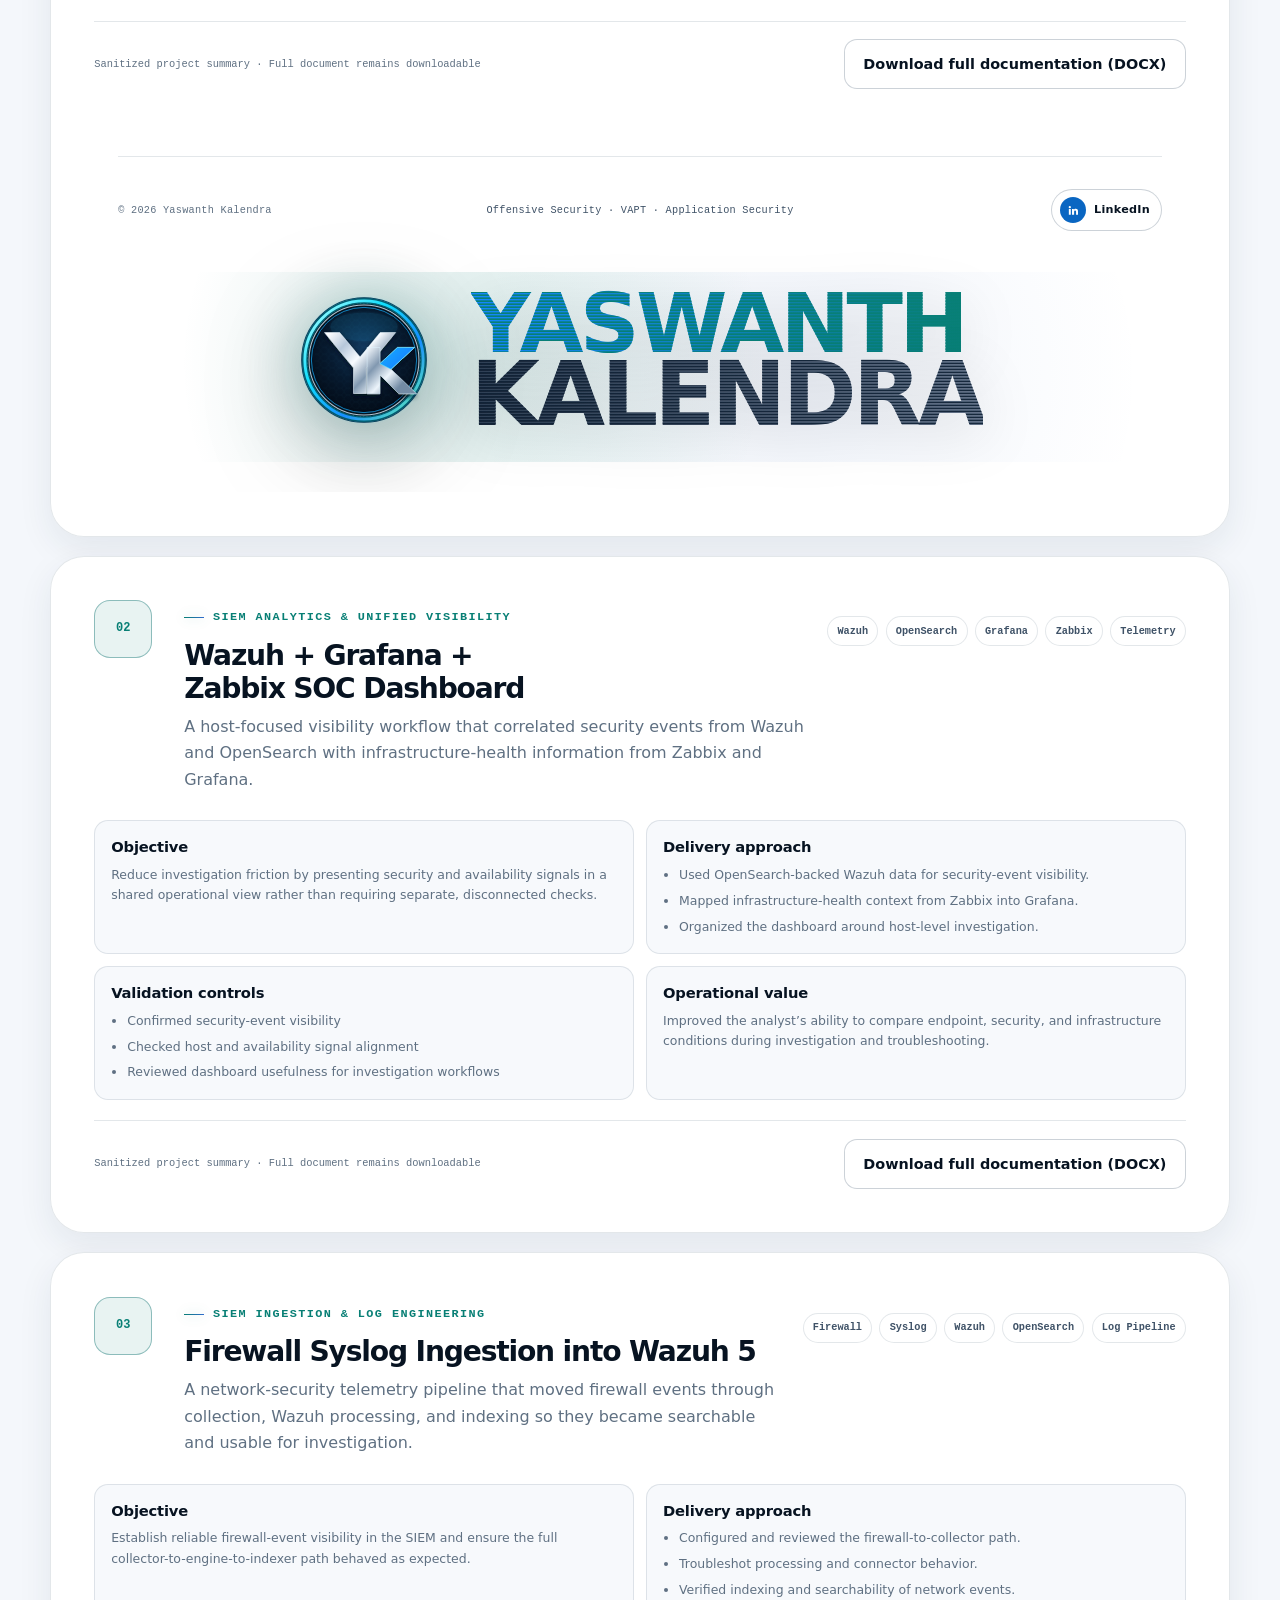
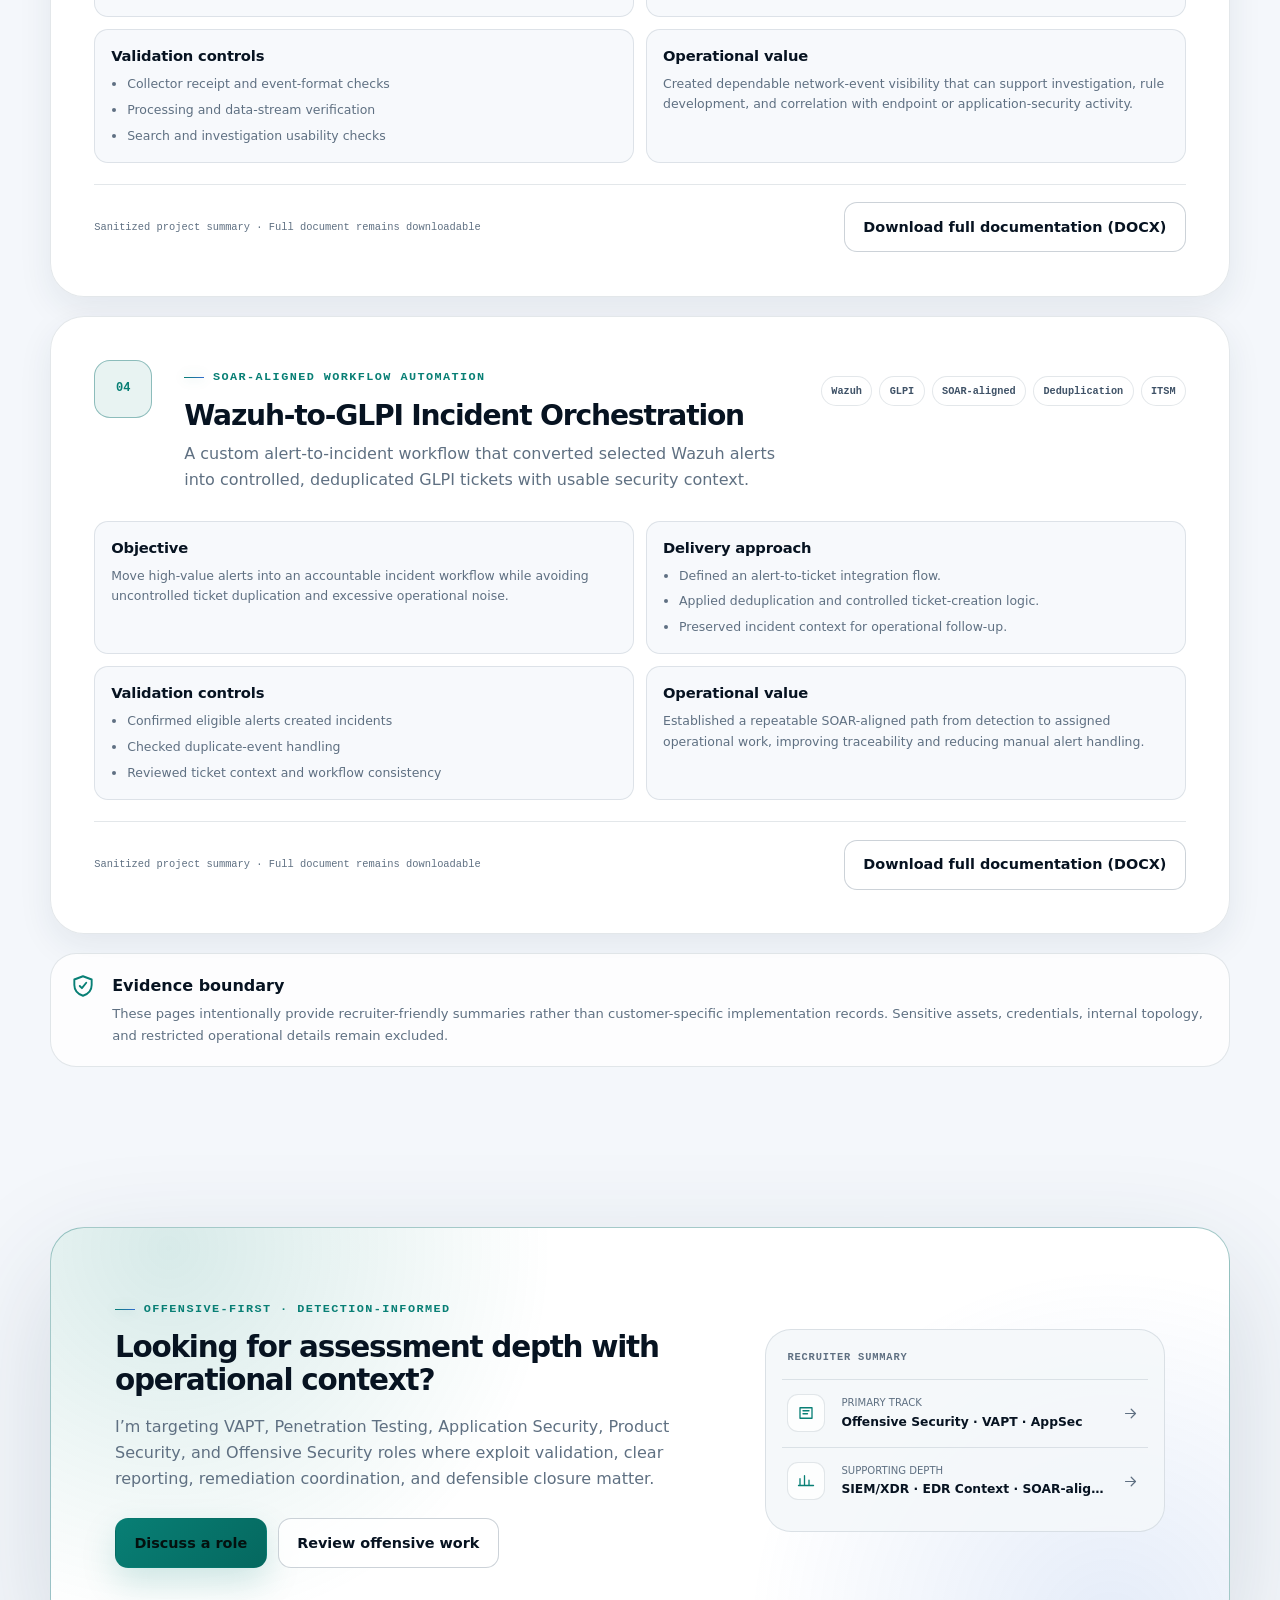
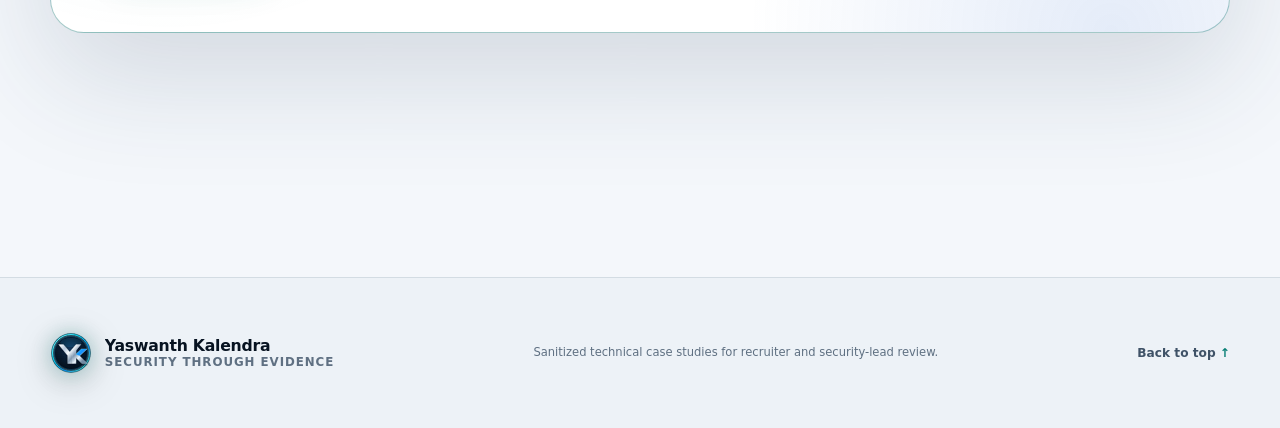
==== commit 014a8834: "Fix Circular Elite logo visibility with SVG" ====
--- a/case-studies/index.html
+++ b/case-studies/index.html
@@ -17,9 +17,9 @@
   <meta property="og:description" content="Security operations and telemetry engineering that strengthens offensive-security delivery.">
   <meta property="og:image" content="https://kalendra456.github.io/kalendra/assets/email-background.jpg">
 
-  <link rel="icon" href="../assets/yk-circular-elite.png" type="image/png">
-  <link rel="apple-touch-icon" href="../assets/yk-circular-elite.png">
-  <link rel="stylesheet" href="../style.css?v=23">
+  <link rel="icon" href="../assets/yk-circular-elite.svg" type="image/svg+xml">
+  <link rel="apple-touch-icon" href="../assets/yk-circular-elite.svg">
+  <link rel="stylesheet" href="../style.css?v=24">
   <link rel="stylesheet" href="../polish.css?v=1">
   <link rel="stylesheet" href="../typography.css?v=1">
 
@@ -35,7 +35,7 @@
       }
     })();
   </script>
-  <link rel="stylesheet" href="../footer-signature.css?v=2">
+  <link rel="stylesheet" href="../footer-signature.css?v=3">
 </head>
 <body class="case-study-hub-body">
   <div class="scroll-progress" aria-hidden="true"><span id="scrollProgress"></span></div>
@@ -50,7 +50,7 @@
   <header class="site-header case-study-hub-header" id="siteHeader">
     <div class="shell header-inner">
       <a class="brand" href="../" aria-label="Return to Yaswanth Kalendra portfolio">
-        <img class="brand-mark" src="../assets/yk-circular-elite.png" width="42" height="42" alt="">
+        <img class="brand-mark" src="../assets/yk-circular-elite.svg" width="42" height="42" alt="">
         <span class="brand-copy"><strong>Yaswanth Kalendra</strong><span>Defensive engineering evidence</span></span>
       </a>
 
@@ -308,7 +308,7 @@
   <footer class="site-footer">
     <div class="shell footer-inner">
       <a class="brand footer-brand" href="../" aria-label="Return to portfolio">
-        <img class="brand-mark" src="../assets/yk-circular-elite.png" width="38" height="38" alt="">
+        <img class="brand-mark" src="../assets/yk-circular-elite.svg" width="38" height="38" alt="">
         <span class="brand-copy"><strong>Yaswanth Kalendra</strong><span>Security through evidence</span></span>
       </a>
       <p>Sanitized technical case studies for recruiter and security-lead review.</p>
--- a/style.css
+++ b/style.css
@@ -3816,7 +3816,7 @@
 
 
 /* Circular Elite brand mark */
-.brand-mark[src$="yk-circular-elite.png"] {
+.brand-mark[src$="yk-circular-elite.svg"] {
   width: 46px;
   height: 46px;
   object-fit: contain;
@@ -3826,18 +3826,18 @@
     drop-shadow(0 0 10px color-mix(in srgb, var(--accent) 28%, transparent));
 }
 
-.footer-brand .brand-mark[src$="yk-circular-elite.png"] {
+.footer-brand .brand-mark[src$="yk-circular-elite.svg"] {
   width: 42px;
   height: 42px;
 }
 
-.error-panel .brand-mark[src$="yk-circular-elite.png"] {
+.error-panel .brand-mark[src$="yk-circular-elite.svg"] {
   width: 64px;
   height: 64px;
 }
 
 @media (max-width: 620px) {
-  .brand-mark[src$="yk-circular-elite.png"] {
+  .brand-mark[src$="yk-circular-elite.svg"] {
     width: 42px;
     height: 42px;
   }
--- a/footer-signature.css
+++ b/footer-signature.css
@@ -95,7 +95,7 @@
   aspect-ratio: 1;
   grid-column: 1;
   grid-row: 1;
-  background: url("assets/yk-circular-elite.png") center / contain no-repeat;
+  background: url("assets/yk-circular-elite.svg") center / contain no-repeat;
   content: "";
   filter:
     drop-shadow(0 22px 48px rgba(0, 0, 0, .28))
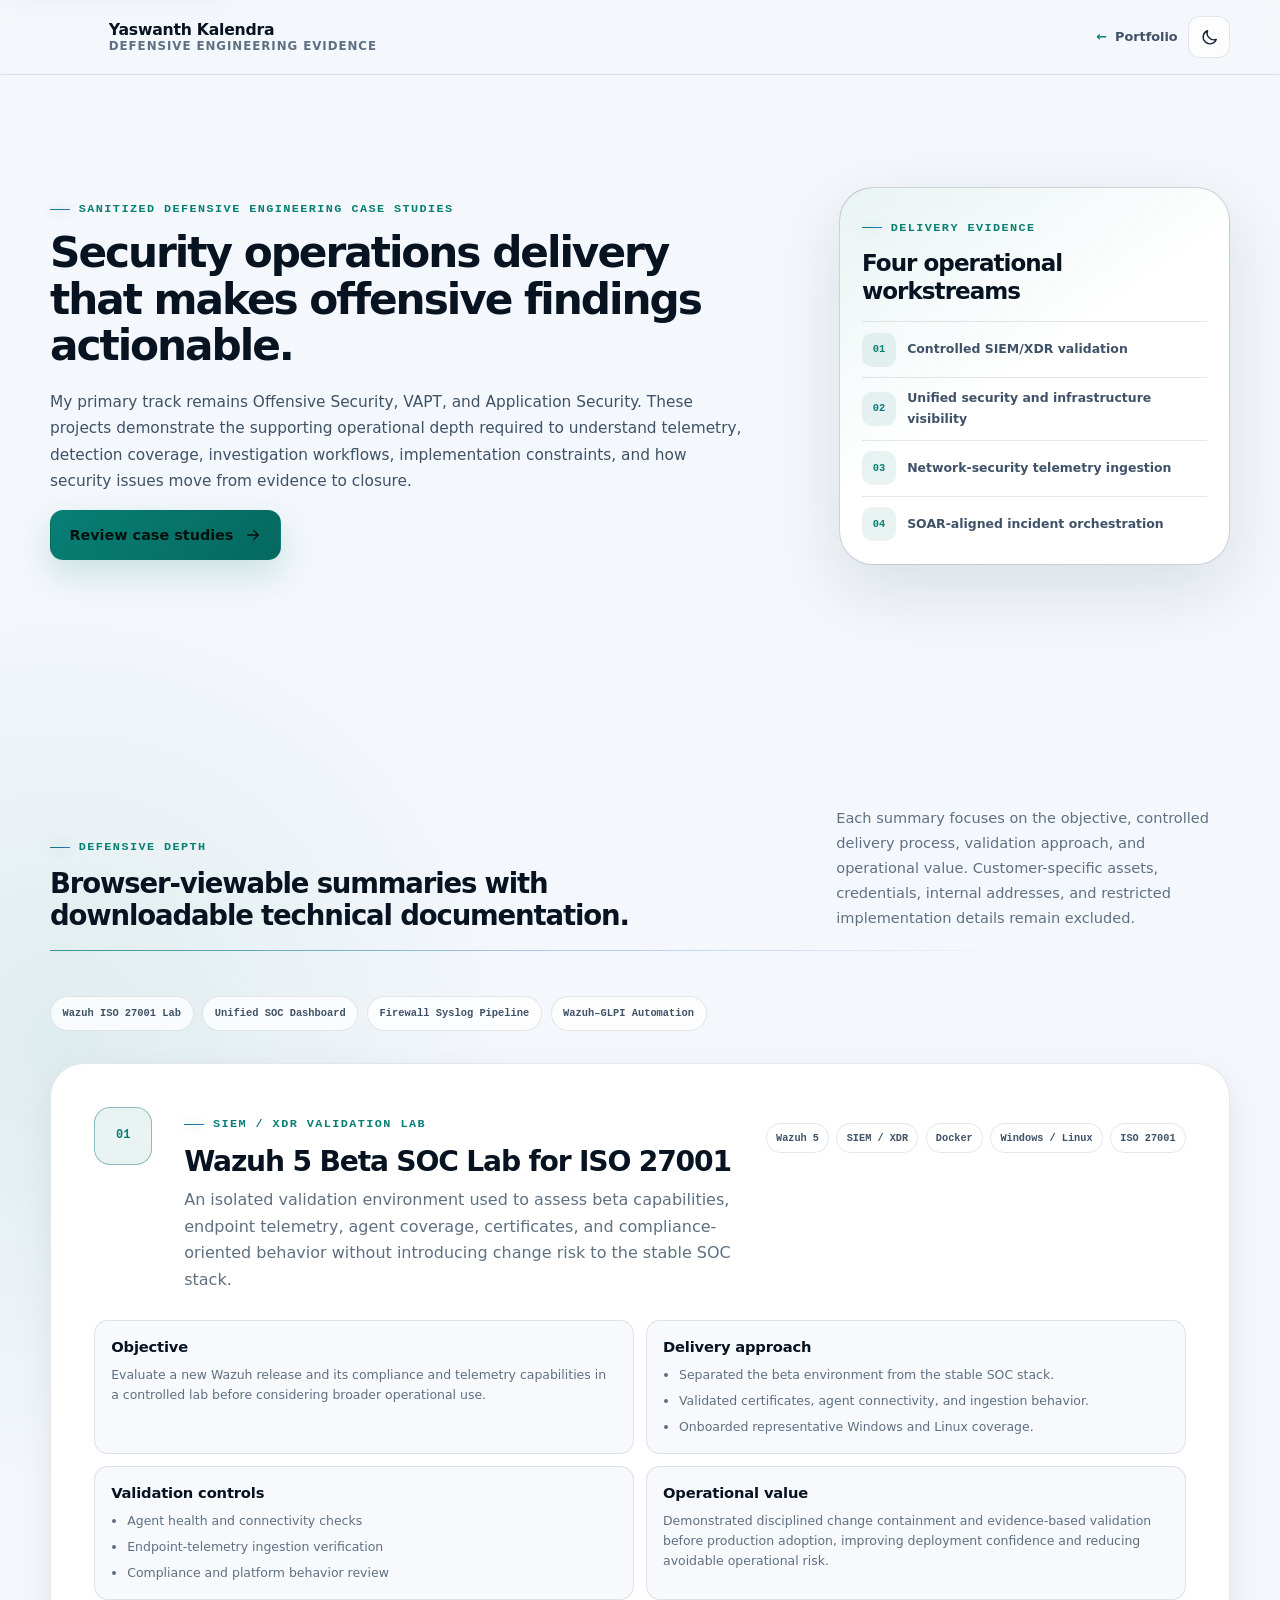
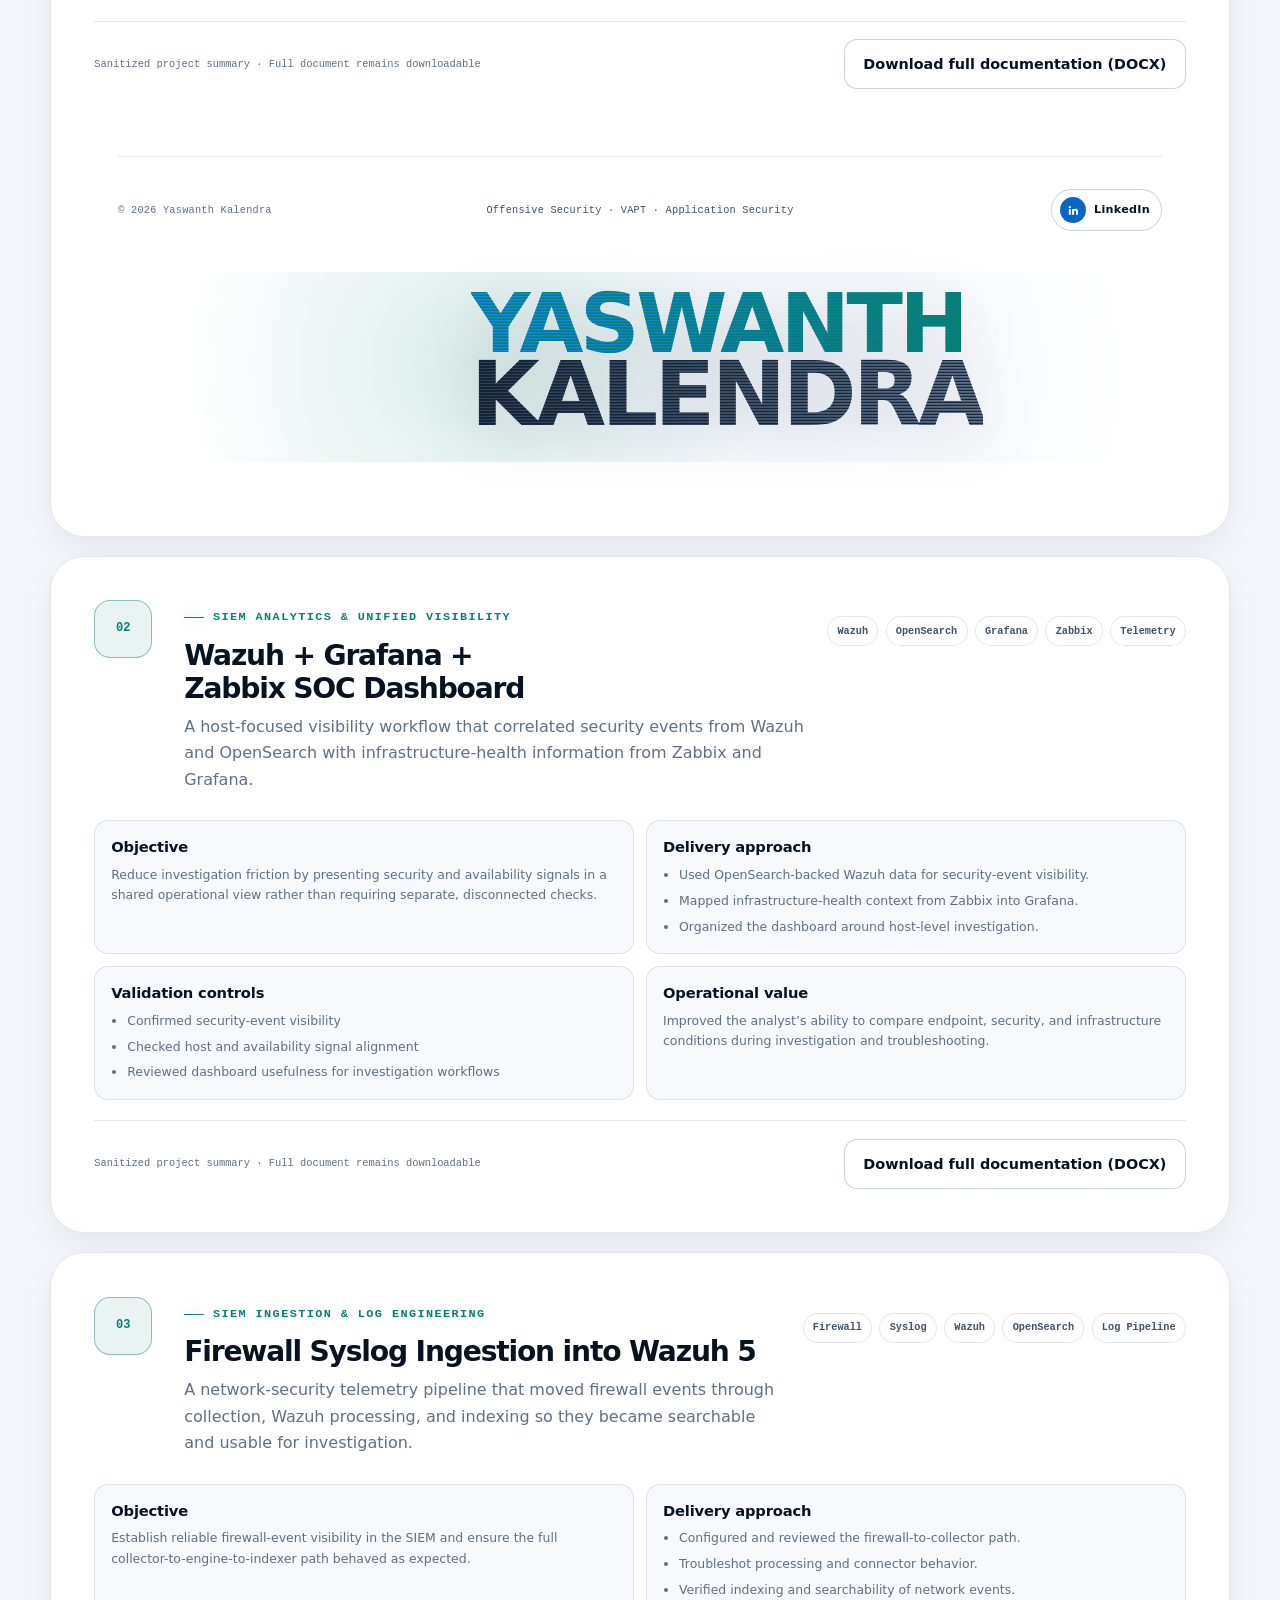
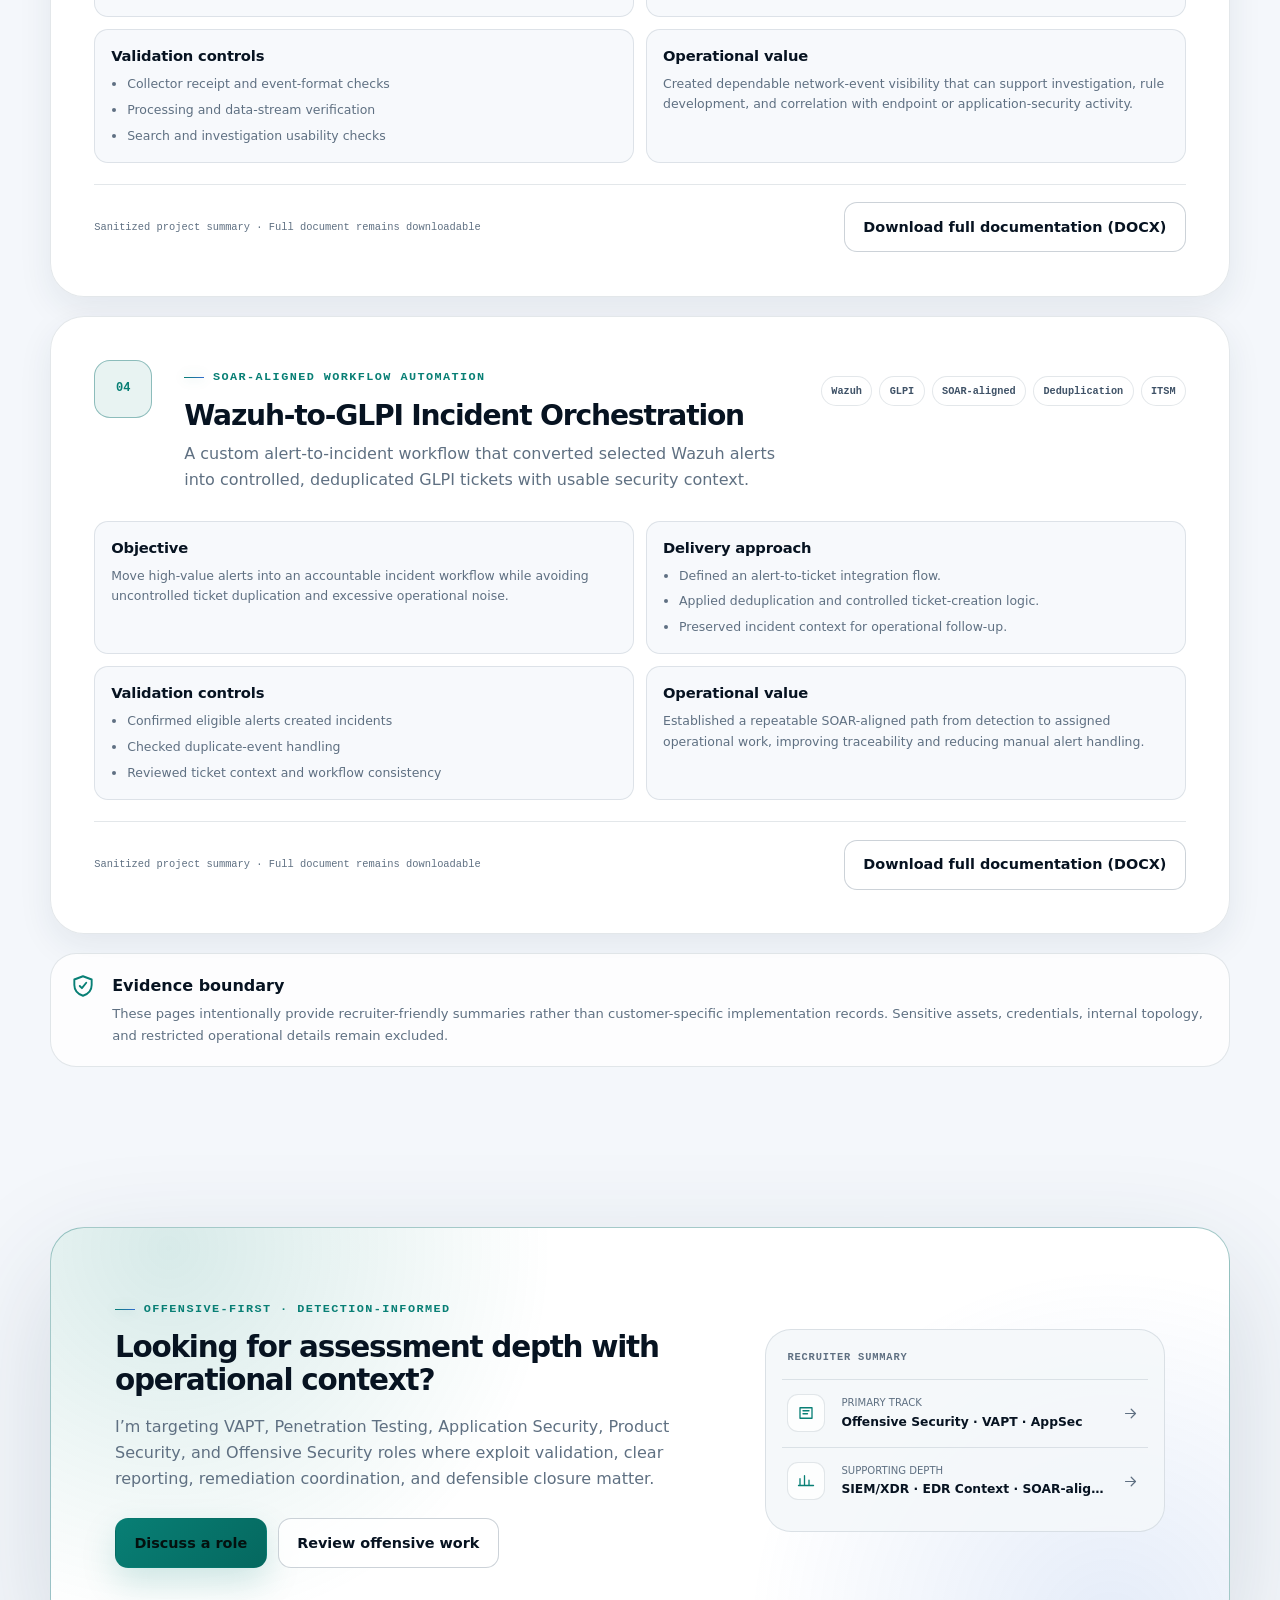
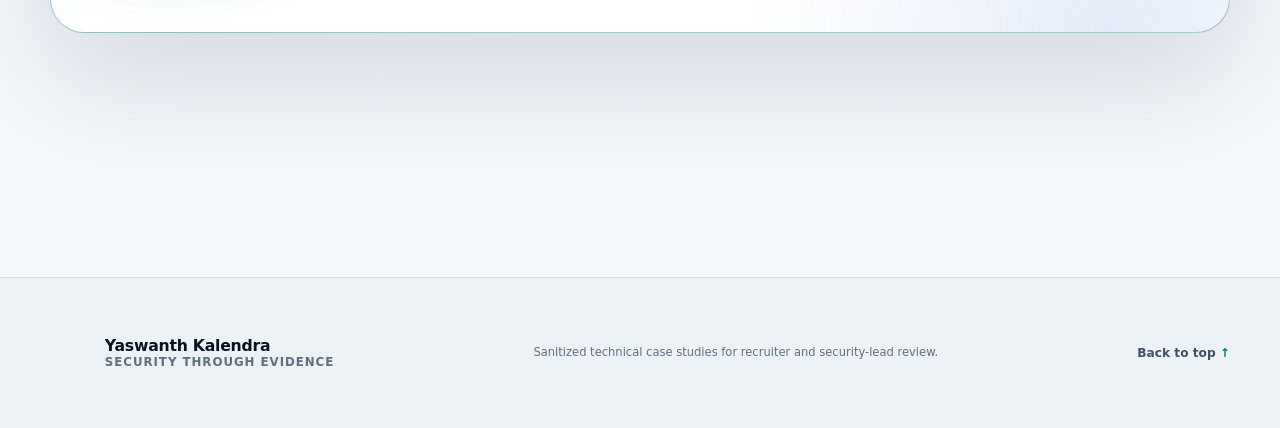
==== commit 574ca833: "Use exact ChatGPT-shared Circular Elite logo" ====
--- a/case-studies/index.html
+++ b/case-studies/index.html
@@ -17,9 +17,9 @@
   <meta property="og:description" content="Security operations and telemetry engineering that strengthens offensive-security delivery.">
   <meta property="og:image" content="https://kalendra456.github.io/kalendra/assets/email-background.jpg">
 
-  <link rel="icon" href="../assets/yk-circular-elite.svg" type="image/svg+xml">
-  <link rel="apple-touch-icon" href="../assets/yk-circular-elite.svg">
-  <link rel="stylesheet" href="../style.css?v=24">
+  <link rel="icon" href="../assets/yk-chatgpt-shared-logo.png" type="image/png">
+  <link rel="apple-touch-icon" href="../assets/yk-chatgpt-shared-logo.png">
+  <link rel="stylesheet" href="../style.css?v=25">
   <link rel="stylesheet" href="../polish.css?v=1">
   <link rel="stylesheet" href="../typography.css?v=1">
 
@@ -35,7 +35,7 @@
       }
     })();
   </script>
-  <link rel="stylesheet" href="../footer-signature.css?v=3">
+  <link rel="stylesheet" href="../footer-signature.css?v=4">
 </head>
 <body class="case-study-hub-body">
   <div class="scroll-progress" aria-hidden="true"><span id="scrollProgress"></span></div>
@@ -50,7 +50,7 @@
   <header class="site-header case-study-hub-header" id="siteHeader">
     <div class="shell header-inner">
       <a class="brand" href="../" aria-label="Return to Yaswanth Kalendra portfolio">
-        <img class="brand-mark" src="../assets/yk-circular-elite.svg" width="42" height="42" alt="">
+        <img class="brand-mark" src="../assets/yk-chatgpt-shared-logo.png" width="42" height="42" alt="">
         <span class="brand-copy"><strong>Yaswanth Kalendra</strong><span>Defensive engineering evidence</span></span>
       </a>
 
@@ -308,7 +308,7 @@
   <footer class="site-footer">
     <div class="shell footer-inner">
       <a class="brand footer-brand" href="../" aria-label="Return to portfolio">
-        <img class="brand-mark" src="../assets/yk-circular-elite.svg" width="38" height="38" alt="">
+        <img class="brand-mark" src="../assets/yk-chatgpt-shared-logo.png" width="38" height="38" alt="">
         <span class="brand-copy"><strong>Yaswanth Kalendra</strong><span>Security through evidence</span></span>
       </a>
       <p>Sanitized technical case studies for recruiter and security-lead review.</p>
--- a/style.css
+++ b/style.css
@@ -3816,7 +3816,7 @@
 
 
 /* Circular Elite brand mark */
-.brand-mark[src$="yk-circular-elite.svg"] {
+.brand-mark[src$="yk-chatgpt-shared-logo.png"] {
   width: 46px;
   height: 46px;
   object-fit: contain;
@@ -3826,19 +3826,55 @@
     drop-shadow(0 0 10px color-mix(in srgb, var(--accent) 28%, transparent));
 }
 
-.footer-brand .brand-mark[src$="yk-circular-elite.svg"] {
+.footer-brand .brand-mark[src$="yk-chatgpt-shared-logo.png"] {
   width: 42px;
   height: 42px;
 }
 
-.error-panel .brand-mark[src$="yk-circular-elite.svg"] {
+.error-panel .brand-mark[src$="yk-chatgpt-shared-logo.png"] {
   width: 64px;
   height: 64px;
 }
 
 @media (max-width: 620px) {
-  .brand-mark[src$="yk-circular-elite.svg"] {
+  .brand-mark[src$="yk-chatgpt-shared-logo.png"] {
     width: 42px;
     height: 42px;
   }
 }
+
+
+/* Exact ChatGPT-shared Circular Elite logo */
+.brand-mark[src$="yk-chatgpt-shared-logo.png"] {
+  display: block !important;
+  width: 46px;
+  height: 46px;
+  flex: 0 0 46px;
+  object-fit: contain;
+  opacity: 1 !important;
+  visibility: visible !important;
+  border-radius: 50%;
+  filter:
+    drop-shadow(0 8px 18px rgba(0, 0, 0, .22))
+    drop-shadow(0 0 11px color-mix(in srgb, var(--accent) 32%, transparent));
+}
+
+.footer-brand .brand-mark[src$="yk-chatgpt-shared-logo.png"] {
+  width: 42px;
+  height: 42px;
+  flex-basis: 42px;
+}
+
+.error-panel .brand-mark[src$="yk-chatgpt-shared-logo.png"] {
+  width: 64px;
+  height: 64px;
+  flex-basis: 64px;
+}
+
+@media (max-width: 620px) {
+  .brand-mark[src$="yk-chatgpt-shared-logo.png"] {
+    width: 42px;
+    height: 42px;
+    flex-basis: 42px;
+  }
+}
--- a/footer-signature.css
+++ b/footer-signature.css
@@ -95,7 +95,7 @@
   aspect-ratio: 1;
   grid-column: 1;
   grid-row: 1;
-  background: url("assets/yk-circular-elite.svg") center / contain no-repeat;
+  background: url("assets/yk-chatgpt-shared-logo.png") center / contain no-repeat;
   content: "";
   filter:
     drop-shadow(0 22px 48px rgba(0, 0, 0, .28))
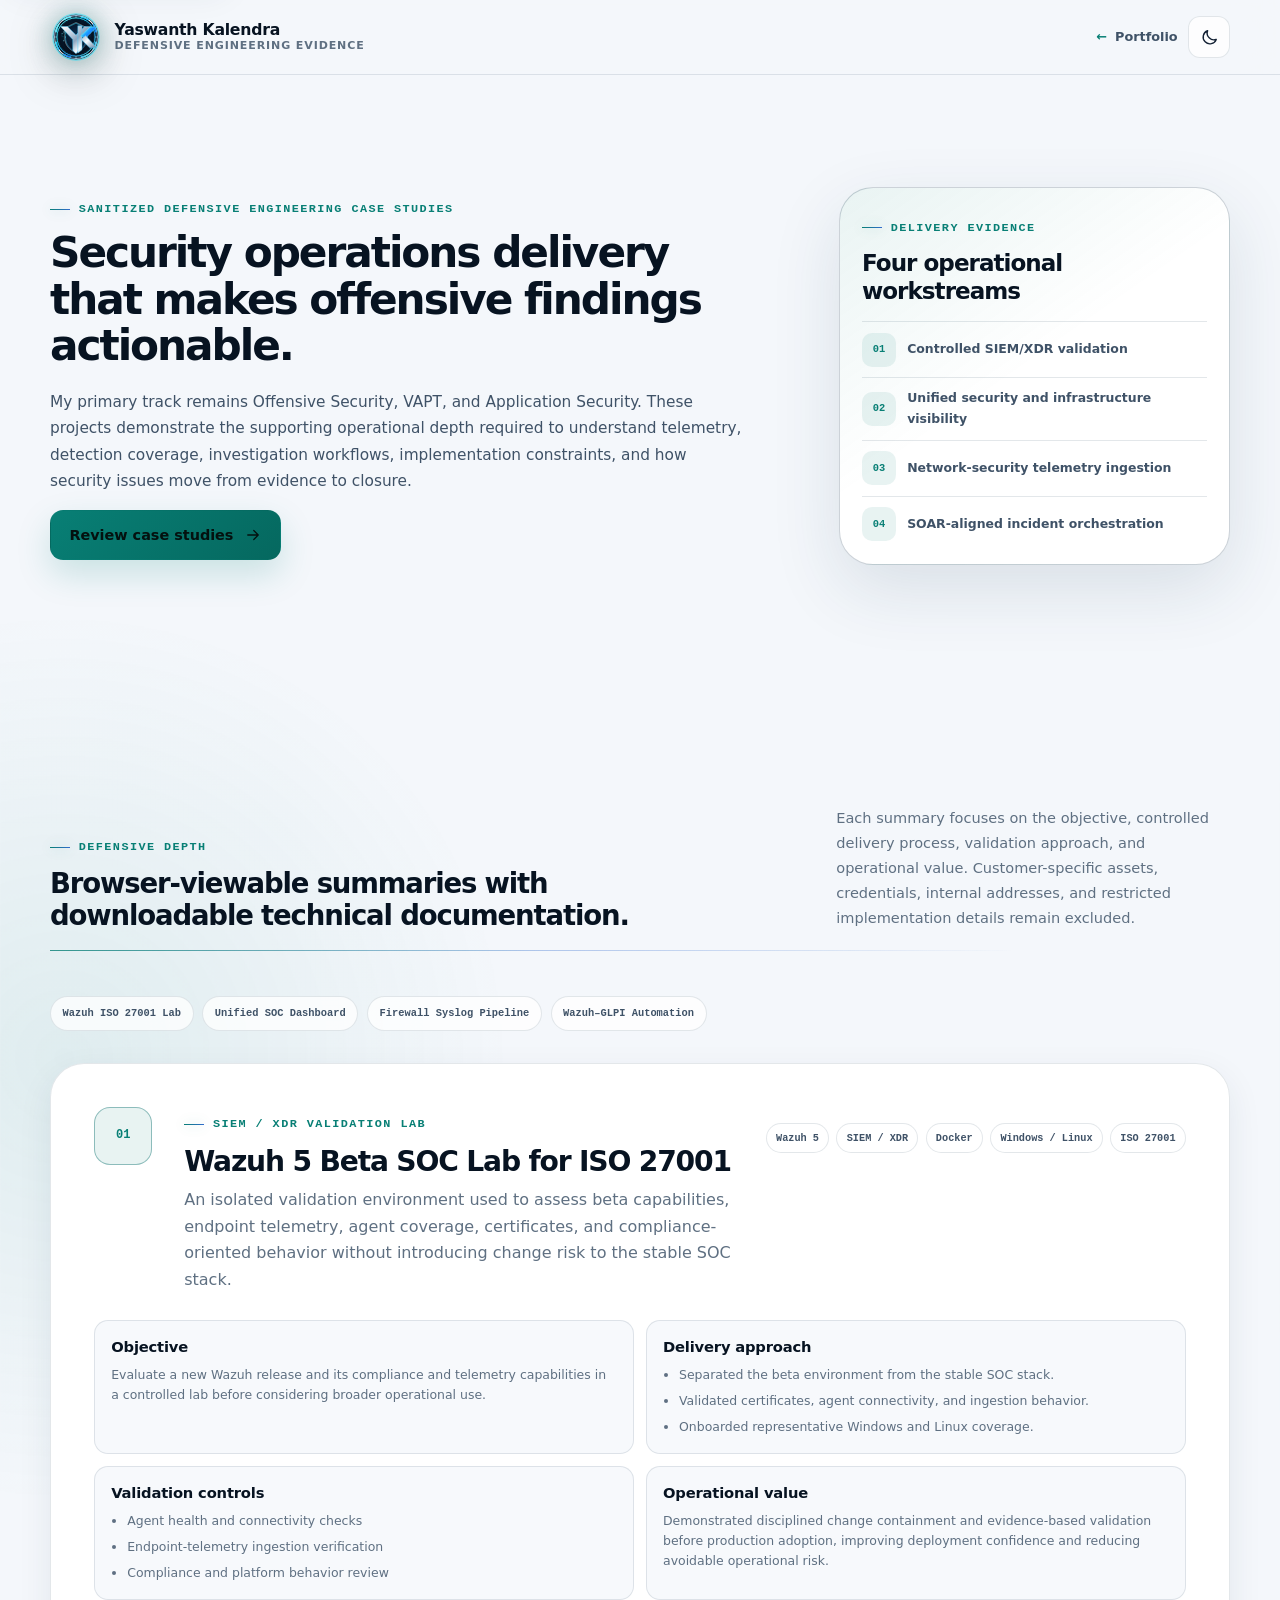
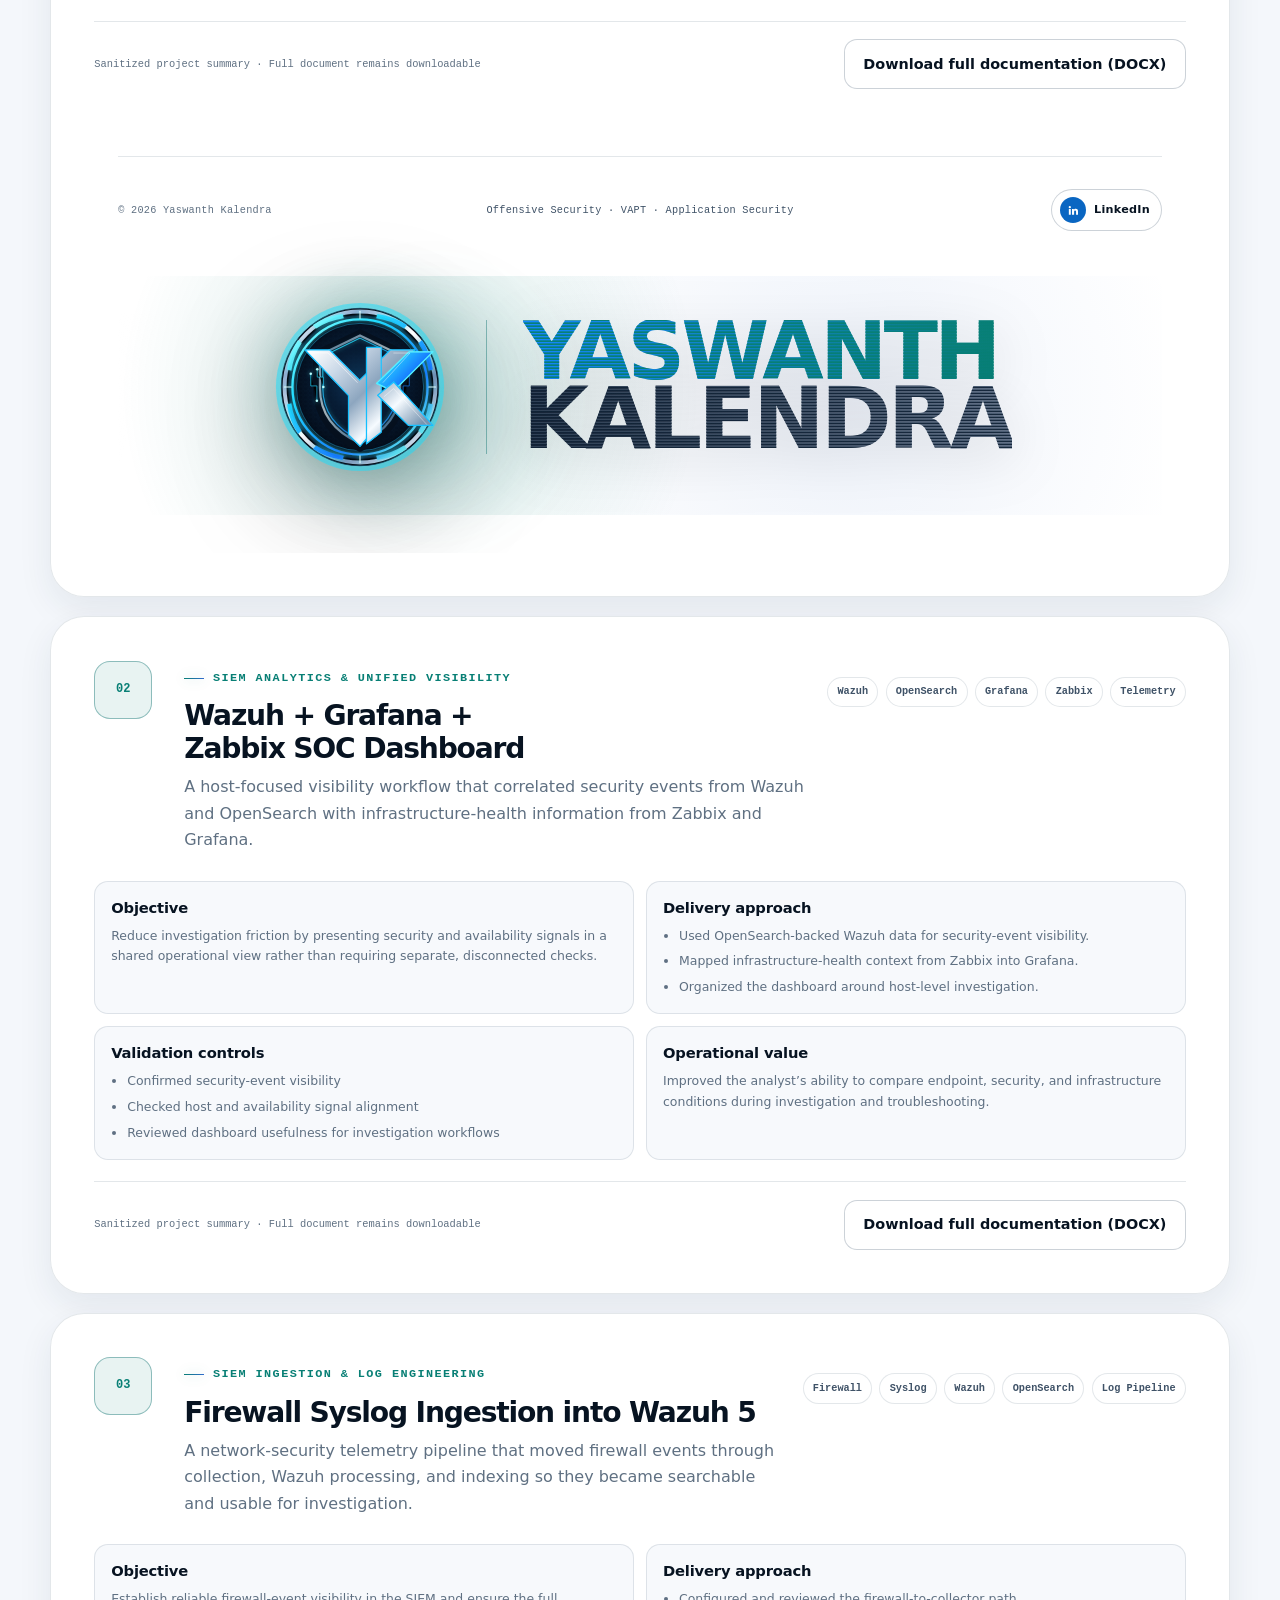
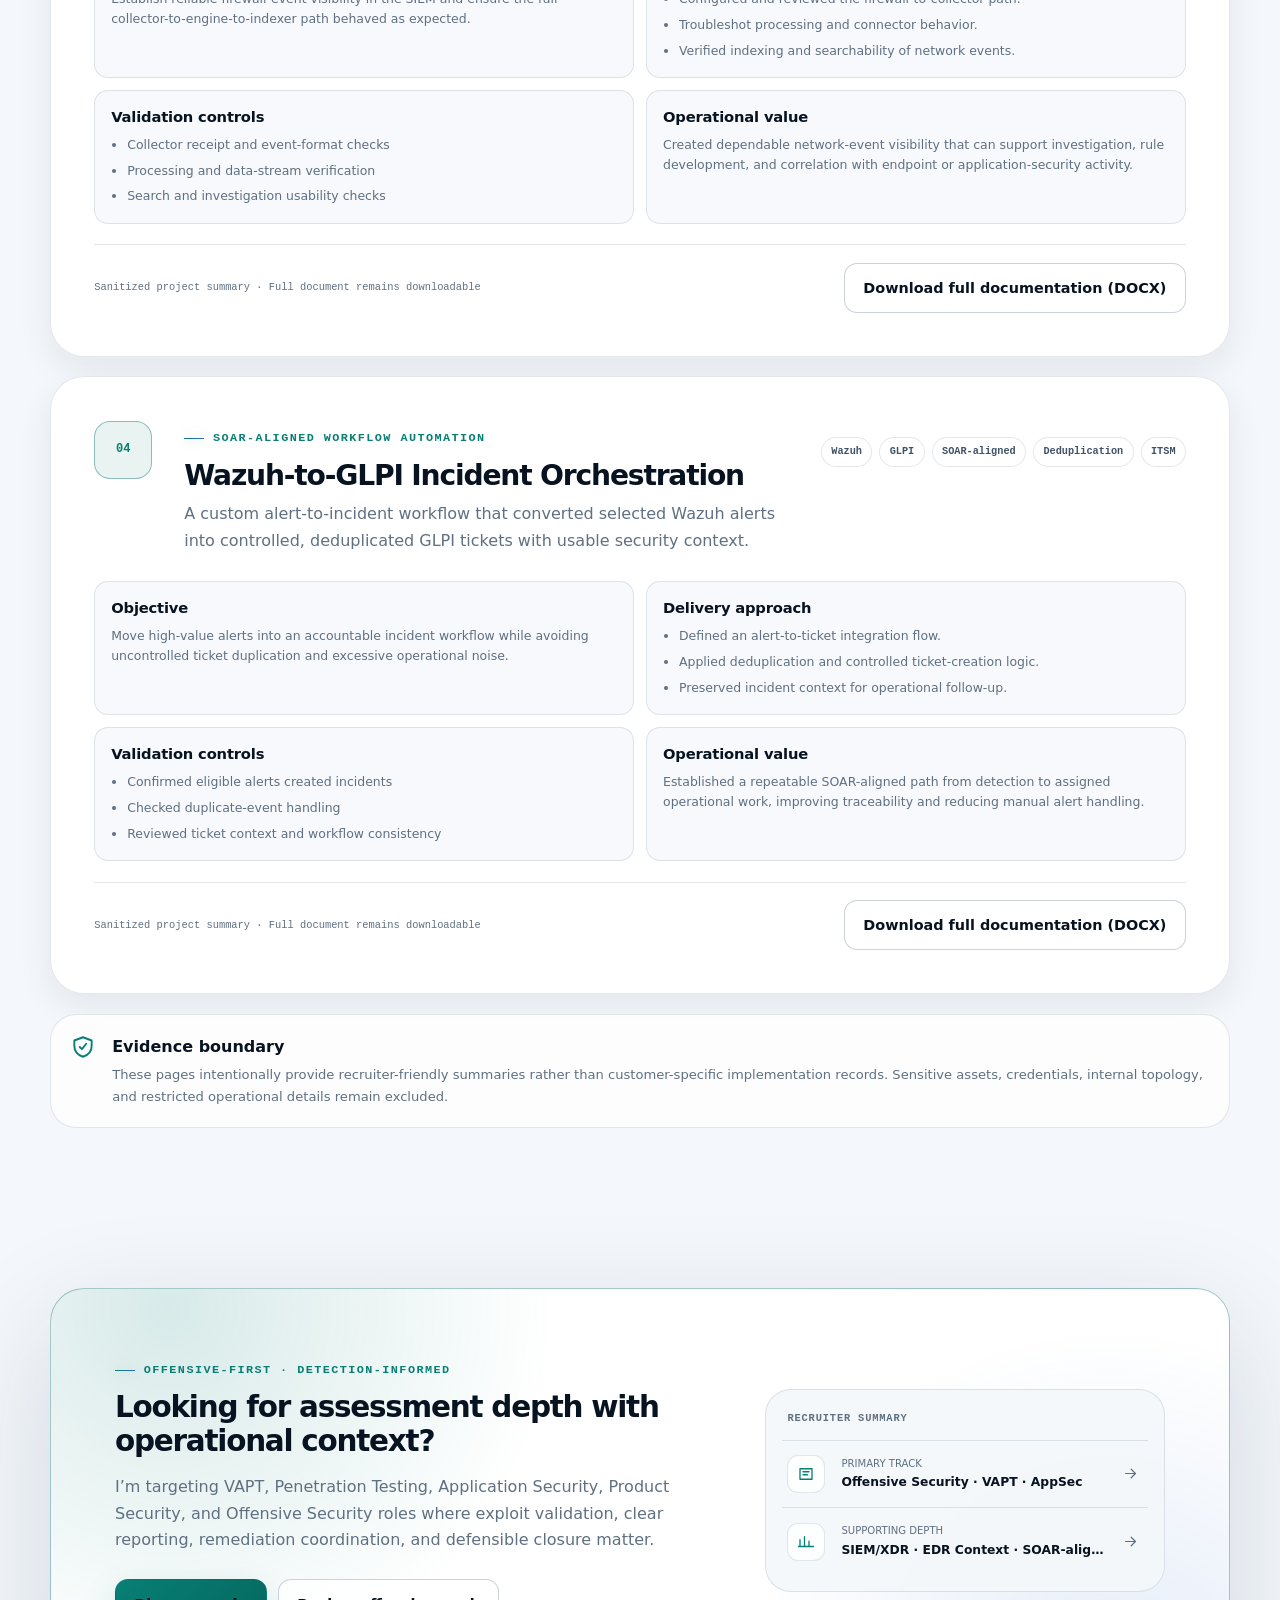
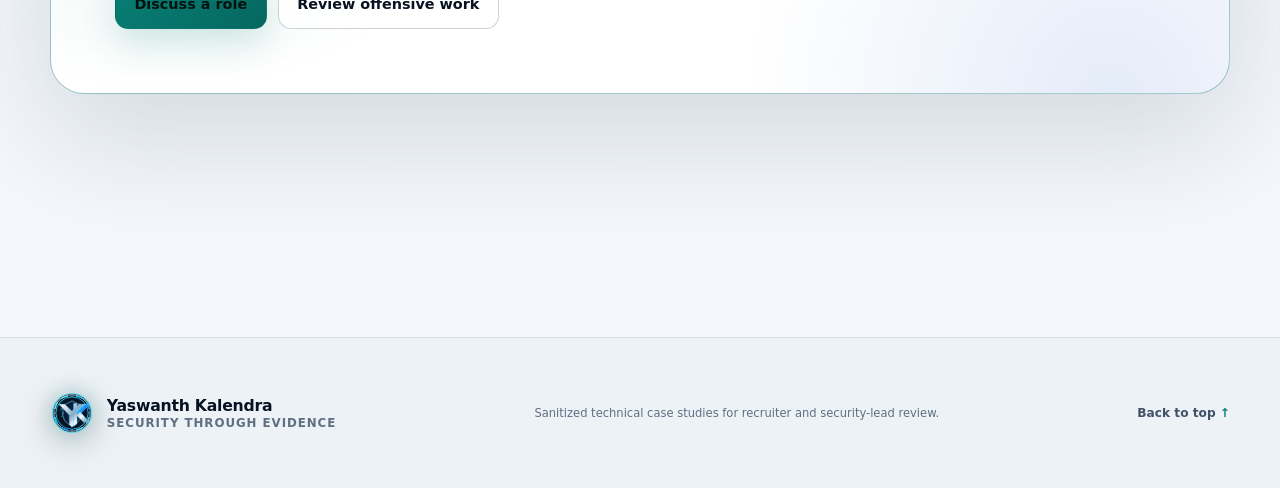
==== commit 93eaff86: "Apply redesigned Circular Elite SVG logo" ====
--- a/case-studies/index.html
+++ b/case-studies/index.html
@@ -17,9 +17,9 @@
   <meta property="og:description" content="Security operations and telemetry engineering that strengthens offensive-security delivery.">
   <meta property="og:image" content="https://kalendra456.github.io/kalendra/assets/email-background.jpg">
 
-  <link rel="icon" href="../assets/yk-chatgpt-shared-logo.png" type="image/png">
-  <link rel="apple-touch-icon" href="../assets/yk-chatgpt-shared-logo.png">
-  <link rel="stylesheet" href="../style.css?v=25">
+  <link rel="icon" href="../assets/yk-circular-elite-v2.svg" type="image/svg+xml">
+  <link rel="apple-touch-icon" href="../assets/yk-circular-elite-v2.svg">
+  <link rel="stylesheet" href="../style.css?v=26">
   <link rel="stylesheet" href="../polish.css?v=1">
   <link rel="stylesheet" href="../typography.css?v=1">
 
@@ -35,7 +35,7 @@
       }
     })();
   </script>
-  <link rel="stylesheet" href="../footer-signature.css?v=4">
+  <link rel="stylesheet" href="../footer-signature.css?v=5">
 </head>
 <body class="case-study-hub-body">
   <div class="scroll-progress" aria-hidden="true"><span id="scrollProgress"></span></div>
@@ -50,7 +50,7 @@
   <header class="site-header case-study-hub-header" id="siteHeader">
     <div class="shell header-inner">
       <a class="brand" href="../" aria-label="Return to Yaswanth Kalendra portfolio">
-        <img class="brand-mark" src="../assets/yk-chatgpt-shared-logo.png" width="42" height="42" alt="">
+        <img class="brand-mark" src="../assets/yk-circular-elite-v2.svg" width="42" height="42" alt="">
         <span class="brand-copy"><strong>Yaswanth Kalendra</strong><span>Defensive engineering evidence</span></span>
       </a>
 
@@ -308,7 +308,7 @@
   <footer class="site-footer">
     <div class="shell footer-inner">
       <a class="brand footer-brand" href="../" aria-label="Return to portfolio">
-        <img class="brand-mark" src="../assets/yk-chatgpt-shared-logo.png" width="38" height="38" alt="">
+        <img class="brand-mark" src="../assets/yk-circular-elite-v2.svg" width="38" height="38" alt="">
         <span class="brand-copy"><strong>Yaswanth Kalendra</strong><span>Security through evidence</span></span>
       </a>
       <p>Sanitized technical case studies for recruiter and security-lead review.</p>
--- a/style.css
+++ b/style.css
@@ -3816,7 +3816,7 @@
 
 
 /* Circular Elite brand mark */
-.brand-mark[src$="yk-chatgpt-shared-logo.png"] {
+.brand-mark[src$="yk-circular-elite-v2.svg"] {
   width: 46px;
   height: 46px;
   object-fit: contain;
@@ -3826,18 +3826,18 @@
     drop-shadow(0 0 10px color-mix(in srgb, var(--accent) 28%, transparent));
 }
 
-.footer-brand .brand-mark[src$="yk-chatgpt-shared-logo.png"] {
+.footer-brand .brand-mark[src$="yk-circular-elite-v2.svg"] {
   width: 42px;
   height: 42px;
 }
 
-.error-panel .brand-mark[src$="yk-chatgpt-shared-logo.png"] {
+.error-panel .brand-mark[src$="yk-circular-elite-v2.svg"] {
   width: 64px;
   height: 64px;
 }
 
 @media (max-width: 620px) {
-  .brand-mark[src$="yk-chatgpt-shared-logo.png"] {
+  .brand-mark[src$="yk-circular-elite-v2.svg"] {
     width: 42px;
     height: 42px;
   }
@@ -3845,7 +3845,7 @@
 
 
 /* Exact ChatGPT-shared Circular Elite logo */
-.brand-mark[src$="yk-chatgpt-shared-logo.png"] {
+.brand-mark[src$="yk-circular-elite-v2.svg"] {
   display: block !important;
   width: 46px;
   height: 46px;
@@ -3859,20 +3859,20 @@
     drop-shadow(0 0 11px color-mix(in srgb, var(--accent) 32%, transparent));
 }
 
-.footer-brand .brand-mark[src$="yk-chatgpt-shared-logo.png"] {
+.footer-brand .brand-mark[src$="yk-circular-elite-v2.svg"] {
   width: 42px;
   height: 42px;
   flex-basis: 42px;
 }
 
-.error-panel .brand-mark[src$="yk-chatgpt-shared-logo.png"] {
+.error-panel .brand-mark[src$="yk-circular-elite-v2.svg"] {
   width: 64px;
   height: 64px;
   flex-basis: 64px;
 }
 
 @media (max-width: 620px) {
-  .brand-mark[src$="yk-chatgpt-shared-logo.png"] {
+  .brand-mark[src$="yk-circular-elite-v2.svg"] {
     width: 42px;
     height: 42px;
     flex-basis: 42px;
--- a/footer-signature.css
+++ b/footer-signature.css
@@ -1,11 +1,75 @@
-/* Signature footer wordmark — portfolio identity treatment */
+/* Circular Elite identity treatment — navigation, footer and signature lockup */
+
+/* Compact brand mark: detailed enough to read, restrained enough for the header. */
+.site-header .brand {
+  gap: .78rem;
+}
+
+.site-header .brand-mark[src$="yk-circular-elite-v2.svg"] {
+  display: block !important;
+  width: 52px !important;
+  height: 52px !important;
+  flex: 0 0 52px !important;
+  object-fit: contain;
+  object-position: center;
+  border-radius: 50%;
+  opacity: 1 !important;
+  visibility: visible !important;
+  filter:
+    drop-shadow(0 10px 22px rgba(0, 0, 0, .26))
+    drop-shadow(0 0 12px color-mix(in srgb, var(--accent) 34%, transparent));
+  transform: translateZ(0);
+  transition: transform 260ms var(--ease), filter 260ms var(--ease);
+}
+
+.site-header .brand:hover .brand-mark[src$="yk-circular-elite-v2.svg"],
+.site-header .brand:focus-visible .brand-mark[src$="yk-circular-elite-v2.svg"] {
+  transform: scale(1.045);
+  filter:
+    drop-shadow(0 12px 25px rgba(0, 0, 0, .28))
+    drop-shadow(0 0 16px color-mix(in srgb, var(--accent) 42%, transparent));
+}
+
+.site-header .brand-copy {
+  gap: .04rem;
+}
+
+.site-header .brand-copy strong {
+  font-size: .98rem;
+  line-height: 1.12;
+}
+
+.site-header .brand-copy span {
+  font-size: .69rem;
+  line-height: 1.28;
+}
+
+.footer-brand .brand-mark[src$="yk-circular-elite-v2.svg"] {
+  display: block !important;
+  width: 44px !important;
+  height: 44px !important;
+  flex: 0 0 44px !important;
+  object-fit: contain;
+  border-radius: 50%;
+  opacity: 1 !important;
+  visibility: visible !important;
+  filter:
+    drop-shadow(0 8px 18px rgba(0, 0, 0, .22))
+    drop-shadow(0 0 10px color-mix(in srgb, var(--accent) 28%, transparent));
+}
+
+.error-panel .brand-mark[src$="yk-circular-elite-v2.svg"] {
+  width: 68px !important;
+  height: 68px !important;
+  flex: 0 0 68px !important;
+}
 
 .signature-footer {
   position: relative;
   overflow: hidden;
   margin-top: clamp(2rem, 4vw, 3.5rem);
   border-top: 1px solid var(--border);
-  padding: clamp(1.35rem, 2.5vw, 2rem) 0 clamp(1.2rem, 2.4vw, 2.1rem);
+  padding: clamp(1.35rem, 2.5vw, 2rem) 0 clamp(1.6rem, 3vw, 2.8rem);
 }
 
 .signature-footer-meta {
@@ -71,49 +135,73 @@
   stroke: none;
 }
 
-/* Large footer brand lockup: shield on the left, stacked name on the right. */
+/*
+ * Premium desktop lockup:
+ *
+ *   [ CIRCULAR YK ]  |  YASWANTH
+ *                    |  KALENDRA
+ */
 .signature-wordmark-wrap {
   position: relative;
   display: grid;
-  width: min(100%, 1180px);
-  grid-template-columns: clamp(8.25rem, 10.5vw, 11rem) max-content;
+  width: min(100%, 1230px);
+  grid-template-columns: clamp(11.5rem, 14vw, 14rem) max-content;
   align-items: center;
   justify-content: center;
-  column-gap: clamp(1.6rem, 3.1vw, 3.35rem);
-  margin: clamp(1.65rem, 3.25vw, 3rem) auto 0;
-  padding: clamp(.7rem, 1.35vw, 1.15rem) clamp(.35rem, 1vw, .8rem) clamp(1.35rem, 2.5vw, 2.3rem);
+  column-gap: clamp(1.6rem, 2.7vw, 2.8rem);
+  margin: clamp(1.8rem, 3.5vw, 3.2rem) auto 0;
+  padding: clamp(.8rem, 1.5vw, 1.25rem) clamp(.6rem, 1.2vw, 1rem) clamp(1.5rem, 2.8vw, 2.5rem);
   background:
-    radial-gradient(circle at 34% 48%, color-mix(in srgb, var(--accent) 15%, transparent), transparent 42%),
-    radial-gradient(circle at 66% 54%, color-mix(in srgb, var(--blue) 7%, transparent), transparent 48%);
+    radial-gradient(circle at 28% 48%, color-mix(in srgb, var(--accent) 17%, transparent), transparent 38%),
+    radial-gradient(circle at 70% 52%, color-mix(in srgb, var(--blue) 8%, transparent), transparent 46%);
+  isolation: isolate;
 }
 
 .signature-wordmark-wrap::before {
   position: relative;
-  z-index: 1;
+  z-index: 2;
   display: block;
   width: 100%;
   aspect-ratio: 1;
   grid-column: 1;
   grid-row: 1;
-  background: url("assets/yk-chatgpt-shared-logo.png") center / contain no-repeat;
+  background: url("assets/yk-circular-elite-v2.svg") center / 100% 100% no-repeat;
   content: "";
   filter:
-    drop-shadow(0 22px 48px rgba(0, 0, 0, .28))
-    drop-shadow(0 0 30px color-mix(in srgb, var(--accent) 24%, transparent));
+    drop-shadow(0 28px 54px rgba(0, 0, 0, .34))
+    drop-shadow(0 0 34px color-mix(in srgb, var(--accent) 30%, transparent));
+  transform: translateZ(0);
+}
+
+.signature-wordmark-wrap::after {
+  position: absolute;
+  z-index: 0;
+  width: clamp(15rem, 25vw, 28rem);
+  height: clamp(15rem, 25vw, 28rem);
+  grid-column: 1;
+  grid-row: 1;
+  border-radius: 50%;
+  background: radial-gradient(circle, color-mix(in srgb, var(--accent) 13%, transparent), transparent 67%);
+  content: "";
+  pointer-events: none;
+  filter: blur(18px);
 }
 
 .signature-wordmark {
   position: relative;
-  z-index: 1;
+  z-index: 2;
   display: flex;
   width: auto;
+  min-width: 0;
   align-items: flex-start;
   flex-direction: column;
   justify-content: center;
-  gap: .07em;
+  gap: .075em;
   grid-column: 2;
   grid-row: 1;
   margin: 0;
+  border-left: 1px solid color-mix(in srgb, var(--accent) 35%, var(--border));
+  padding-left: clamp(1.7rem, 2.8vw, 3rem);
   overflow: visible;
   font-family: var(--font-sans);
   font-weight: 900;
@@ -130,13 +218,13 @@
   color: transparent;
   -webkit-background-clip: text;
   background-clip: text;
-  letter-spacing: -.04em;
+  letter-spacing: -.041em;
   white-space: nowrap;
-  filter: drop-shadow(0 12px 28px rgba(0, 0, 0, .12));
+  filter: drop-shadow(0 12px 28px rgba(0, 0, 0, .13));
 }
 
 .signature-wordmark .signature-first {
-  font-size: clamp(4rem, 6.45vw, 7.15rem);
+  font-size: clamp(4rem, 6.2vw, 7.15rem);
   background-image:
     repeating-linear-gradient(
       0deg,
@@ -148,7 +236,7 @@
 }
 
 .signature-wordmark .signature-last {
-  font-size: clamp(4.25rem, 6.95vw, 7.7rem);
+  font-size: clamp(4.25rem, 6.65vw, 7.65rem);
   background-image:
     repeating-linear-gradient(
       0deg,
@@ -161,7 +249,7 @@
 
 .signature-wordmark::after {
   position: absolute;
-  inset: -4% -5%;
+  inset: -5% -4% -5% 0;
   background: linear-gradient(105deg, transparent 36%, rgba(255, 255, 255, .11) 49%, transparent 61%);
   content: "";
   pointer-events: none;
@@ -187,17 +275,21 @@
 
 @media (max-width: 1180px) {
   .signature-wordmark-wrap {
-    width: min(100%, 960px);
-    grid-template-columns: clamp(7.25rem, 11.5vw, 9.25rem) max-content;
-    column-gap: clamp(1.35rem, 2.7vw, 2.45rem);
+    width: min(100%, 980px);
+    grid-template-columns: clamp(9.5rem, 13.2vw, 11.5rem) max-content;
+    column-gap: clamp(1.25rem, 2.3vw, 2rem);
+  }
+
+  .signature-wordmark {
+    padding-left: clamp(1.35rem, 2.4vw, 2.25rem);
   }
 
   .signature-wordmark .signature-first {
-    font-size: clamp(3.55rem, 7.4vw, 6.15rem);
+    font-size: clamp(3.5rem, 7vw, 6rem);
   }
 
   .signature-wordmark .signature-last {
-    font-size: clamp(3.8rem, 7.95vw, 6.65rem);
+    font-size: clamp(3.75rem, 7.45vw, 6.45rem);
   }
 }
 
@@ -211,27 +303,34 @@
   }
 
   .signature-wordmark-wrap {
-    width: min(100%, 760px);
-    grid-template-columns: clamp(5.8rem, 13vw, 7.6rem) max-content;
-    column-gap: clamp(1rem, 2.6vw, 1.8rem);
-    margin-top: 1.8rem;
+    width: min(100%, 780px);
+    grid-template-columns: clamp(7.5rem, 15vw, 9rem) max-content;
+    column-gap: clamp(1rem, 2.1vw, 1.6rem);
+    margin-top: 1.9rem;
   }
 
   .signature-wordmark {
     gap: .075em;
+    padding-left: clamp(1.05rem, 2.3vw, 1.7rem);
     line-height: .83;
   }
 
   .signature-wordmark .signature-first {
-    font-size: clamp(2.85rem, 8.5vw, 4.85rem);
+    font-size: clamp(2.85rem, 8.2vw, 4.75rem);
   }
 
   .signature-wordmark .signature-last {
-    font-size: clamp(3.05rem, 9.15vw, 5.25rem);
-  }
-}
-
-@media (max-width: 620px) {
+    font-size: clamp(3.05rem, 8.75vw, 5.1rem);
+  }
+}
+
+@media (max-width: 700px) {
+  .site-header .brand-mark[src$="yk-circular-elite-v2.svg"] {
+    width: 46px !important;
+    height: 46px !important;
+    flex-basis: 46px !important;
+  }
+
   .signature-footer-meta {
     grid-template-columns: 1fr;
     justify-items: center;
@@ -246,13 +345,22 @@
   .signature-wordmark-wrap {
     width: 100%;
     grid-template-columns: 1fr;
+    grid-template-rows: auto auto;
     justify-items: center;
-    row-gap: 1.15rem;
+    row-gap: 1rem;
     padding-inline: 0;
   }
 
   .signature-wordmark-wrap::before {
-    width: clamp(4.8rem, 23vw, 6.5rem);
+    width: clamp(7.25rem, 31vw, 10rem);
+    grid-column: 1;
+    grid-row: 1;
+    background-size: 108% 108%;
+  }
+
+  .signature-wordmark-wrap::after {
+    width: 15rem;
+    height: 15rem;
     grid-column: 1;
     grid-row: 1;
   }
@@ -262,6 +370,10 @@
     gap: .08em;
     grid-column: 1;
     grid-row: 2;
+    border-top: 1px solid color-mix(in srgb, var(--accent) 30%, var(--border));
+    border-left: 0;
+    padding-top: 1.25rem;
+    padding-left: 0;
     line-height: .85;
     text-align: center;
   }
@@ -271,21 +383,21 @@
   }
 
   .signature-wordmark .signature-first {
-    font-size: clamp(2.75rem, 15vw, 4.7rem);
+    font-size: clamp(2.7rem, 14.3vw, 4.55rem);
   }
 
   .signature-wordmark .signature-last {
-    font-size: clamp(2.95rem, 16vw, 5.05rem);
+    font-size: clamp(2.9rem, 15.3vw, 4.9rem);
   }
 }
 
 @media (max-width: 380px) {
   .signature-wordmark .signature-first {
-    font-size: clamp(2.3rem, 14vw, 3.25rem);
+    font-size: clamp(2.3rem, 13.6vw, 3.25rem);
   }
 
   .signature-wordmark .signature-last {
-    font-size: clamp(2.48rem, 15vw, 3.55rem);
+    font-size: clamp(2.48rem, 14.6vw, 3.55rem);
   }
 }
 
@@ -294,7 +406,8 @@
     animation: none;
   }
 
-  .signature-linkedin {
+  .signature-linkedin,
+  .site-header .brand-mark[src$="yk-circular-elite-v2.svg"] {
     transition: none;
   }
 }
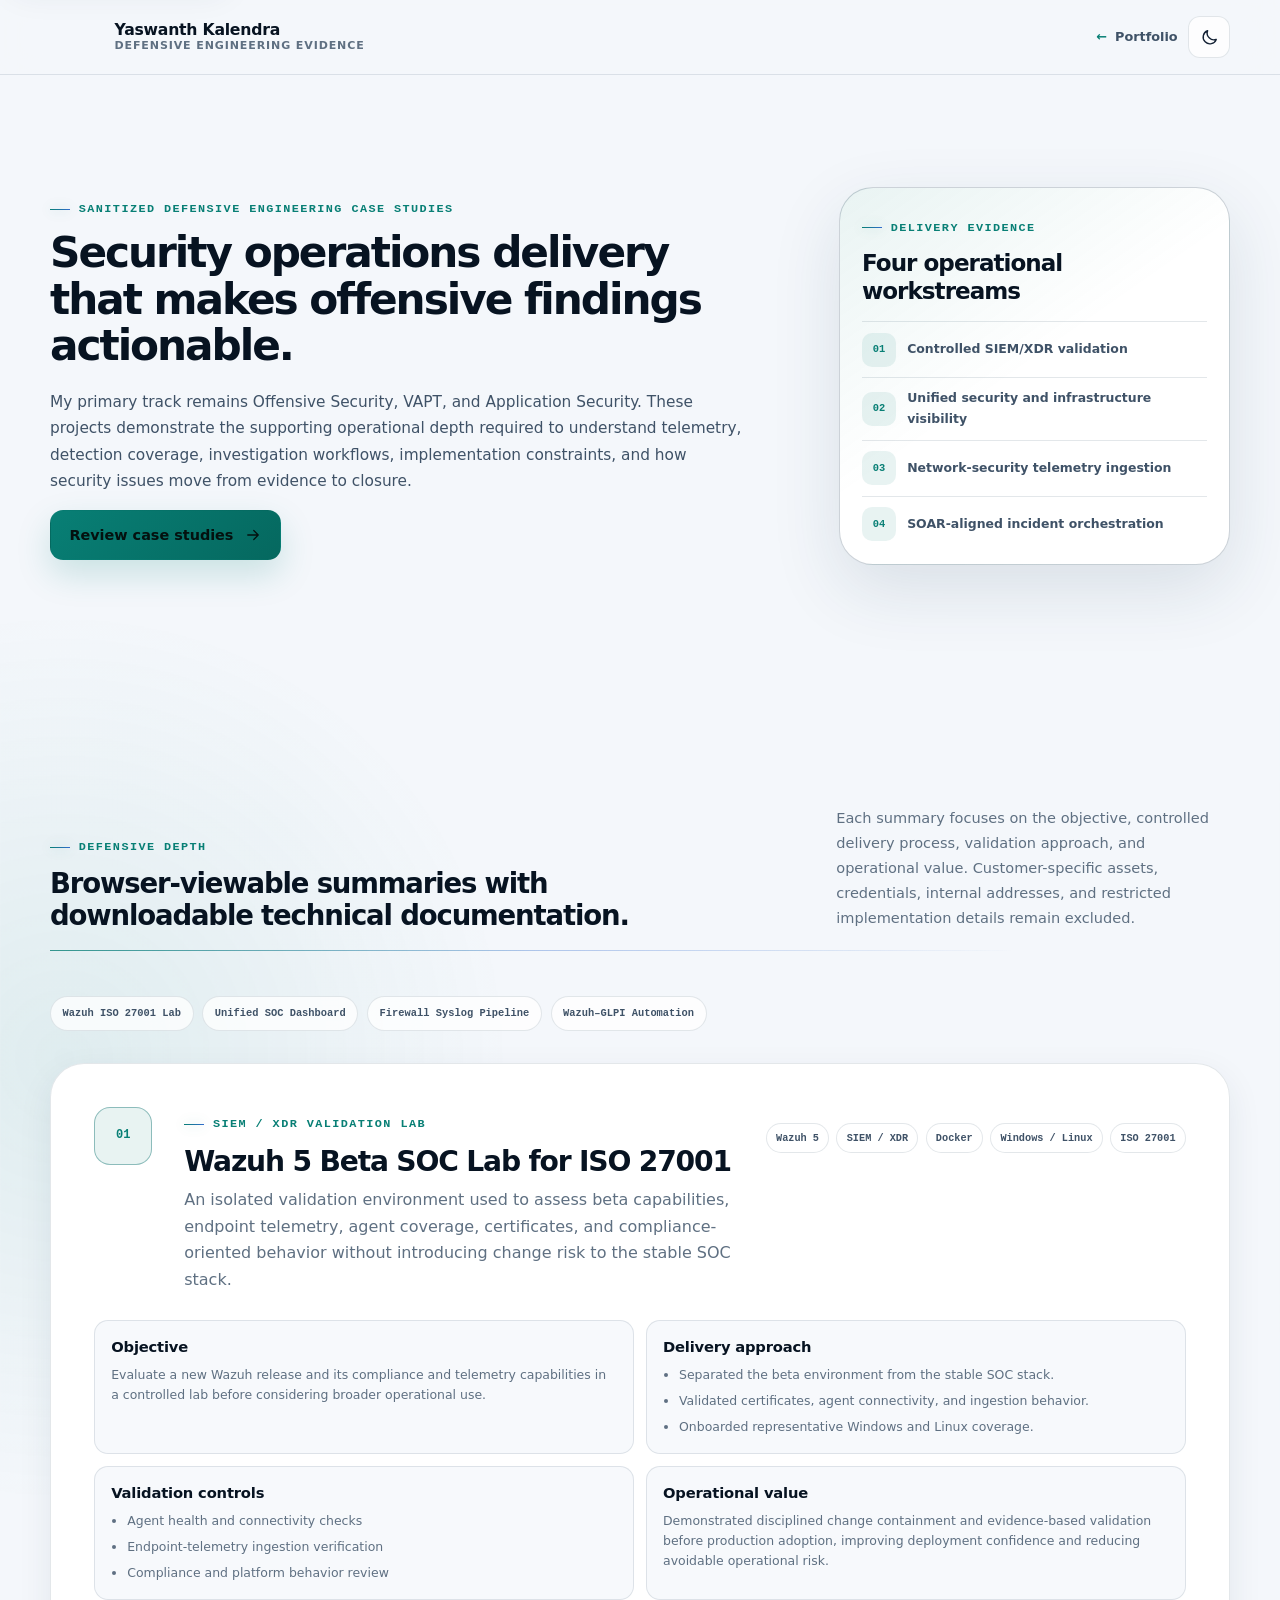
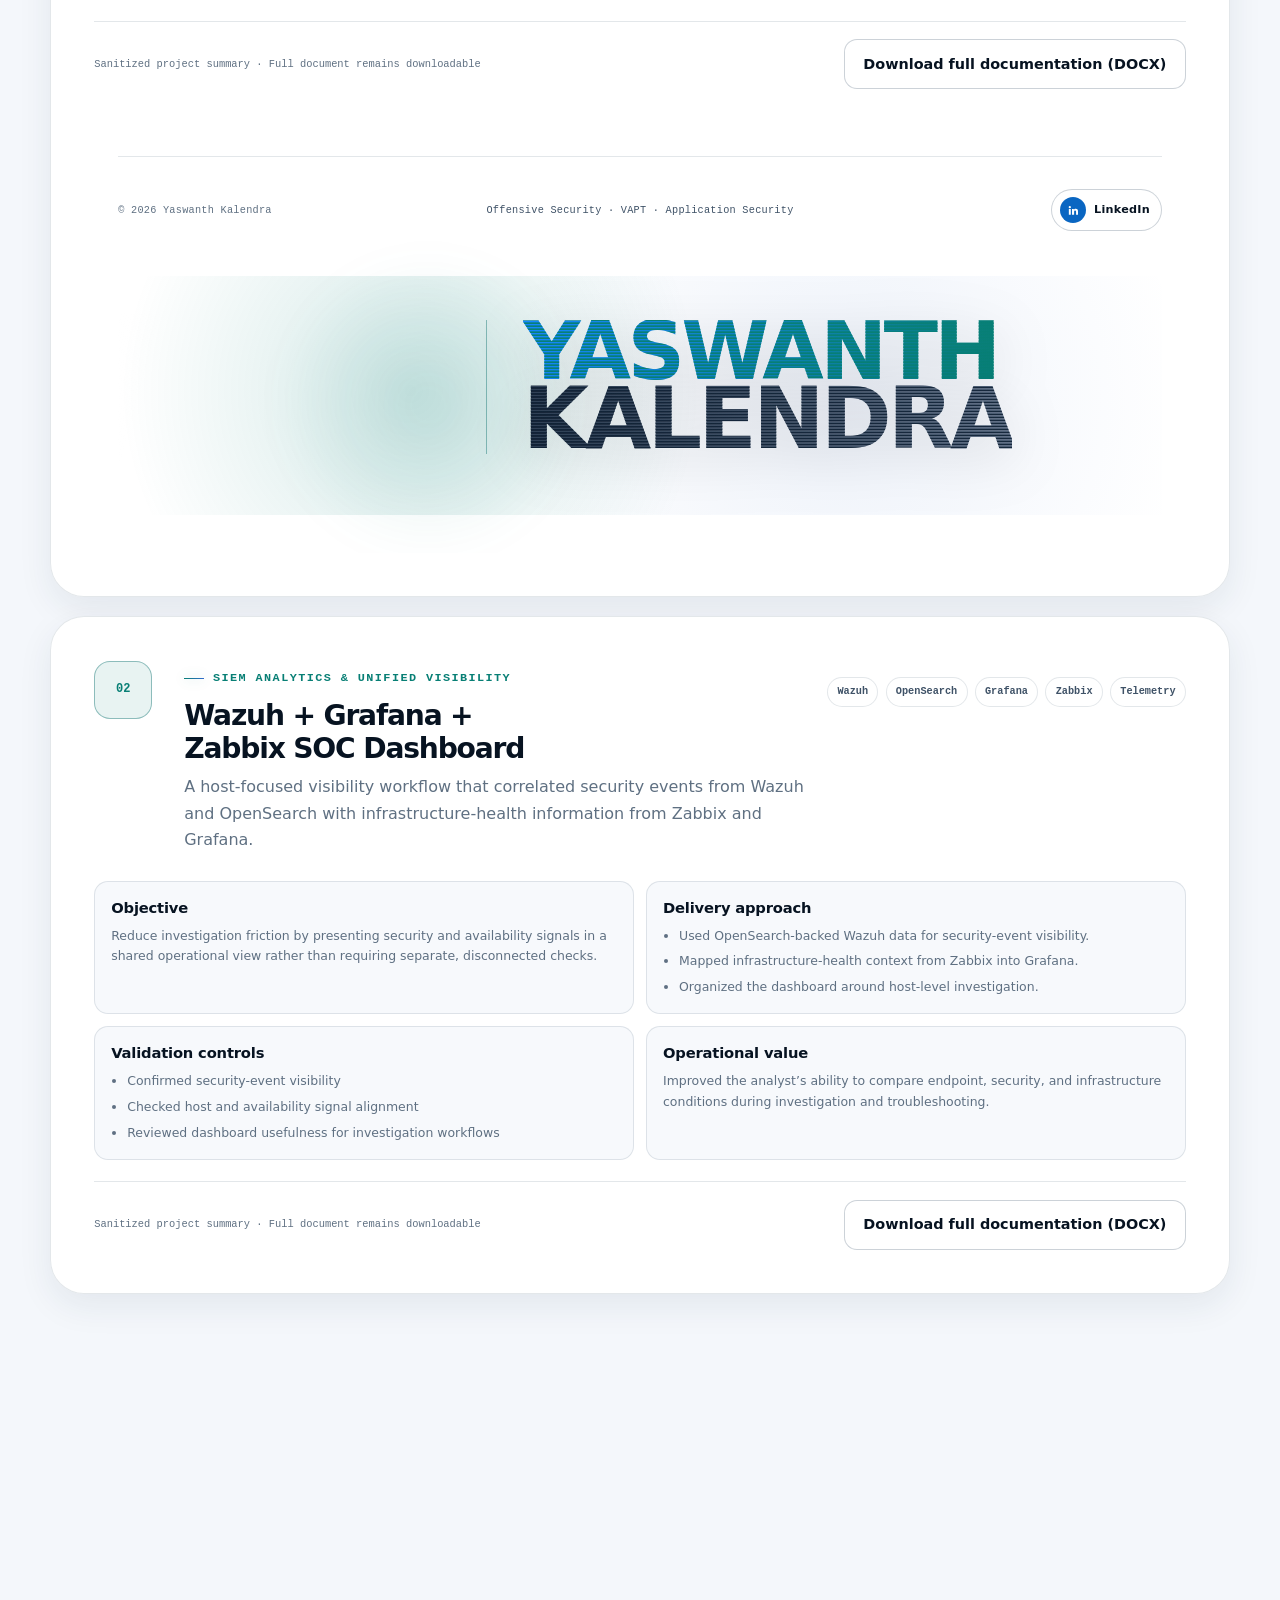
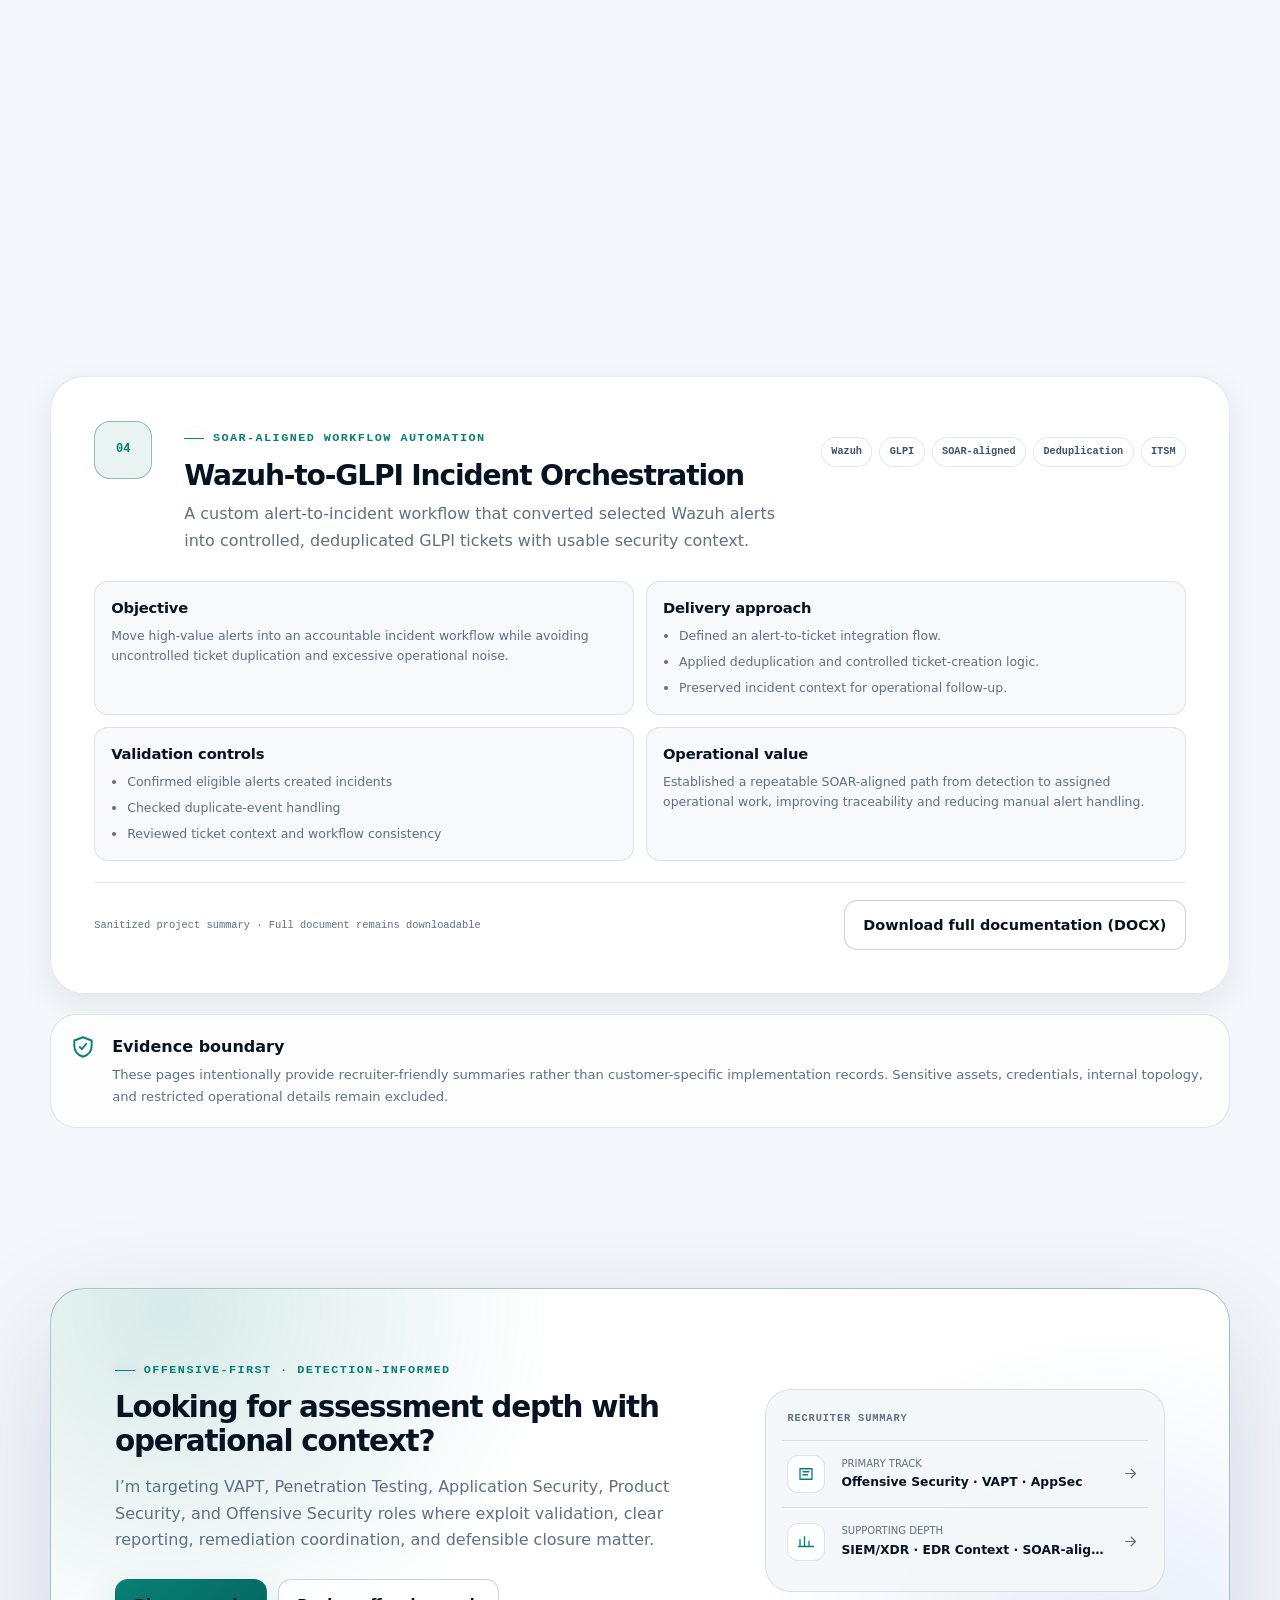
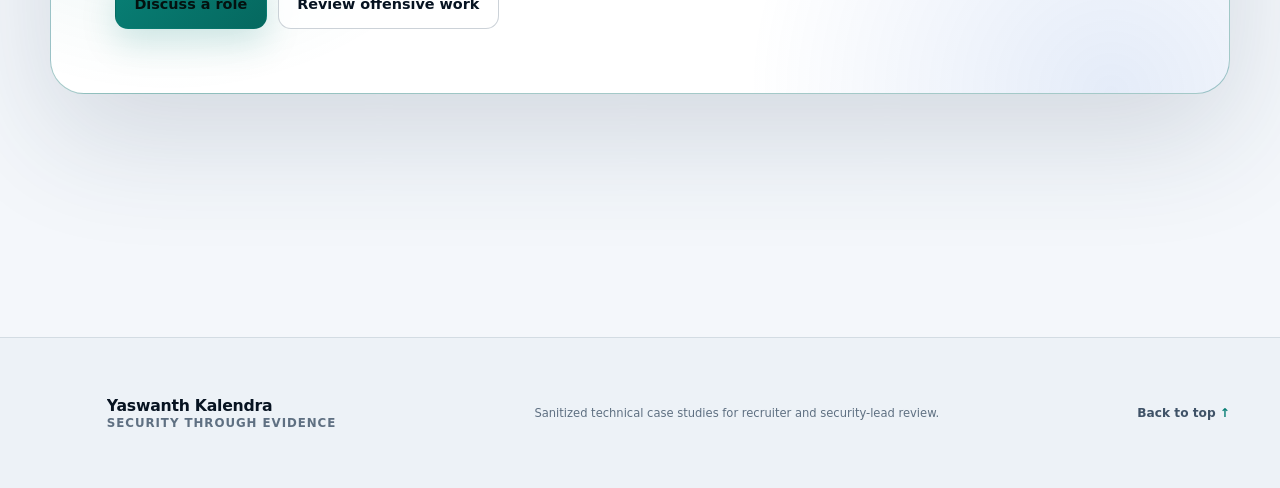
==== commit 1fa0ce9e: "Restore reliable YK logo rendering across portfolio" ====
--- a/case-studies/index.html
+++ b/case-studies/index.html
@@ -17,9 +17,9 @@
   <meta property="og:description" content="Security operations and telemetry engineering that strengthens offensive-security delivery.">
   <meta property="og:image" content="https://kalendra456.github.io/kalendra/assets/email-background.jpg">
 
-  <link rel="icon" href="../assets/yk-circular-elite-v2.svg" type="image/svg+xml">
-  <link rel="apple-touch-icon" href="../assets/yk-circular-elite-v2.svg">
-  <link rel="stylesheet" href="../style.css?v=26">
+  <link rel="icon" href="../assets/yk-chatgpt-shared-logo.png" type="image/png">
+  <link rel="apple-touch-icon" href="../assets/yk-chatgpt-shared-logo.png">
+  <link rel="stylesheet" href="../style.css?v=27">
   <link rel="stylesheet" href="../polish.css?v=1">
   <link rel="stylesheet" href="../typography.css?v=1">
 
@@ -35,7 +35,7 @@
       }
     })();
   </script>
-  <link rel="stylesheet" href="../footer-signature.css?v=5">
+  <link rel="stylesheet" href="../footer-signature.css?v=6">
 </head>
 <body class="case-study-hub-body">
   <div class="scroll-progress" aria-hidden="true"><span id="scrollProgress"></span></div>
@@ -50,7 +50,7 @@
   <header class="site-header case-study-hub-header" id="siteHeader">
     <div class="shell header-inner">
       <a class="brand" href="../" aria-label="Return to Yaswanth Kalendra portfolio">
-        <img class="brand-mark" src="../assets/yk-circular-elite-v2.svg" width="42" height="42" alt="">
+        <img class="brand-mark" src="../assets/yk-chatgpt-shared-logo.png" width="42" height="42" alt="">
         <span class="brand-copy"><strong>Yaswanth Kalendra</strong><span>Defensive engineering evidence</span></span>
       </a>
 
@@ -308,7 +308,7 @@
   <footer class="site-footer">
     <div class="shell footer-inner">
       <a class="brand footer-brand" href="../" aria-label="Return to portfolio">
-        <img class="brand-mark" src="../assets/yk-circular-elite-v2.svg" width="38" height="38" alt="">
+        <img class="brand-mark" src="../assets/yk-chatgpt-shared-logo.png" width="38" height="38" alt="">
         <span class="brand-copy"><strong>Yaswanth Kalendra</strong><span>Security through evidence</span></span>
       </a>
       <p>Sanitized technical case studies for recruiter and security-lead review.</p>
--- a/style.css
+++ b/style.css
@@ -3816,7 +3816,7 @@
 
 
 /* Circular Elite brand mark */
-.brand-mark[src$="yk-circular-elite-v2.svg"] {
+.brand-mark[src$="yk-chatgpt-shared-logo.png"] {
   width: 46px;
   height: 46px;
   object-fit: contain;
@@ -3826,18 +3826,18 @@
     drop-shadow(0 0 10px color-mix(in srgb, var(--accent) 28%, transparent));
 }
 
-.footer-brand .brand-mark[src$="yk-circular-elite-v2.svg"] {
+.footer-brand .brand-mark[src$="yk-chatgpt-shared-logo.png"] {
   width: 42px;
   height: 42px;
 }
 
-.error-panel .brand-mark[src$="yk-circular-elite-v2.svg"] {
+.error-panel .brand-mark[src$="yk-chatgpt-shared-logo.png"] {
   width: 64px;
   height: 64px;
 }
 
 @media (max-width: 620px) {
-  .brand-mark[src$="yk-circular-elite-v2.svg"] {
+  .brand-mark[src$="yk-chatgpt-shared-logo.png"] {
     width: 42px;
     height: 42px;
   }
@@ -3845,7 +3845,7 @@
 
 
 /* Exact ChatGPT-shared Circular Elite logo */
-.brand-mark[src$="yk-circular-elite-v2.svg"] {
+.brand-mark[src$="yk-chatgpt-shared-logo.png"] {
   display: block !important;
   width: 46px;
   height: 46px;
@@ -3859,20 +3859,20 @@
     drop-shadow(0 0 11px color-mix(in srgb, var(--accent) 32%, transparent));
 }
 
-.footer-brand .brand-mark[src$="yk-circular-elite-v2.svg"] {
+.footer-brand .brand-mark[src$="yk-chatgpt-shared-logo.png"] {
   width: 42px;
   height: 42px;
   flex-basis: 42px;
 }
 
-.error-panel .brand-mark[src$="yk-circular-elite-v2.svg"] {
+.error-panel .brand-mark[src$="yk-chatgpt-shared-logo.png"] {
   width: 64px;
   height: 64px;
   flex-basis: 64px;
 }
 
 @media (max-width: 620px) {
-  .brand-mark[src$="yk-circular-elite-v2.svg"] {
+  .brand-mark[src$="yk-chatgpt-shared-logo.png"] {
     width: 42px;
     height: 42px;
     flex-basis: 42px;
--- a/footer-signature.css
+++ b/footer-signature.css
@@ -5,7 +5,7 @@
   gap: .78rem;
 }
 
-.site-header .brand-mark[src$="yk-circular-elite-v2.svg"] {
+.site-header .brand-mark[src$="yk-chatgpt-shared-logo.png"] {
   display: block !important;
   width: 52px !important;
   height: 52px !important;
@@ -22,8 +22,8 @@
   transition: transform 260ms var(--ease), filter 260ms var(--ease);
 }
 
-.site-header .brand:hover .brand-mark[src$="yk-circular-elite-v2.svg"],
-.site-header .brand:focus-visible .brand-mark[src$="yk-circular-elite-v2.svg"] {
+.site-header .brand:hover .brand-mark[src$="yk-chatgpt-shared-logo.png"],
+.site-header .brand:focus-visible .brand-mark[src$="yk-chatgpt-shared-logo.png"] {
   transform: scale(1.045);
   filter:
     drop-shadow(0 12px 25px rgba(0, 0, 0, .28))
@@ -44,7 +44,7 @@
   line-height: 1.28;
 }
 
-.footer-brand .brand-mark[src$="yk-circular-elite-v2.svg"] {
+.footer-brand .brand-mark[src$="yk-chatgpt-shared-logo.png"] {
   display: block !important;
   width: 44px !important;
   height: 44px !important;
@@ -58,7 +58,7 @@
     drop-shadow(0 0 10px color-mix(in srgb, var(--accent) 28%, transparent));
 }
 
-.error-panel .brand-mark[src$="yk-circular-elite-v2.svg"] {
+.error-panel .brand-mark[src$="yk-chatgpt-shared-logo.png"] {
   width: 68px !important;
   height: 68px !important;
   flex: 0 0 68px !important;
@@ -165,7 +165,7 @@
   aspect-ratio: 1;
   grid-column: 1;
   grid-row: 1;
-  background: url("assets/yk-circular-elite-v2.svg") center / 100% 100% no-repeat;
+  background: url("assets/yk-chatgpt-shared-logo.png") center / 100% 100% no-repeat;
   content: "";
   filter:
     drop-shadow(0 28px 54px rgba(0, 0, 0, .34))
@@ -325,7 +325,7 @@
 }
 
 @media (max-width: 700px) {
-  .site-header .brand-mark[src$="yk-circular-elite-v2.svg"] {
+  .site-header .brand-mark[src$="yk-chatgpt-shared-logo.png"] {
     width: 46px !important;
     height: 46px !important;
     flex-basis: 46px !important;
@@ -407,7 +407,7 @@
   }
 
   .signature-linkedin,
-  .site-header .brand-mark[src$="yk-circular-elite-v2.svg"] {
+  .site-header .brand-mark[src$="yk-chatgpt-shared-logo.png"] {
     transition: none;
   }
 }
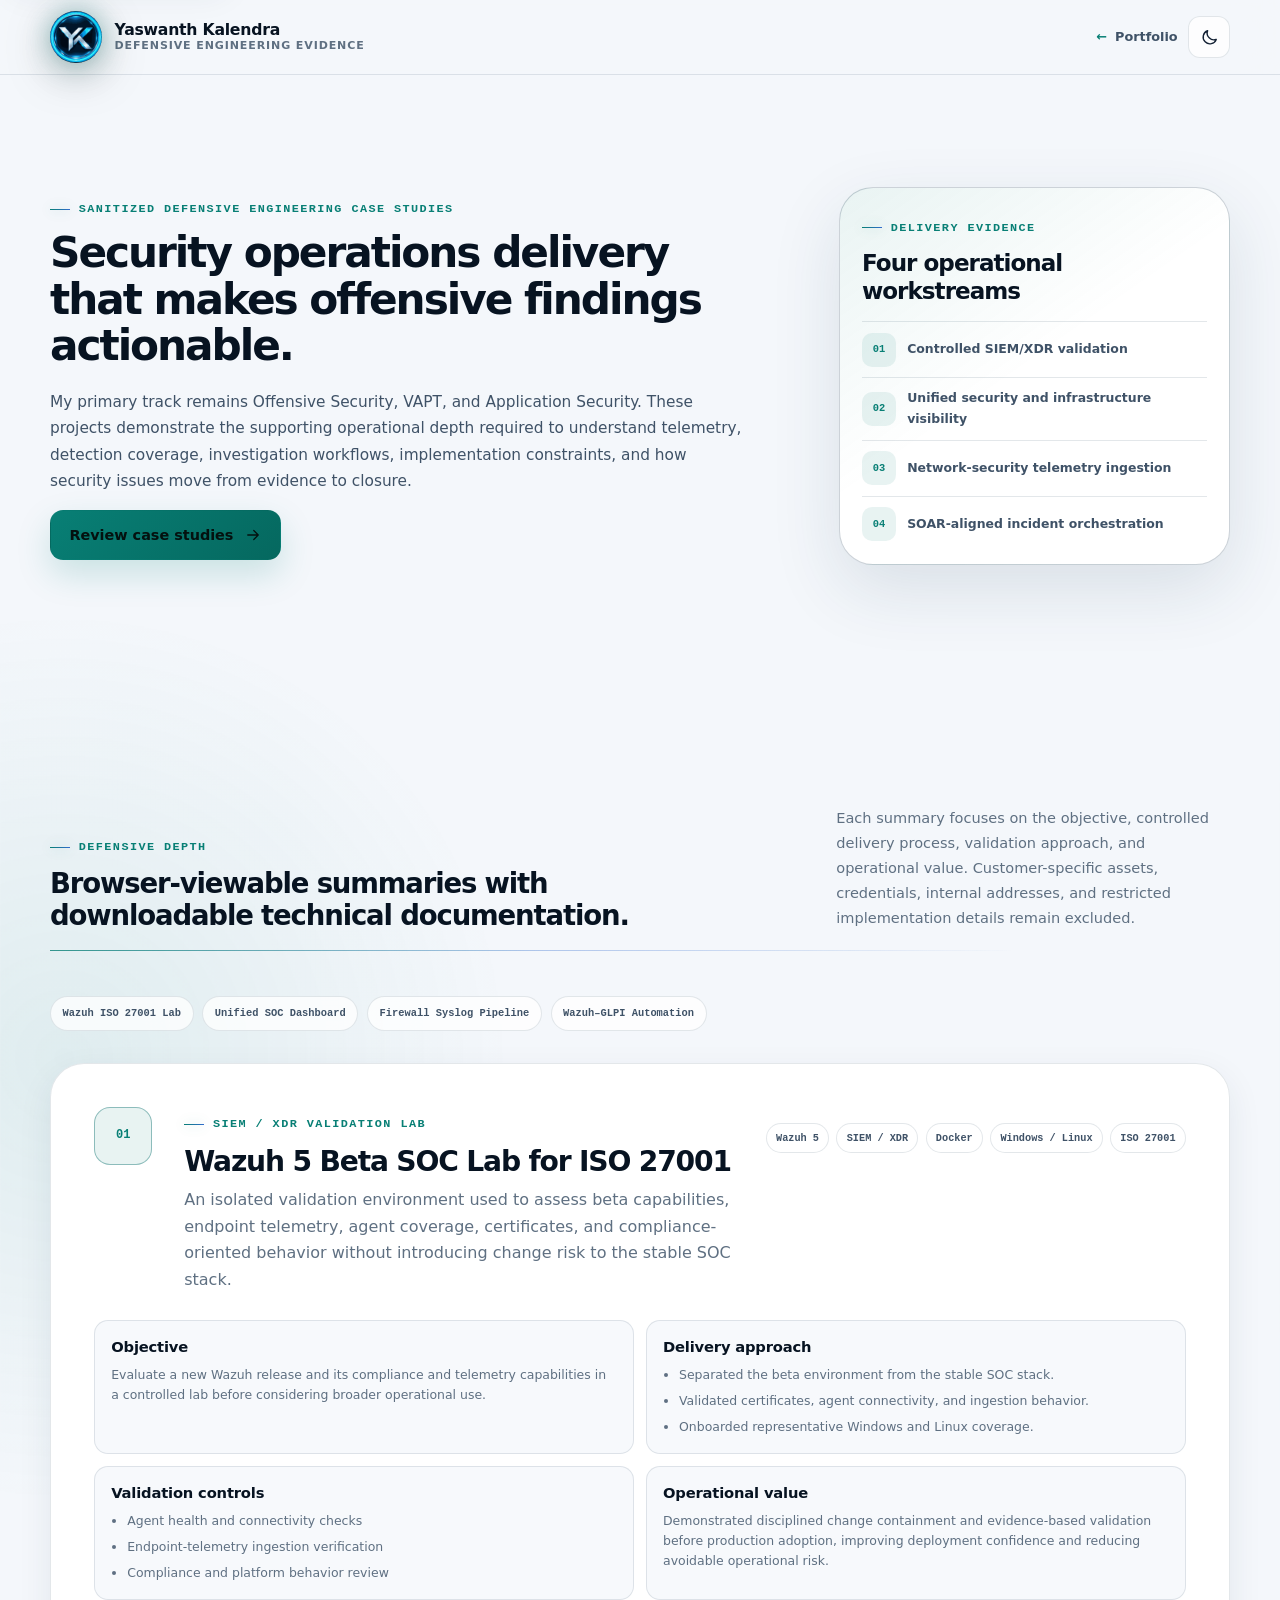
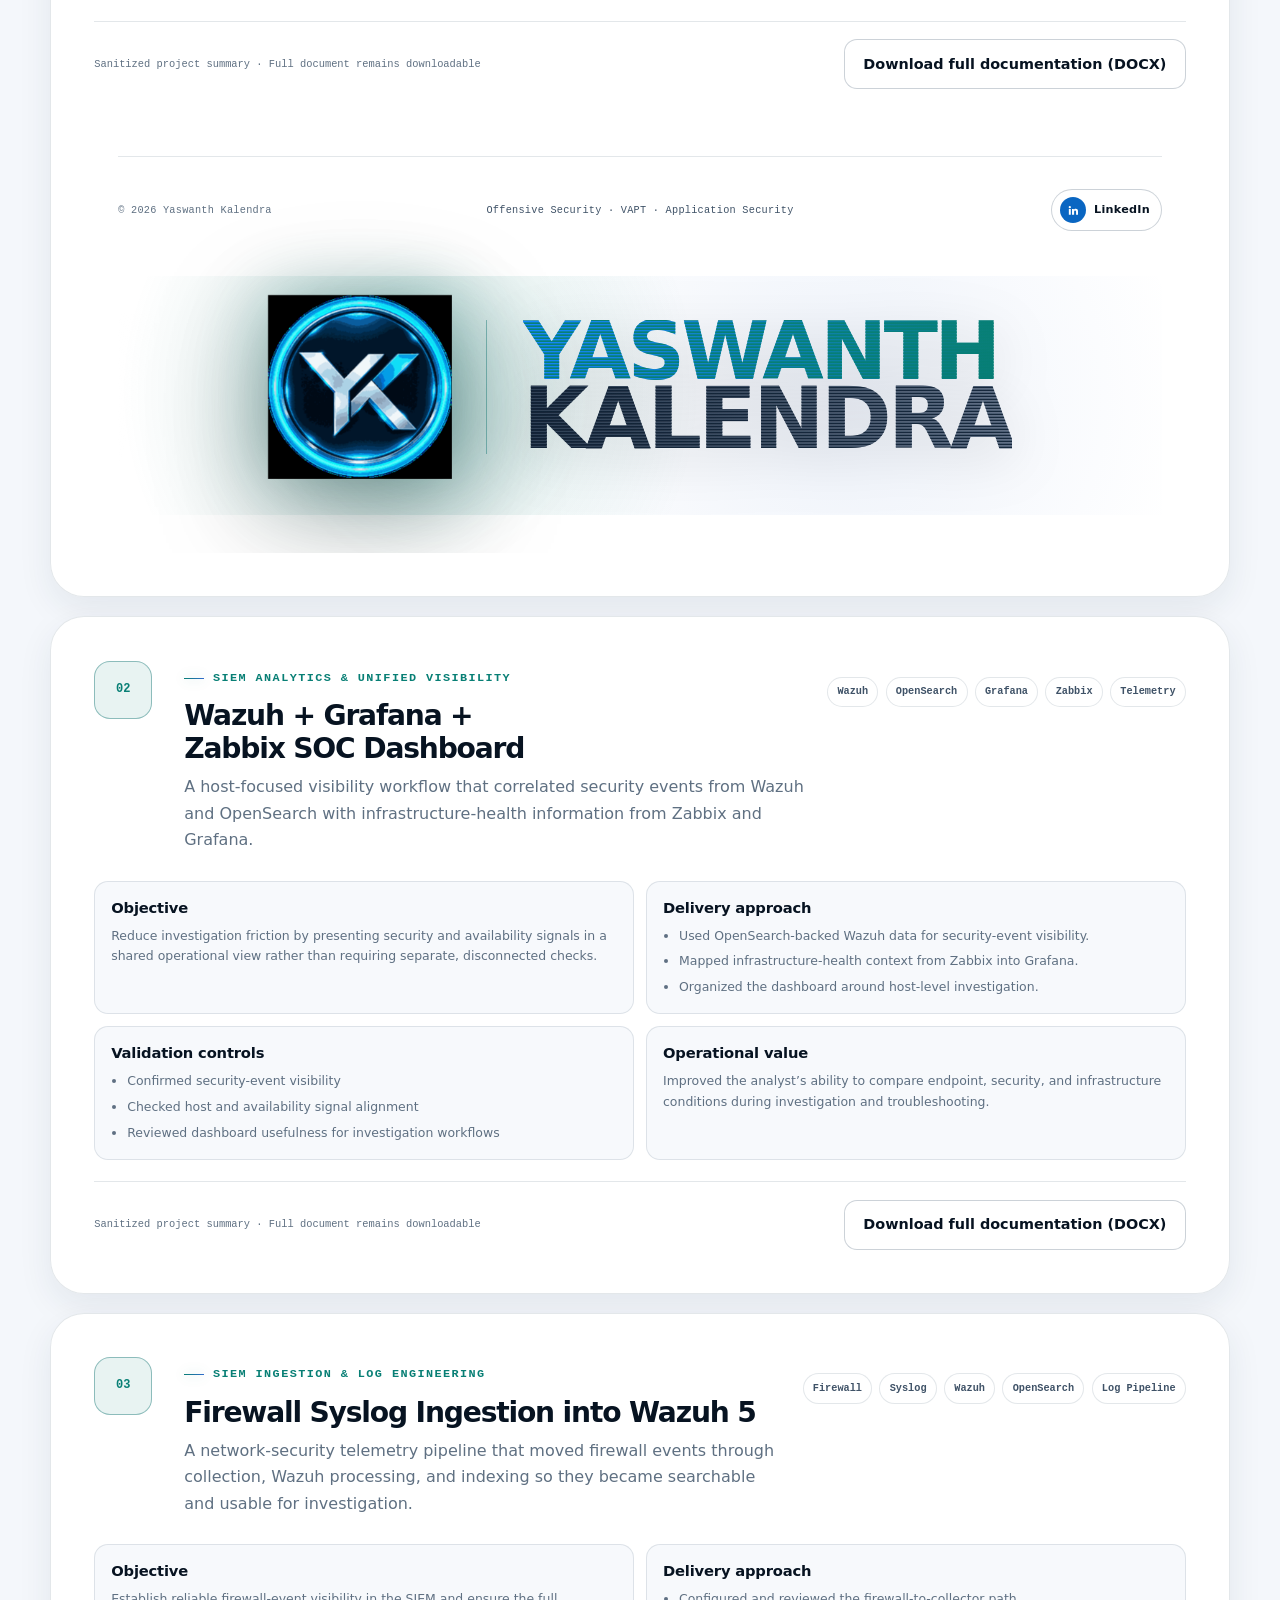
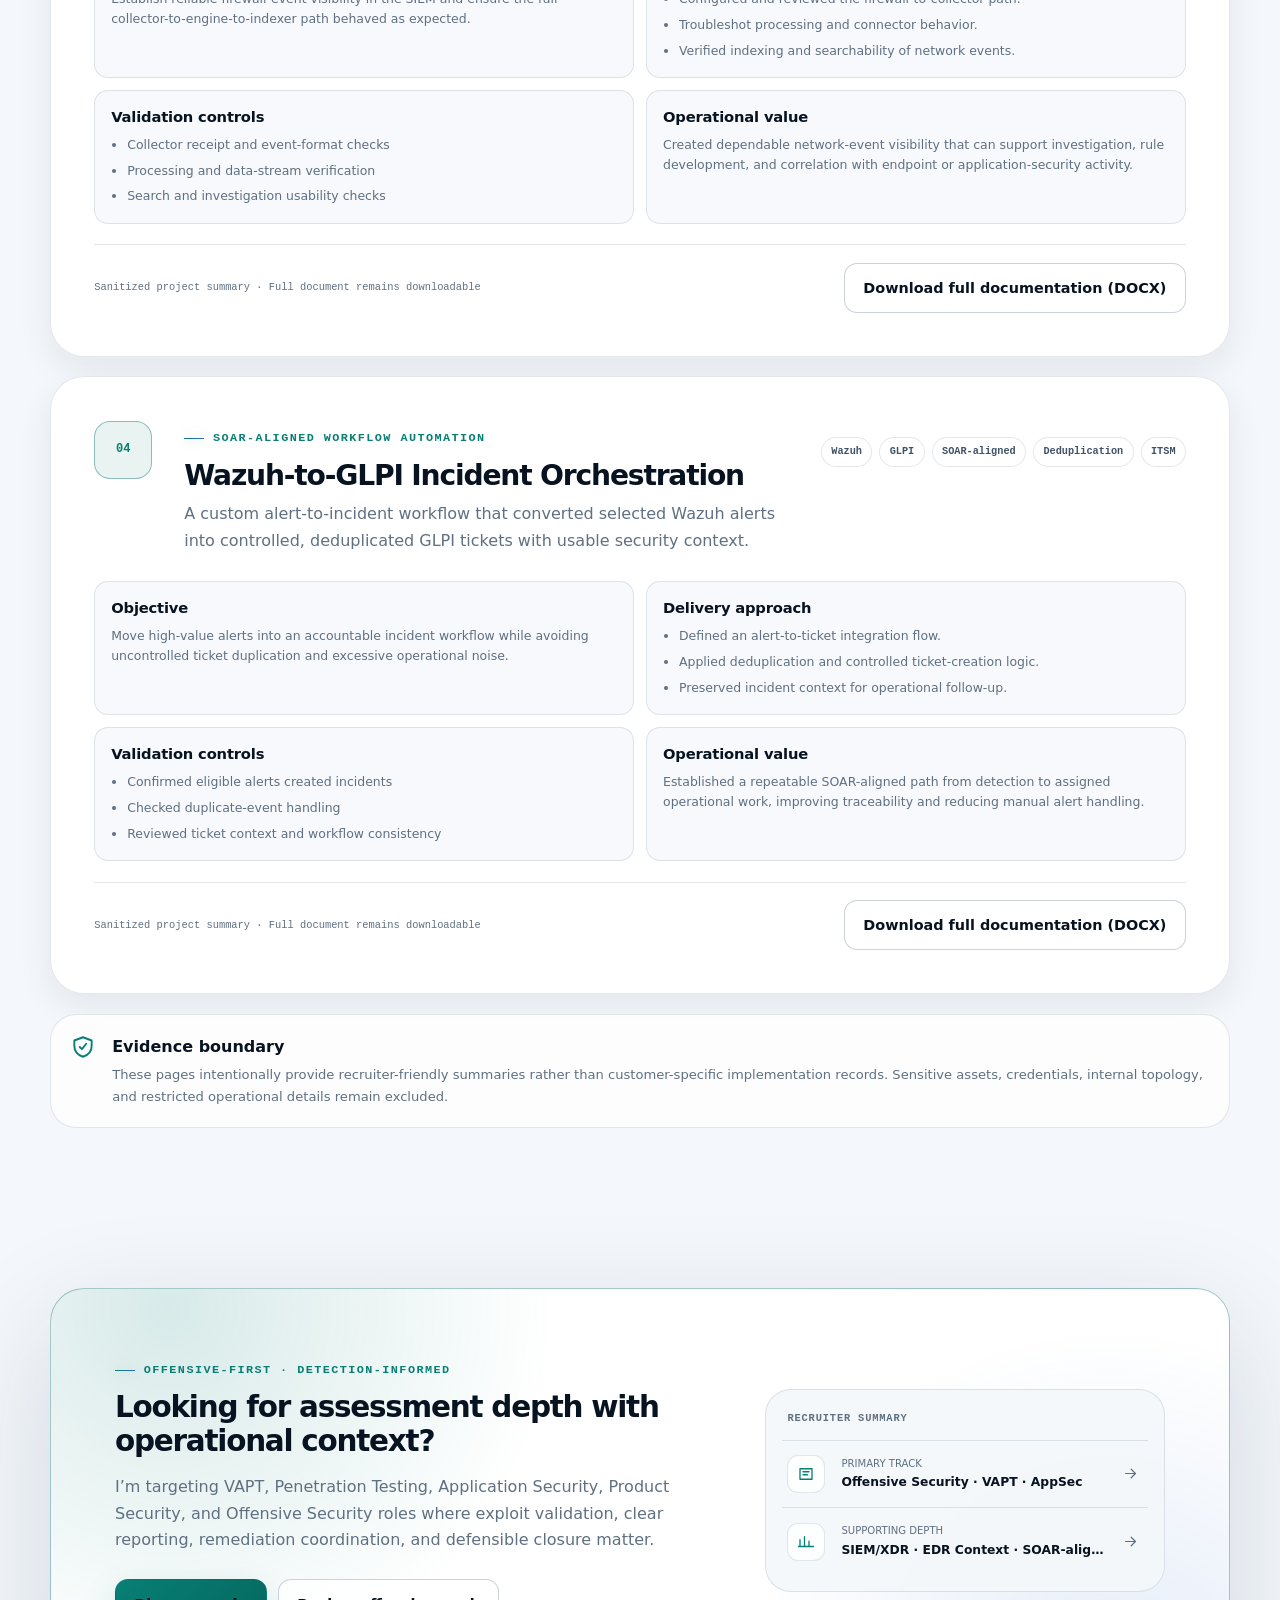
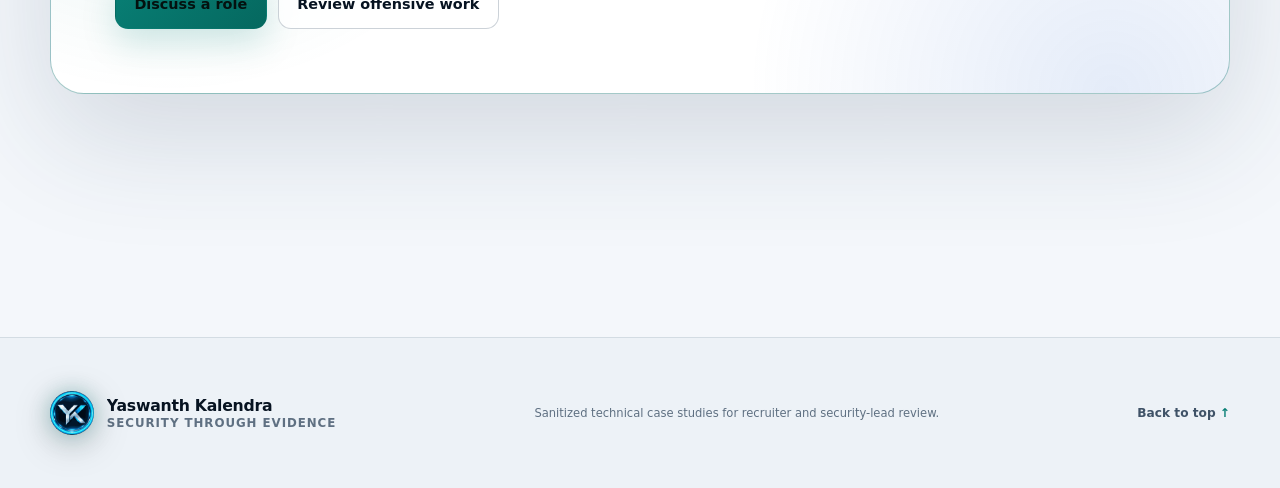
==== commit e7232521: "Use verified visible YK logo across portfolio" ====
--- a/case-studies/index.html
+++ b/case-studies/index.html
@@ -17,9 +17,9 @@
   <meta property="og:description" content="Security operations and telemetry engineering that strengthens offensive-security delivery.">
   <meta property="og:image" content="https://kalendra456.github.io/kalendra/assets/email-background.jpg">
 
-  <link rel="icon" href="../assets/yk-chatgpt-shared-logo.png" type="image/png">
-  <link rel="apple-touch-icon" href="../assets/yk-chatgpt-shared-logo.png">
-  <link rel="stylesheet" href="../style.css?v=27">
+  <link rel="icon" href="../assets/yk-final-logo-v4.png" type="image/png">
+  <link rel="apple-touch-icon" href="../assets/yk-final-logo-v4.png">
+  <link rel="stylesheet" href="../style.css?v=28">
   <link rel="stylesheet" href="../polish.css?v=1">
   <link rel="stylesheet" href="../typography.css?v=1">
 
@@ -35,7 +35,7 @@
       }
     })();
   </script>
-  <link rel="stylesheet" href="../footer-signature.css?v=6">
+  <link rel="stylesheet" href="../footer-signature.css?v=7">
 </head>
 <body class="case-study-hub-body">
   <div class="scroll-progress" aria-hidden="true"><span id="scrollProgress"></span></div>
@@ -50,7 +50,7 @@
   <header class="site-header case-study-hub-header" id="siteHeader">
     <div class="shell header-inner">
       <a class="brand" href="../" aria-label="Return to Yaswanth Kalendra portfolio">
-        <img class="brand-mark" src="../assets/yk-chatgpt-shared-logo.png" width="42" height="42" alt="">
+        <img class="brand-mark" src="../assets/yk-final-logo-v4.png" width="42" height="42" alt="">
         <span class="brand-copy"><strong>Yaswanth Kalendra</strong><span>Defensive engineering evidence</span></span>
       </a>
 
@@ -308,7 +308,7 @@
   <footer class="site-footer">
     <div class="shell footer-inner">
       <a class="brand footer-brand" href="../" aria-label="Return to portfolio">
-        <img class="brand-mark" src="../assets/yk-chatgpt-shared-logo.png" width="38" height="38" alt="">
+        <img class="brand-mark" src="../assets/yk-final-logo-v4.png" width="38" height="38" alt="">
         <span class="brand-copy"><strong>Yaswanth Kalendra</strong><span>Security through evidence</span></span>
       </a>
       <p>Sanitized technical case studies for recruiter and security-lead review.</p>
--- a/style.css
+++ b/style.css
@@ -3816,7 +3816,7 @@
 
 
 /* Circular Elite brand mark */
-.brand-mark[src$="yk-chatgpt-shared-logo.png"] {
+.brand-mark[src$="yk-final-logo-v4.png"] {
   width: 46px;
   height: 46px;
   object-fit: contain;
@@ -3826,18 +3826,18 @@
     drop-shadow(0 0 10px color-mix(in srgb, var(--accent) 28%, transparent));
 }
 
-.footer-brand .brand-mark[src$="yk-chatgpt-shared-logo.png"] {
+.footer-brand .brand-mark[src$="yk-final-logo-v4.png"] {
   width: 42px;
   height: 42px;
 }
 
-.error-panel .brand-mark[src$="yk-chatgpt-shared-logo.png"] {
+.error-panel .brand-mark[src$="yk-final-logo-v4.png"] {
   width: 64px;
   height: 64px;
 }
 
 @media (max-width: 620px) {
-  .brand-mark[src$="yk-chatgpt-shared-logo.png"] {
+  .brand-mark[src$="yk-final-logo-v4.png"] {
     width: 42px;
     height: 42px;
   }
@@ -3845,7 +3845,7 @@
 
 
 /* Exact ChatGPT-shared Circular Elite logo */
-.brand-mark[src$="yk-chatgpt-shared-logo.png"] {
+.brand-mark[src$="yk-final-logo-v4.png"] {
   display: block !important;
   width: 46px;
   height: 46px;
@@ -3859,20 +3859,20 @@
     drop-shadow(0 0 11px color-mix(in srgb, var(--accent) 32%, transparent));
 }
 
-.footer-brand .brand-mark[src$="yk-chatgpt-shared-logo.png"] {
+.footer-brand .brand-mark[src$="yk-final-logo-v4.png"] {
   width: 42px;
   height: 42px;
   flex-basis: 42px;
 }
 
-.error-panel .brand-mark[src$="yk-chatgpt-shared-logo.png"] {
+.error-panel .brand-mark[src$="yk-final-logo-v4.png"] {
   width: 64px;
   height: 64px;
   flex-basis: 64px;
 }
 
 @media (max-width: 620px) {
-  .brand-mark[src$="yk-chatgpt-shared-logo.png"] {
+  .brand-mark[src$="yk-final-logo-v4.png"] {
     width: 42px;
     height: 42px;
     flex-basis: 42px;
--- a/footer-signature.css
+++ b/footer-signature.css
@@ -5,7 +5,7 @@
   gap: .78rem;
 }
 
-.site-header .brand-mark[src$="yk-chatgpt-shared-logo.png"] {
+.site-header .brand-mark[src$="yk-final-logo-v4.png"] {
   display: block !important;
   width: 52px !important;
   height: 52px !important;
@@ -22,8 +22,8 @@
   transition: transform 260ms var(--ease), filter 260ms var(--ease);
 }
 
-.site-header .brand:hover .brand-mark[src$="yk-chatgpt-shared-logo.png"],
-.site-header .brand:focus-visible .brand-mark[src$="yk-chatgpt-shared-logo.png"] {
+.site-header .brand:hover .brand-mark[src$="yk-final-logo-v4.png"],
+.site-header .brand:focus-visible .brand-mark[src$="yk-final-logo-v4.png"] {
   transform: scale(1.045);
   filter:
     drop-shadow(0 12px 25px rgba(0, 0, 0, .28))
@@ -44,7 +44,7 @@
   line-height: 1.28;
 }
 
-.footer-brand .brand-mark[src$="yk-chatgpt-shared-logo.png"] {
+.footer-brand .brand-mark[src$="yk-final-logo-v4.png"] {
   display: block !important;
   width: 44px !important;
   height: 44px !important;
@@ -58,7 +58,7 @@
     drop-shadow(0 0 10px color-mix(in srgb, var(--accent) 28%, transparent));
 }
 
-.error-panel .brand-mark[src$="yk-chatgpt-shared-logo.png"] {
+.error-panel .brand-mark[src$="yk-final-logo-v4.png"] {
   width: 68px !important;
   height: 68px !important;
   flex: 0 0 68px !important;
@@ -165,7 +165,7 @@
   aspect-ratio: 1;
   grid-column: 1;
   grid-row: 1;
-  background: url("assets/yk-chatgpt-shared-logo.png") center / 100% 100% no-repeat;
+  background: url("assets/yk-final-logo-v4.png") center / 100% 100% no-repeat;
   content: "";
   filter:
     drop-shadow(0 28px 54px rgba(0, 0, 0, .34))
@@ -325,7 +325,7 @@
 }
 
 @media (max-width: 700px) {
-  .site-header .brand-mark[src$="yk-chatgpt-shared-logo.png"] {
+  .site-header .brand-mark[src$="yk-final-logo-v4.png"] {
     width: 46px !important;
     height: 46px !important;
     flex-basis: 46px !important;
@@ -407,7 +407,7 @@
   }
 
   .signature-linkedin,
-  .site-header .brand-mark[src$="yk-chatgpt-shared-logo.png"] {
+  .site-header .brand-mark[src$="yk-final-logo-v4.png"] {
     transition: none;
   }
 }
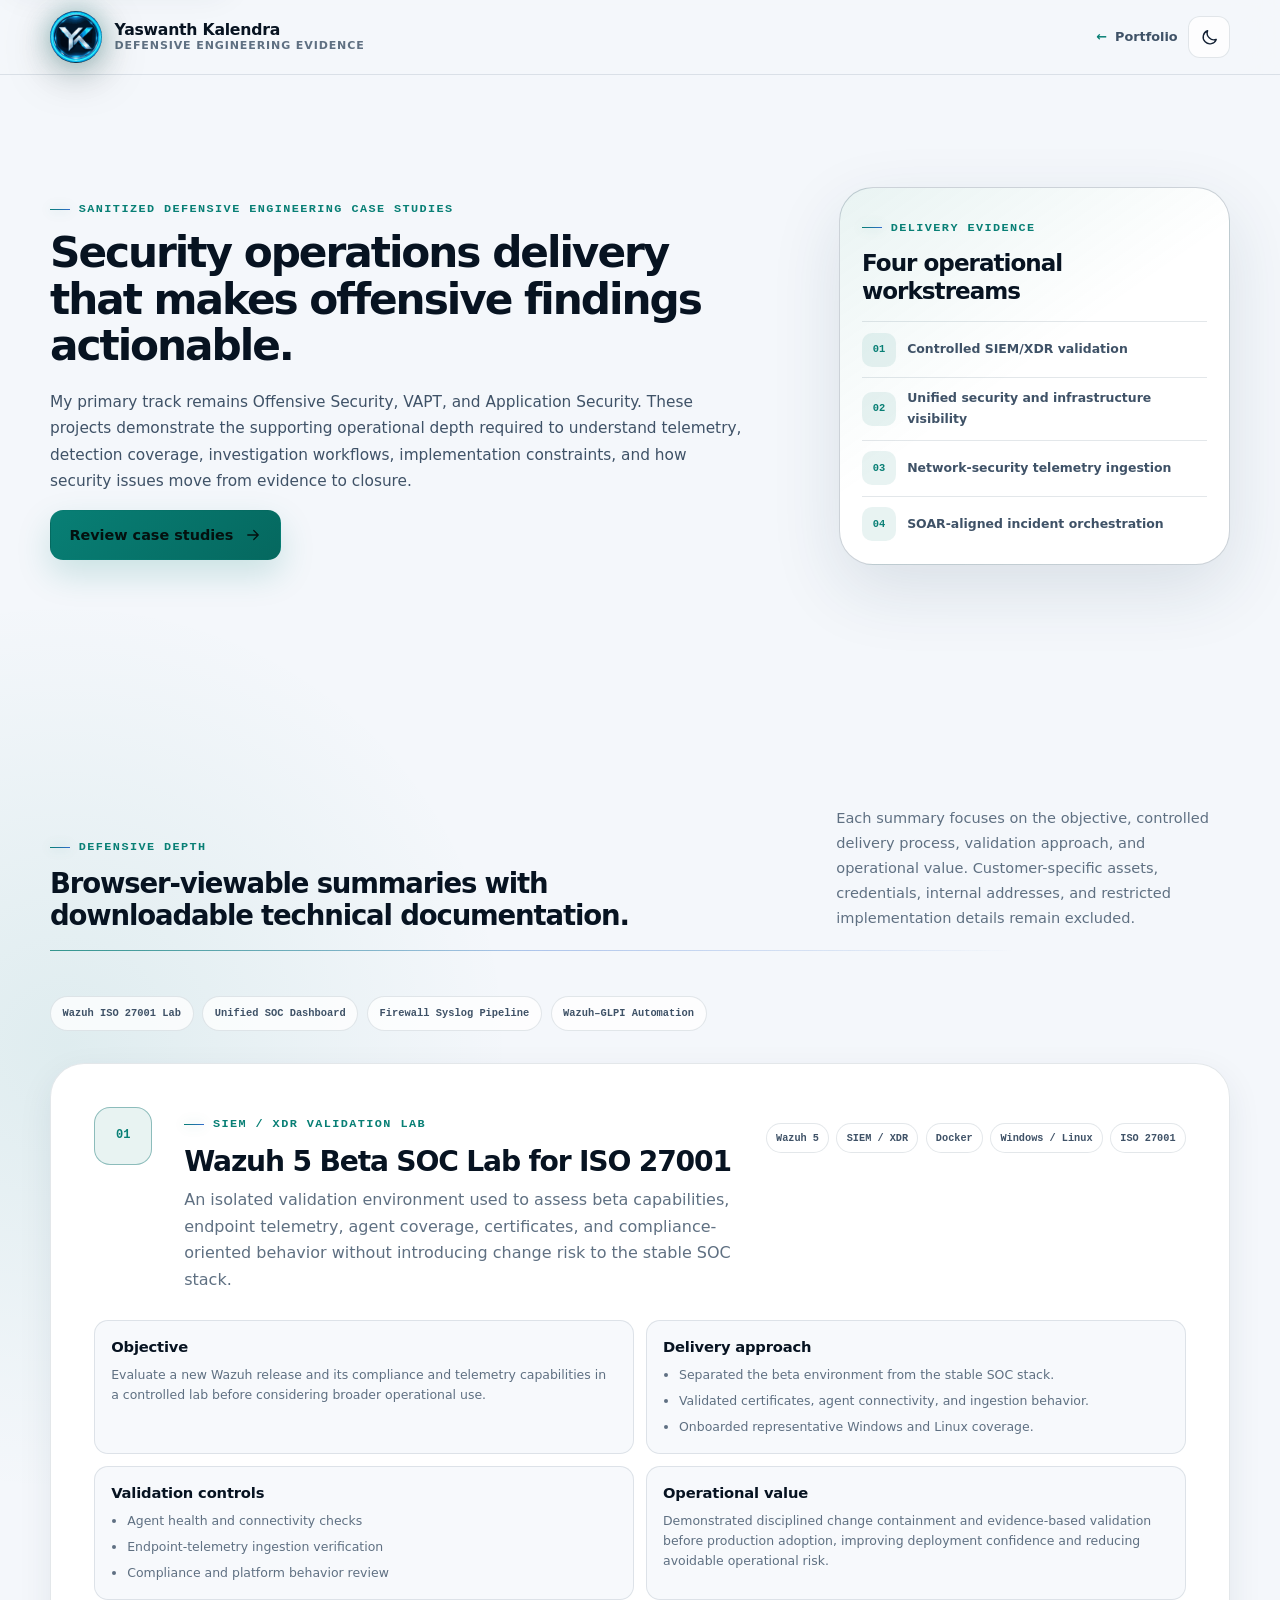
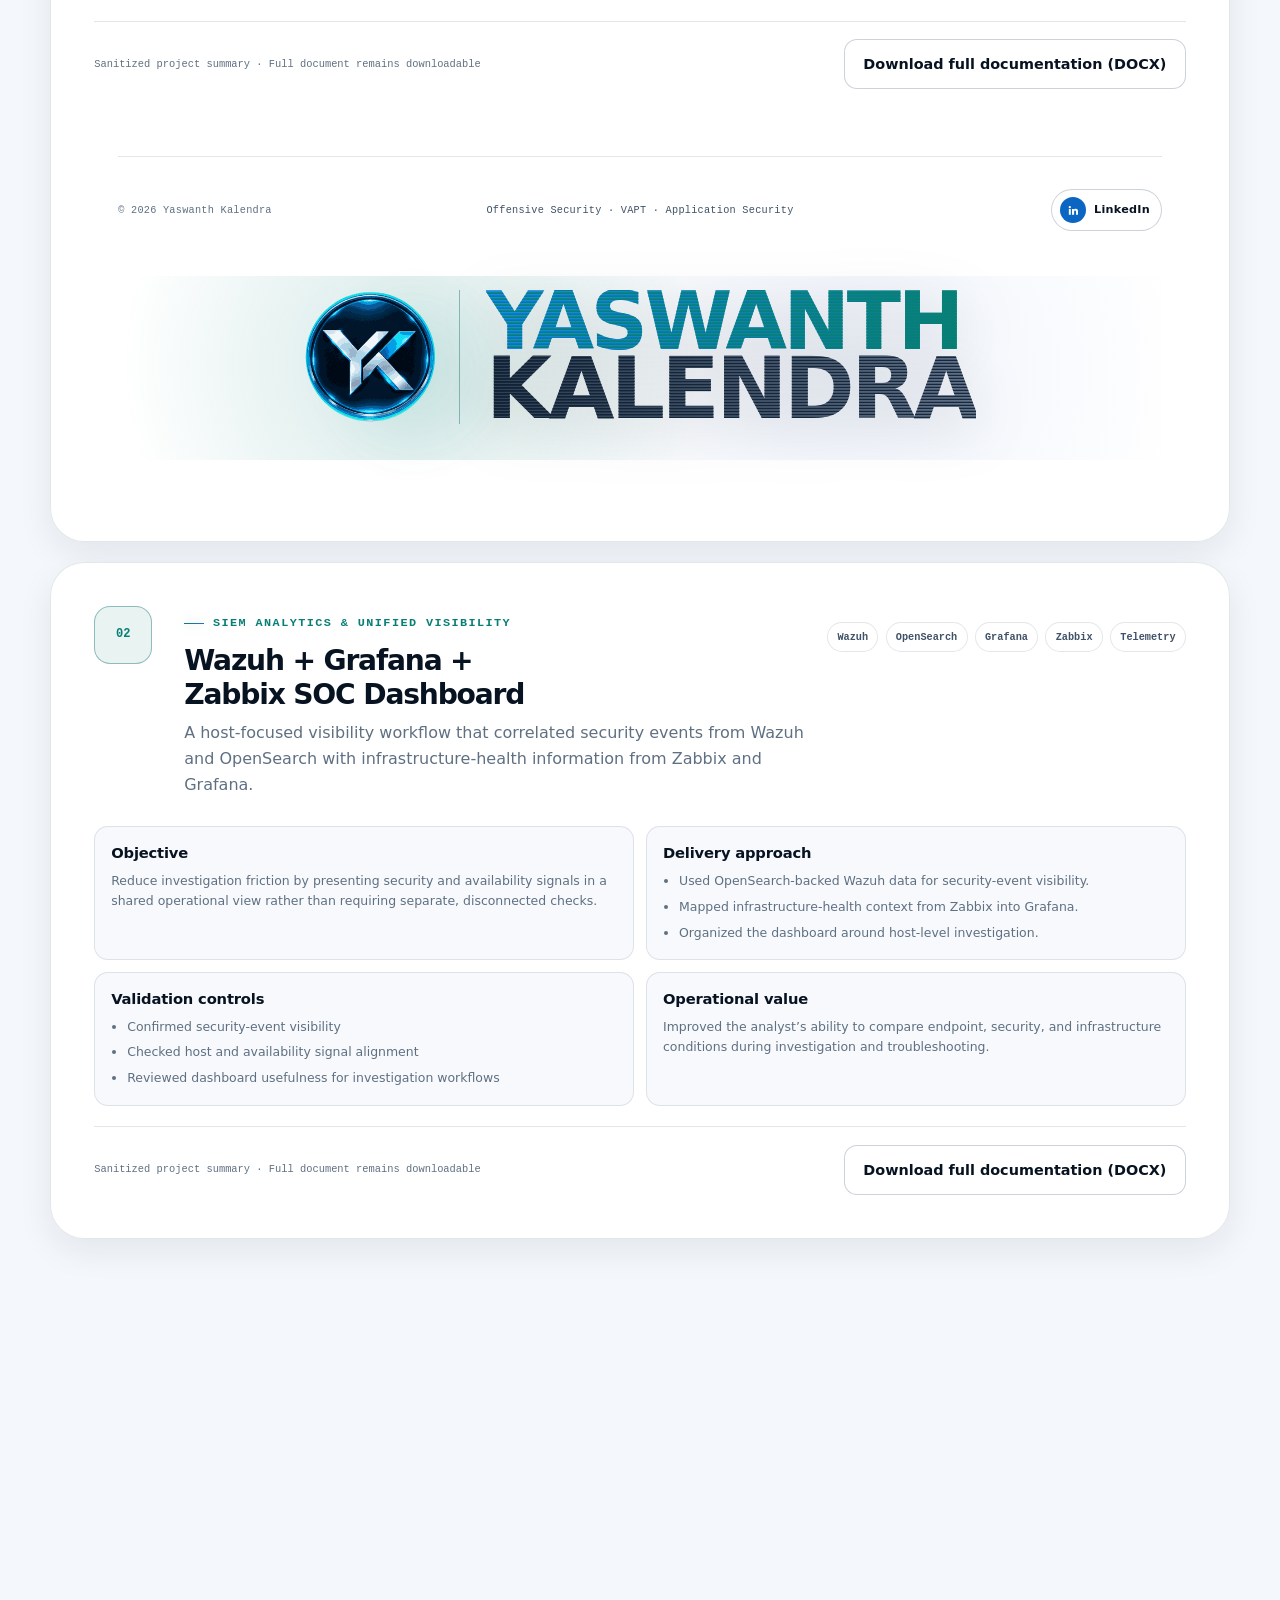
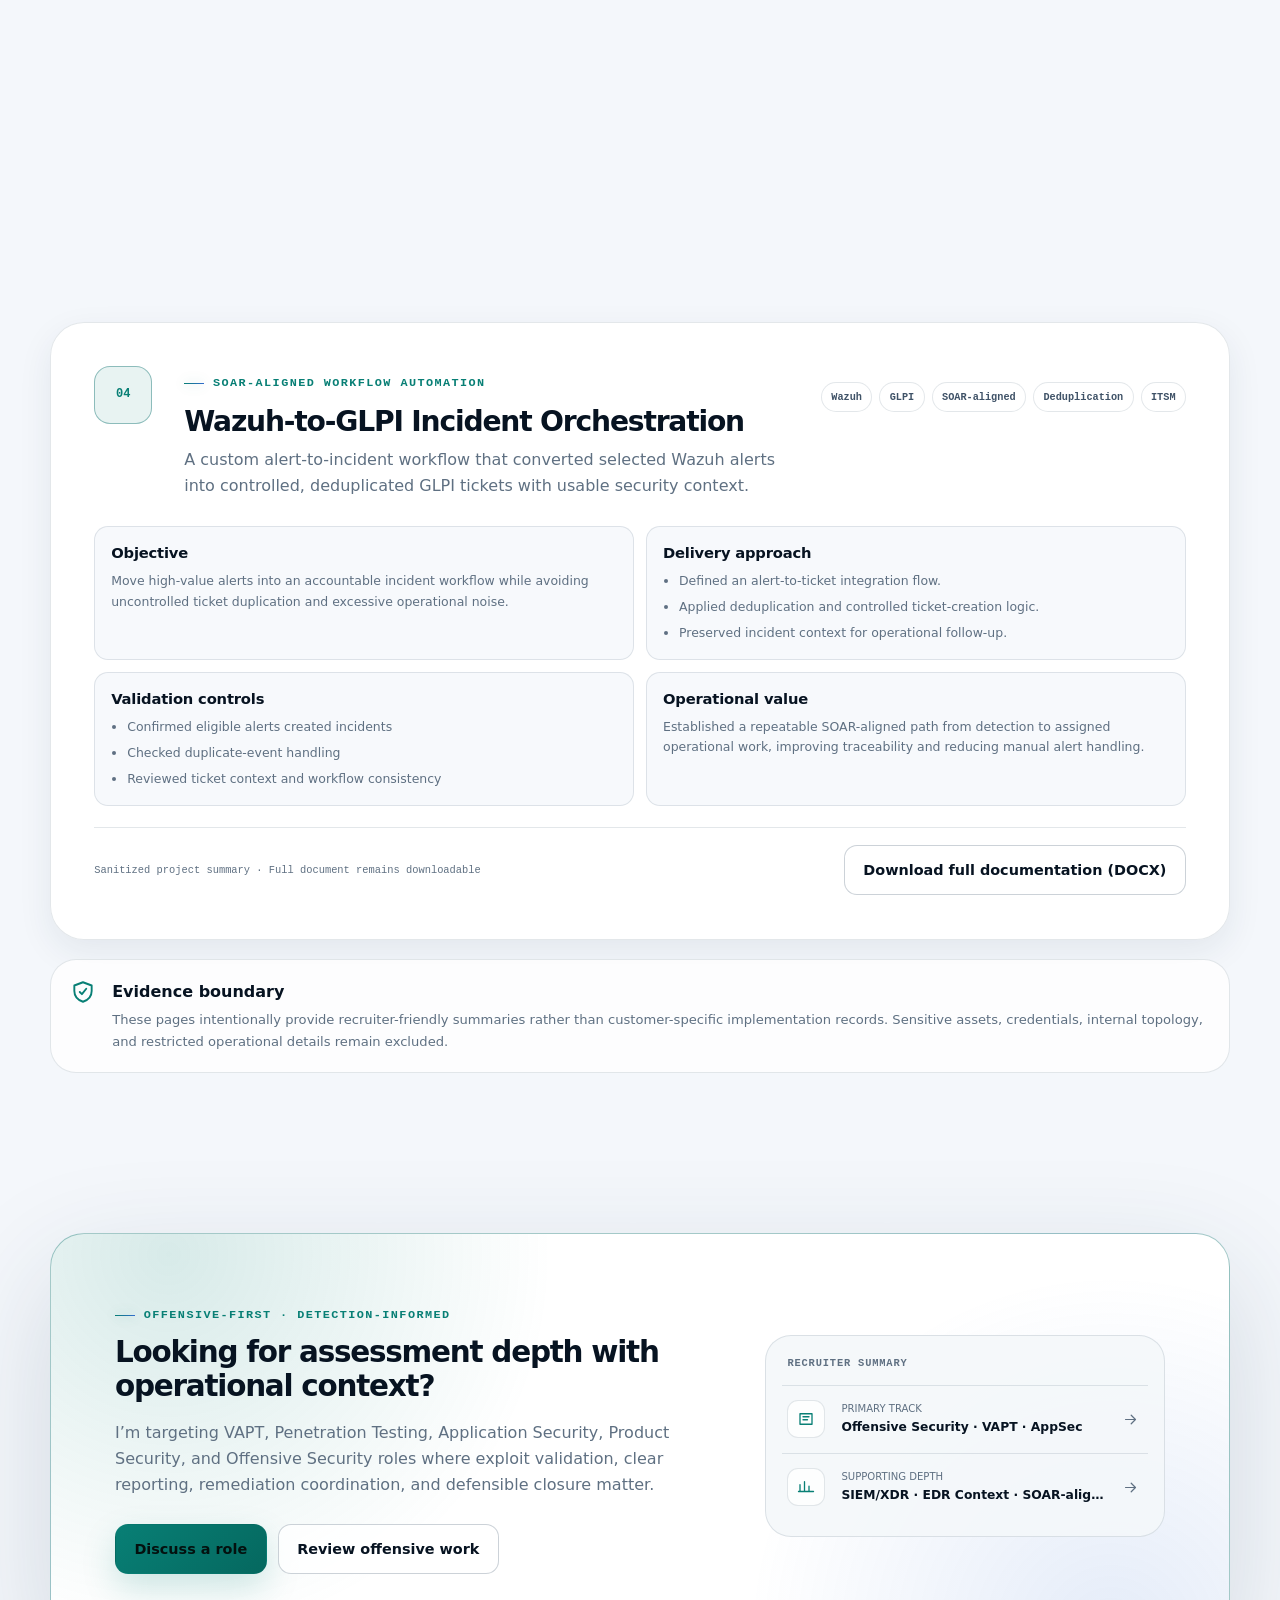
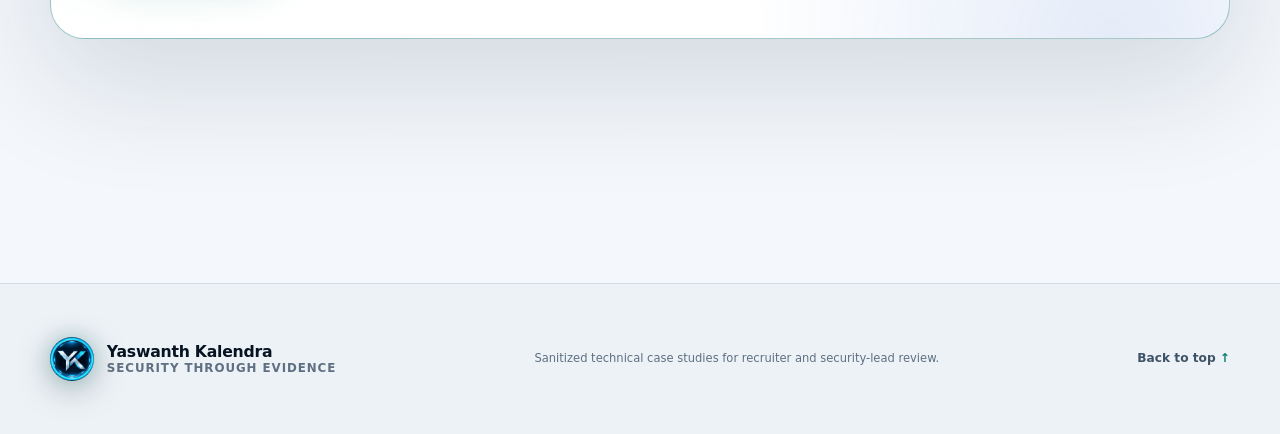
==== commit d5b51ee7: "Balance and crop large footer YK logo" ====
--- a/case-studies/index.html
+++ b/case-studies/index.html
@@ -35,7 +35,7 @@
       }
     })();
   </script>
-  <link rel="stylesheet" href="../footer-signature.css?v=7">
+  <link rel="stylesheet" href="../footer-signature.css?v=8">
 </head>
 <body class="case-study-hub-body">
   <div class="scroll-progress" aria-hidden="true"><span id="scrollProgress"></span></div>
--- a/footer-signature.css
+++ b/footer-signature.css
@@ -410,4 +410,85 @@
   .site-header .brand-mark[src$="yk-final-logo-v4.png"] {
     transition: none;
   }
-}+}
+
+/* Footer logo balance v8 — start */
+/* Keep the accepted compact header/footer marks unchanged; refine only the large signature emblem. */
+.signature-wordmark-wrap {
+  width: min(100%, 1120px);
+  grid-template-columns: clamp(8.25rem, 9.5vw, 10.5rem) max-content;
+  column-gap: clamp(1.15rem, 1.8vw, 1.9rem);
+  padding-top: clamp(.65rem, 1.1vw, .95rem);
+}
+
+.signature-wordmark-wrap::before {
+  border-radius: 50%;
+  clip-path: circle(49% at 50% 50%);
+  background-position: center;
+  background-size: 108% 108%;
+  box-shadow:
+    0 0 0 1px color-mix(in srgb, var(--accent) 18%, transparent),
+    inset 0 0 24px rgba(4, 17, 31, .2);
+  filter:
+    drop-shadow(0 20px 40px rgba(0, 0, 0, .3))
+    drop-shadow(0 0 22px color-mix(in srgb, var(--accent) 24%, transparent));
+}
+
+.signature-wordmark-wrap::after {
+  width: clamp(11rem, 17vw, 18rem);
+  height: clamp(11rem, 17vw, 18rem);
+  opacity: .72;
+  filter: blur(16px);
+}
+
+.signature-wordmark {
+  padding-left: clamp(1.25rem, 2vw, 2rem);
+}
+
+@media (max-width: 1180px) {
+  .signature-wordmark-wrap {
+    width: min(100%, 930px);
+    grid-template-columns: clamp(7.25rem, 10vw, 9rem) max-content;
+    column-gap: clamp(1rem, 1.8vw, 1.55rem);
+  }
+
+  .signature-wordmark {
+    padding-left: clamp(1.1rem, 1.9vw, 1.7rem);
+  }
+}
+
+@media (max-width: 900px) {
+  .signature-wordmark-wrap {
+    width: min(100%, 740px);
+    grid-template-columns: clamp(6rem, 12vw, 7.4rem) max-content;
+    column-gap: clamp(.85rem, 1.7vw, 1.25rem);
+  }
+
+  .signature-wordmark {
+    padding-left: clamp(.9rem, 1.8vw, 1.25rem);
+  }
+}
+
+@media (max-width: 700px) {
+  .signature-wordmark-wrap {
+    width: 100%;
+    grid-template-columns: 1fr;
+    row-gap: .9rem;
+  }
+
+  .signature-wordmark-wrap::before {
+    width: clamp(6.75rem, 27vw, 8.4rem);
+    background-size: 108% 108%;
+  }
+
+  .signature-wordmark-wrap::after {
+    width: 12rem;
+    height: 12rem;
+  }
+
+  .signature-wordmark {
+    padding-top: 1rem;
+    padding-left: 0;
+  }
+}
+/* Footer logo balance v8 — end */
